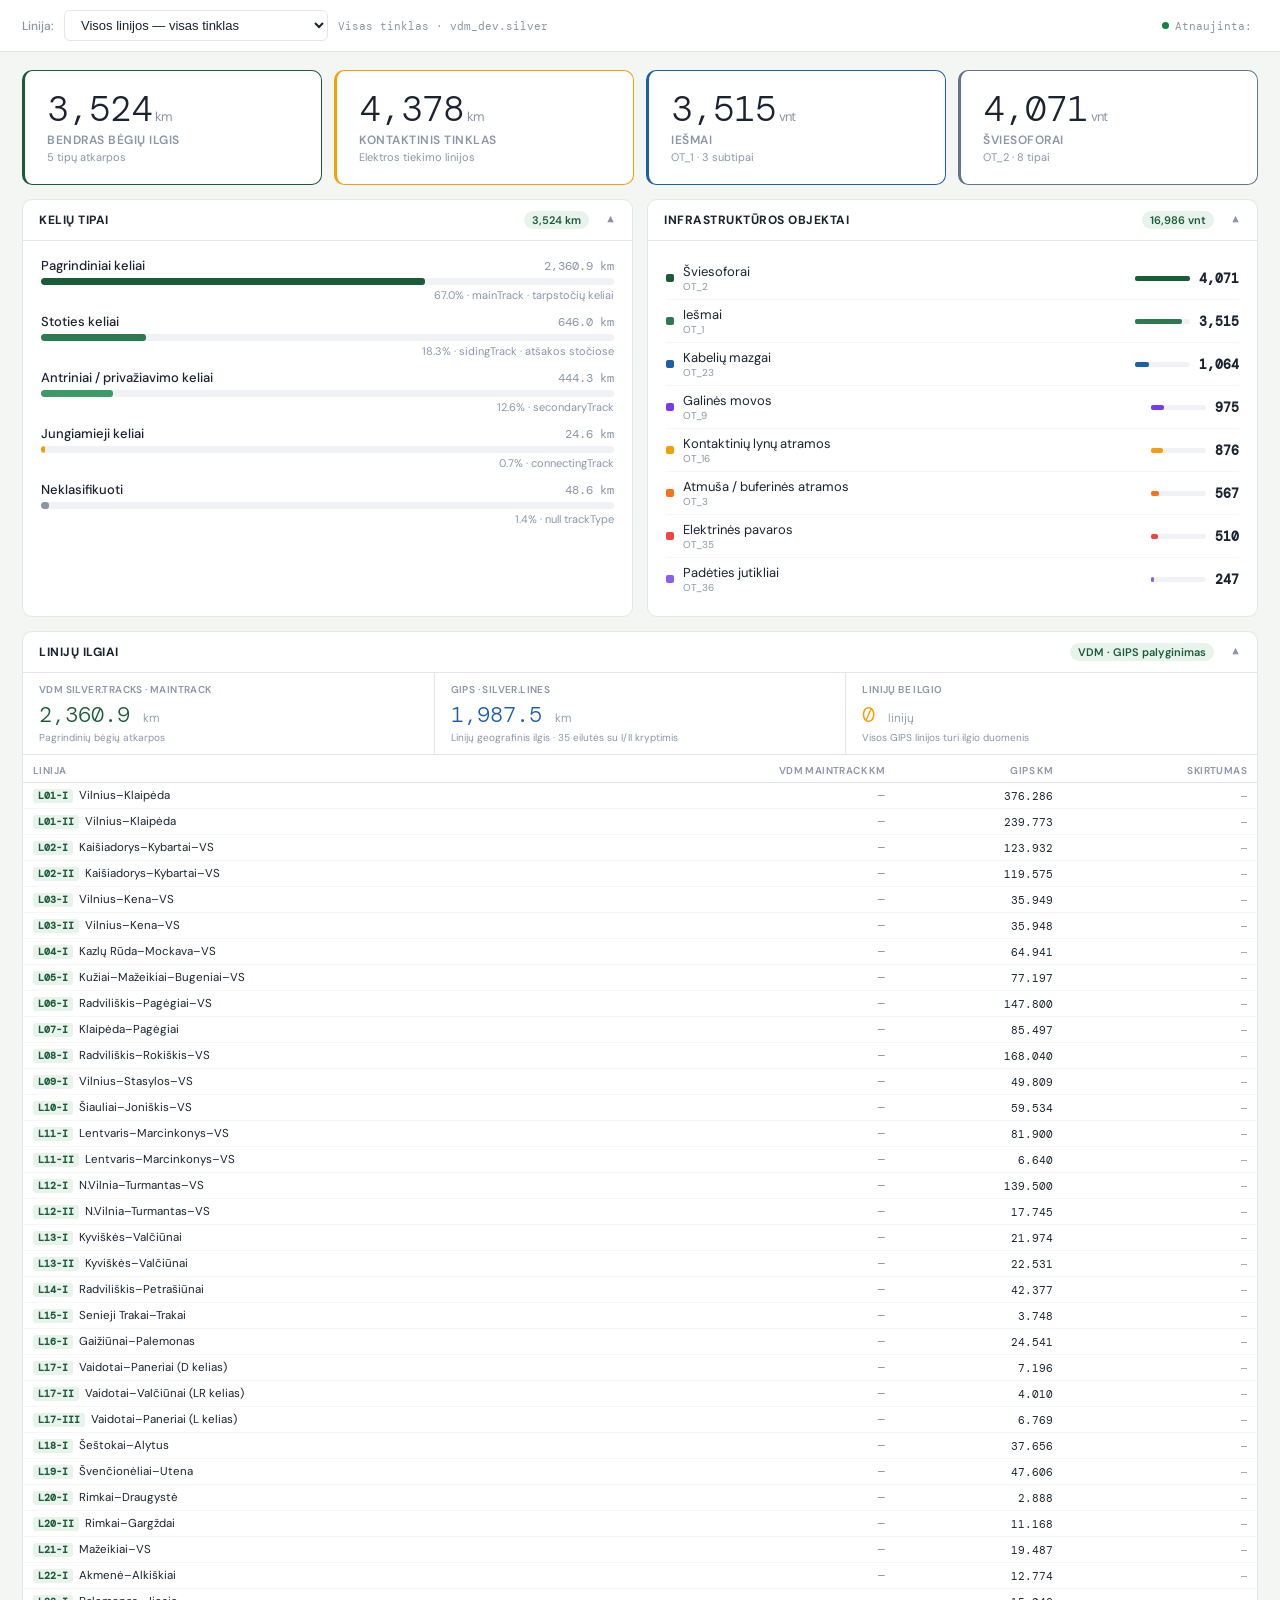
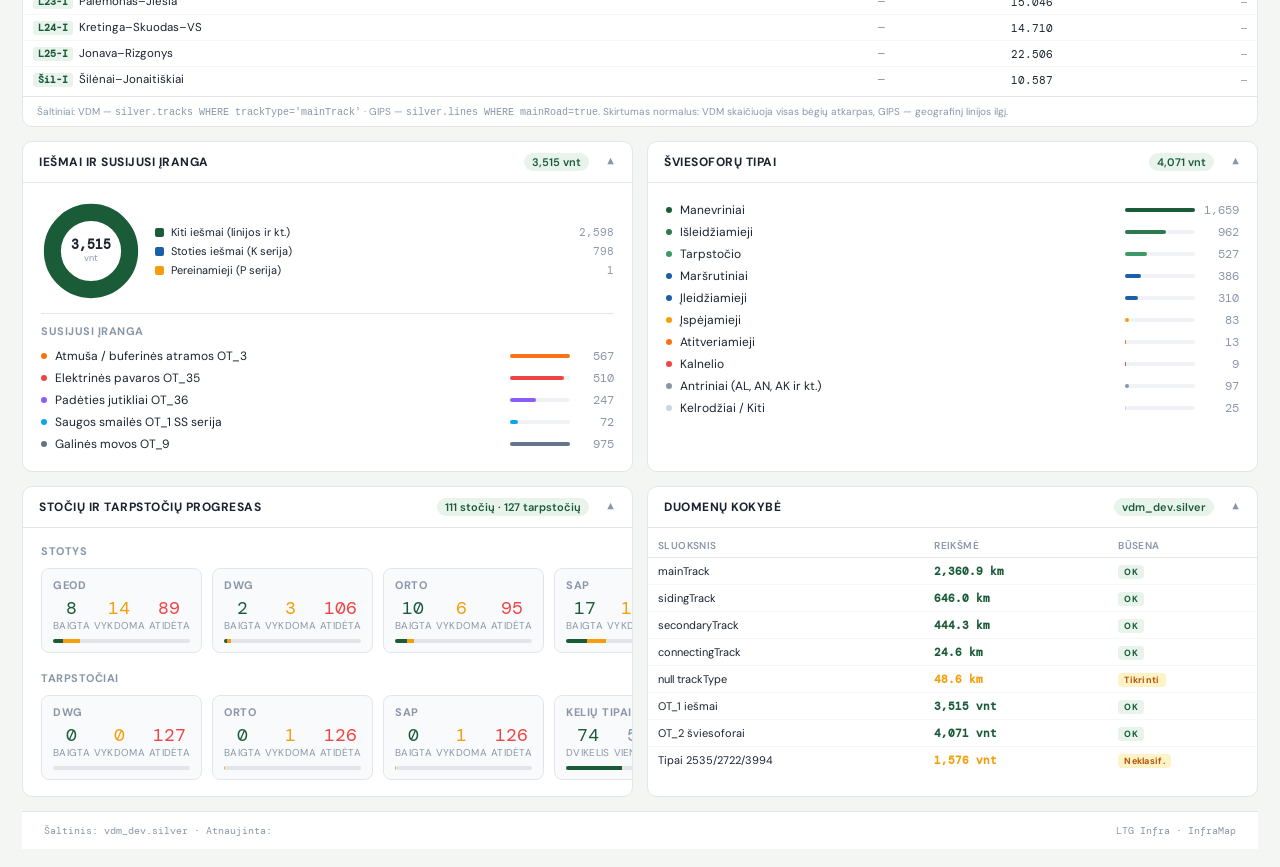
==== index.html @ 28be5524 "Add files via upload" ====
<!DOCTYPE html>
<html lang="lt">
<head>
<meta charset="UTF-8">
<meta name="viewport" content="width=device-width, initial-scale=1.0">
<title>VDM Statistika</title>
<link href="https://fonts.googleapis.com/css2?family=DM+Mono:wght@300;400;500&family=DM+Sans:wght@300;400;500;600&display=swap" rel="stylesheet">
<style>
:root{
  --green:#1a5c38;--green-light:#2d7a50;--green-pale:#e8f3ec;
  --amber:#f59e0b;--red:#ef4444;--blue:#1a5fa8;
  --bg:#f4f6f4;--surface:white;--border:#e2e6ea;
  --text:#1a2330;--muted:#8a96a8;--subtle:#f9fafb;
}
*{box-sizing:border-box;margin:0;padding:0}
body{font-family:'DM Sans',sans-serif;background:var(--bg);color:var(--text);min-height:100vh}

.page-hdr{background:var(--green);padding:16px 24px;display:flex;align-items:center;justify-content:space-between}
.page-hdr-left{display:flex;align-items:center;gap:12px}
.logo{font-family:'DM Mono',monospace;font-size:11px;font-weight:500;color:white;background:rgba(255,255,255,.15);border:1px solid rgba(255,255,255,.25);padding:3px 9px;border-radius:3px;letter-spacing:.5px}
.page-title{font-size:15px;font-weight:600;color:white}
.page-meta{font-size:10px;color:rgba(255,255,255,.55);font-family:'DM Mono',monospace;margin-top:2px}
.filter-wrap{display:flex;align-items:center;gap:8px}
.filter-label{font-size:11px;color:rgba(255,255,255,.6)}
.filter-select{font-size:12px;padding:5px 10px;border:1px solid rgba(255,255,255,.2);border-radius:6px;background:rgba(255,255,255,.1);color:white;outline:none;cursor:pointer}
.filter-select option{background:#1a5c38}

.main{padding:18px 22px;display:grid;gap:14px}

/* KPI */
.kpi-row{display:grid;grid-template-columns:repeat(4,1fr);gap:12px}
.kpi-card{background:var(--surface);border-radius:10px;border:0.5px solid var(--border);padding:20px 22px;border-left:3px solid;transition:transform .15s,box-shadow .15s}
.kpi-card:hover{transform:translateY(-2px);box-shadow:0 6px 20px rgba(0,0,0,.06)}
.kpi-val{font-family:'DM Mono',monospace;font-size:36px;font-weight:300;line-height:1;letter-spacing:-1px}
.kpi-val span{font-size:13px;font-weight:400;color:var(--muted);margin-left:3px;font-family:'DM Sans',sans-serif}
.kpi-lbl{font-size:12px;font-weight:600;color:var(--muted);text-transform:uppercase;letter-spacing:.5px;margin-top:5px}
.kpi-sub{font-size:11px;color:var(--muted);margin-top:2px}

.section-grid{display:grid;grid-template-columns:1fr 1fr;gap:14px}
.section-grid-3{display:grid;grid-template-columns:1fr 1fr 1fr;gap:14px}

/* CARD */
.card{background:var(--surface);border-radius:10px;border:0.5px solid var(--border);overflow:hidden}
.card-hdr{padding:11px 16px;border-bottom:0.5px solid var(--border);display:flex;align-items:center;justify-content:space-between;cursor:pointer;user-select:none}
.card-hdr:hover{background:var(--subtle)}
.card-title{font-size:12px;font-weight:700;color:var(--text);text-transform:uppercase;letter-spacing:.5px}
.card-badge{font-size:11px;font-weight:600;padding:2px 8px;border-radius:10px;background:var(--green-pale);color:var(--green)}
.card-toggle{font-size:11px;color:var(--muted);transition:transform .2s;margin-left:8px}
.card-toggle.open{transform:rotate(180deg)}
.card-body{padding:16px 18px}
.collapsible{overflow:hidden;transition:max-height .3s ease,opacity .3s ease;max-height:2000px;opacity:1}
.collapsible.collapsed{max-height:0;opacity:0}

/* TRACK BARS */
.track-item{margin-bottom:11px}
.track-item:last-child{margin-bottom:0}
.track-top{display:flex;justify-content:space-between;align-items:baseline;margin-bottom:4px}
.track-name{font-size:13px;font-weight:500}
.track-km{font-family:'DM Mono',monospace;font-size:12px;color:var(--muted)}
.track-bar-bg{height:7px;background:#f0f2f5;border-radius:3px;overflow:hidden}
.track-bar{height:100%;border-radius:3px;transition:width 1s cubic-bezier(.4,0,.2,1)}
.track-pct{font-size:11px;color:var(--muted);margin-top:3px;text-align:right}

/* OBJ ROWS */
.obj-row{display:flex;align-items:center;gap:9px;padding:6px 0;border-bottom:0.5px solid #f5f6f7}
.obj-row:last-child{border-bottom:none}
.obj-dot{width:8px;height:8px;border-radius:2px;flex-shrink:0}
.obj-name{flex:1;font-size:13px}
.obj-sub{font-size:10px;color:var(--muted)}
.obj-count{font-family:'DM Mono',monospace;font-size:13px;font-weight:600}
.obj-bar-wrap{width:55px}
.obj-bar-bg{height:5px;background:#f0f2f5;border-radius:2px}
.obj-bar{height:100%;border-radius:2px;transition:width 1s .2s cubic-bezier(.4,0,.2,1)}

/* SUB ROWS */
.sub-section{margin-top:10px;padding-top:10px;border-top:0.5px solid var(--border)}
.sub-section-title{font-size:11px;font-weight:700;color:var(--muted);text-transform:uppercase;letter-spacing:.5px;margin-bottom:7px}
.sub-row{display:flex;align-items:center;gap:8px;padding:3px 0}
.sub-dot{width:6px;height:6px;border-radius:50%;flex-shrink:0}
.sub-name{flex:1;font-size:12px}
.sub-count{font-family:'DM Mono',monospace;font-size:12px;color:var(--muted);min-width:36px;text-align:right}
.sub-bar-bg{width:60px;height:4px;background:#f0f2f5;border-radius:2px}
.sub-bar{height:100%;border-radius:2px;transition:width 1s .4s cubic-bezier(.4,0,.2,1)}

/* CAT GRID */
.cat-grid{display:grid;grid-template-columns:1fr 1fr;gap:8px}
.cat-item{background:var(--subtle);border-radius:8px;padding:9px 11px;border:0.5px solid var(--border)}
.cat-name{font-size:11px;font-weight:700;color:var(--muted);text-transform:uppercase;letter-spacing:.5px;margin-bottom:7px}
.cat-stats{display:flex;gap:4px;margin-bottom:7px}
.cat-stat{flex:1;text-align:center}
.cat-stat-val{font-family:'DM Mono',monospace;font-size:18px;font-weight:400;line-height:1}
.cat-stat-lbl{font-size:10px;color:var(--muted);text-transform:uppercase;letter-spacing:.3px;margin-top:2px}
.cat-bar-wrap{height:4px;background:#e2e6ea;border-radius:3px;overflow:hidden;display:flex}
.cat-bar-done{height:100%;background:var(--green);transition:width 1s .4s}
.cat-bar-wip{height:100%;background:var(--amber);transition:width 1s .5s}

/* PIE */
.pie-wrap{display:flex;align-items:center;gap:14px;padding:2px 0}
.pie-legend{display:flex;flex-direction:column;gap:5px;flex:1}
.pie-leg-row{display:flex;align-items:center;gap:7px;font-size:11px}
.pie-leg-dot{width:9px;height:9px;border-radius:2px;flex-shrink:0}
.pie-leg-name{flex:1}
.pie-leg-val{font-family:'DM Mono',monospace;font-size:11px;color:var(--muted)}

/* DQ */
.dq-table{width:100%;border-collapse:collapse}
.dq-table th{font-size:10px;font-weight:600;color:var(--muted);text-transform:uppercase;letter-spacing:.4px;padding:5px 10px;border-bottom:1px solid var(--border);text-align:left}
.dq-table td{padding:6px 10px;border-bottom:0.5px solid #f5f6f7;font-size:11px}
.dq-table tr:last-child td{border-bottom:none}
.dq-ok{color:var(--green);font-weight:600;font-family:'DM Mono',monospace}
.dq-warn{color:var(--amber);font-weight:600;font-family:'DM Mono',monospace}
.dq-label{font-size:9px;font-weight:700;padding:1px 6px;border-radius:4px;letter-spacing:.3px}
.dq-label.ok{background:var(--green-pale);color:var(--green)}
.dq-label.warn{background:#fef3c7;color:#b45309}

/* LINIJŲ PALYGINIMAS */
.lines-table{width:100%;border-collapse:collapse;font-size:11.5px}
.lines-table th{font-size:10px;font-weight:600;color:var(--muted);text-transform:uppercase;letter-spacing:.4px;padding:5px 10px;border-bottom:1px solid var(--border);text-align:left}
.lines-table th.r{text-align:right}
.lines-table td{padding:5px 10px;border-bottom:0.5px solid #f5f6f7;vertical-align:middle}
.lines-table tr:last-child td{border-bottom:none}
.lines-table tr:hover td{background:var(--subtle)}
.lines-table td.r{text-align:right;font-family:'DM Mono',monospace;font-size:11px}
.lines-table td.muted{color:var(--muted)}
.l-code{display:inline-block;background:var(--green-pale);color:var(--green);font-family:'DM Mono',monospace;font-size:9.5px;font-weight:600;padding:1px 5px;border-radius:3px;margin-right:6px;min-width:36px;text-align:center}
.diff-ok{color:var(--green);font-weight:600;font-family:'DM Mono',monospace;font-size:11px}
.diff-null{color:var(--muted);font-size:10px}
.diff-warn{color:var(--amber);font-weight:600;font-family:'DM Mono',monospace;font-size:11px}

.footer{padding:12px 22px;border-top:0.5px solid var(--border);display:flex;justify-content:space-between;align-items:center;background:var(--surface)}
.footer-txt{font-size:10px;color:var(--muted);font-family:'DM Mono',monospace}

@keyframes fadeUp{from{opacity:0;transform:translateY(10px)}to{opacity:1;transform:translateY(0)}}
.kpi-card{animation:fadeUp .35s ease both}
.kpi-card:nth-child(1){animation-delay:.04s}
.kpi-card:nth-child(2){animation-delay:.08s}
.kpi-card:nth-child(3){animation-delay:.12s}
.kpi-card:nth-child(4){animation-delay:.16s}
.card{animation:fadeUp .4s ease both;animation-delay:.2s}
</style>
</head>
<body>

<div style="background:white;border-bottom:1px solid #e2e6ea;padding:10px 22px;display:flex;align-items:center;gap:10px;flex-shrink:0">
  <span style="font-size:12px;color:#8a96a8;font-weight:500">Linija:</span>
  <select id="lineFilter" onchange="applyFilter()" style="font-size:13px;padding:6px 12px;border:1px solid #e2e6ea;border-radius:6px;background:white;color:#1a2330;outline:none;cursor:pointer">
    <option value="ALL">Visos linijos — visas tinklas</option>
    <option value="L01">L01 · Vilnius–Klaipėda</option>
    <option value="L02">L02 · Kaišiadorys–Kybartai–V.S.</option>
    <option value="L03">L03 · Vilnius–Kena–V.S.</option>
    <option value="L04">L04 · Kazlų Rūda–Mockava–V.S.</option>
    <option value="L05">L05 · Kužiai–Mažeikiai–Bugeniai–V.S.</option>
    <option value="L06">L06 · Radviliškis–Pagėgiai–V.S.</option>
    <option value="L07">L07 · Klaipėda–Pagėgiai</option>
    <option value="L08">L08 · Radviliškis–Rokiškis–V.S.</option>
    <option value="L09">L09 · Vilnius–Stasylos–V.S.</option>
    <option value="L10">L10 · Šiauliai–Joniškis–V.S.</option>
    <option value="L11">L11 · Lentvaris–Marcinkonys–V.S.</option>
    <option value="L12">L12 · Naujoji Vilnia–Turmantas–V.S.</option>
    <option value="L13">L13 · Kyviškės–Valčiūnai</option>
    <option value="L14">L14 · Radviliškis–Petrašiūnai</option>
    <option value="L15">L15 · Senieji Trakai–Trakai</option>
    <option value="L16">L16 · Gaižiūnai–Palemonas</option>
    <option value="L17">L17 · Paneriai–Valčiūnai</option>
    <option value="L18">L18 · Šeštokai–Alytus</option>
    <option value="L19">L19 · Švenčionėliai–Utena</option>
    <option value="L20">L20 · Rimkai–Draugystė</option>
    <option value="L21">L21 · Mažeikiai–V.S.</option>
    <option value="L22">L22 · Akmenė–Alkiškiai</option>
    <option value="L23">L23 · Palemonas–Rokai–Jiesia</option>
    <option value="L24">L24 · Kretinga–Skuodas–V.S.</option>
    <option value="L25">L25 · Jonava–Rizgonys</option>
  </select>
  <span style="font-size:11px;color:#8a96a8;font-family:'DM Mono',monospace" id="pagesub">Visas tinklas · vdm_dev.silver</span>
  <span style="margin-left:auto;display:flex;align-items:center;gap:6px;font-size:11px;color:#8a96a8;font-family:'DM Mono',monospace">
    <span style="width:7px;height:7px;border-radius:50%;background:#15803d;display:inline-block"></span>
    Atnaujinta: <span id="update-date"></span>
  </span>
</div>
<div class="main">

  <!-- KPI ROW -->
  <div class="kpi-row">
    <div class="kpi-card" style="border-color:var(--green)">
      <div class="kpi-val" id="kpi-km">3,524<span>km</span></div>
      <div class="kpi-lbl">Bendras bėgių ilgis</div>
      <div class="kpi-sub">5 tipų atkarpos</div>
    </div>
    <div class="kpi-card" style="border-color:var(--amber)">
      <div class="kpi-val" id="kpi-atk">4,378<span>km</span></div>
      <div class="kpi-lbl">Kontaktinis tinklas</div>
      <div class="kpi-sub">Elektros tiekimo linijos</div>
    </div>
    <div class="kpi-card" style="border-color:var(--blue)">
      <div class="kpi-val" id="kpi-sw">3,515<span>vnt</span></div>
      <div class="kpi-lbl">Iešmai</div>
      <div class="kpi-sub">OT_1 · 3 subtipai</div>
    </div>
    <div class="kpi-card" style="border-color:#64748b">
      <div class="kpi-val" id="kpi-sig">4,071<span>vnt</span></div>
      <div class="kpi-lbl">Šviesoforai</div>
      <div class="kpi-sub">OT_2 · 8 tipai</div>
    </div>
  </div>

  <!-- ROW 2 -->
  <div class="section-grid">

    <!-- KELIAI -->
    <div class="card">
      <div class="card-hdr" onclick="toggle('tracks')">
        <span class="card-title">Kelių tipai</span>
        <div style="display:flex;align-items:center;gap:8px">
          <span class="card-badge" id="card-badge-km">3,524 km</span>
          <span class="card-toggle open" id="toggle-tracks">▼</span>
        </div>
      </div>
      <div class="collapsible" id="tracks">
        <div class="card-body">
          <div class="track-item">
            <div class="track-top"><span class="track-name">Pagrindiniai keliai</span><span class="track-km">2,360.9 km</span></div>
            <div class="track-bar-bg"><div class="track-bar" style="width:67%;background:var(--green)"></div></div>
            <div class="track-pct">67.0% · mainTrack · tarpstočių keliai</div>
          </div>
          <div class="track-item">
            <div class="track-top"><span class="track-name">Stoties keliai</span><span class="track-km">646.0 km</span></div>
            <div class="track-bar-bg"><div class="track-bar" style="width:18.3%;background:#2d7a50"></div></div>
            <div class="track-pct">18.3% · sidingTrack · atšakos stočiose</div>
          </div>
          <div class="track-item">
            <div class="track-top"><span class="track-name">Antriniai / privažiavimo keliai</span><span class="track-km">444.3 km</span></div>
            <div class="track-bar-bg"><div class="track-bar" style="width:12.6%;background:#3d9966"></div></div>
            <div class="track-pct">12.6% · secondaryTrack</div>
          </div>
          <div class="track-item">
            <div class="track-top"><span class="track-name">Jungiamieji keliai</span><span class="track-km">24.6 km</span></div>
            <div class="track-bar-bg"><div class="track-bar" style="width:0.7%;background:var(--amber)"></div></div>
            <div class="track-pct">0.7% · connectingTrack</div>
          </div>
          <div class="track-item">
            <div class="track-top"><span class="track-name">Neklasifikuoti</span><span class="track-km">48.6 km</span></div>
            <div class="track-bar-bg"><div class="track-bar" style="width:1.4%;background:var(--muted)"></div></div>
            <div class="track-pct">1.4% · null trackType</div>
          </div>
        </div>
      </div>
    </div>

    <!-- OBJEKTAI -->
    <div class="card">
      <div class="card-hdr" onclick="toggle('objects')">
        <span class="card-title">Infrastruktūros objektai</span>
        <div style="display:flex;align-items:center;gap:8px">
          <span class="card-badge">16,986 vnt</span>
          <span class="card-toggle open" id="toggle-objects">▼</span>
        </div>
      </div>
      <div class="collapsible" id="objects">
        <div class="card-body">
          <div class="obj-row">
            <div class="obj-dot" style="background:var(--green)"></div>
            <div style="flex:1"><div class="obj-name">Šviesoforai</div><div class="obj-sub">OT_2</div></div>
            <div class="obj-bar-wrap"><div class="obj-bar-bg"><div class="obj-bar" style="width:100%;background:var(--green)"></div></div></div>
            <div class="obj-count">4,071</div>
          </div>
          <div class="obj-row">
            <div class="obj-dot" style="background:#2d7a50"></div>
            <div style="flex:1"><div class="obj-name">Iešmai</div><div class="obj-sub">OT_1</div></div>
            <div class="obj-bar-wrap"><div class="obj-bar-bg"><div class="obj-bar" style="width:86%;background:#2d7a50"></div></div></div>
            <div class="obj-count">3,515</div>
          </div>
          <div class="obj-row">
            <div class="obj-dot" style="background:var(--blue)"></div>
            <div style="flex:1"><div class="obj-name">Kabelių mazgai</div><div class="obj-sub">OT_23</div></div>
            <div class="obj-bar-wrap"><div class="obj-bar-bg"><div class="obj-bar" style="width:26%;background:var(--blue)"></div></div></div>
            <div class="obj-count">1,064</div>
          </div>
          <div class="obj-row">
            <div class="obj-dot" style="background:#7c3aed"></div>
            <div style="flex:1"><div class="obj-name">Galinės movos</div><div class="obj-sub">OT_9</div></div>
            <div class="obj-bar-wrap"><div class="obj-bar-bg"><div class="obj-bar" style="width:24%;background:#7c3aed"></div></div></div>
            <div class="obj-count">975</div>
          </div>
          <div class="obj-row">
            <div class="obj-dot" style="background:var(--amber)"></div>
            <div style="flex:1"><div class="obj-name">Kontaktinių lynų atramos</div><div class="obj-sub">OT_16</div></div>
            <div class="obj-bar-wrap"><div class="obj-bar-bg"><div class="obj-bar" style="width:22%;background:var(--amber)"></div></div></div>
            <div class="obj-count">876</div>
          </div>
          <div class="obj-row">
            <div class="obj-dot" style="background:#f97316"></div>
            <div style="flex:1"><div class="obj-name">Atmuša / buferinės atramos</div><div class="obj-sub">OT_3</div></div>
            <div class="obj-bar-wrap"><div class="obj-bar-bg"><div class="obj-bar" style="width:14%;background:#f97316"></div></div></div>
            <div class="obj-count">567</div>
          </div>
          <div class="obj-row">
            <div class="obj-dot" style="background:#ef4444"></div>
            <div style="flex:1"><div class="obj-name">Elektrinės pavaros</div><div class="obj-sub">OT_35</div></div>
            <div class="obj-bar-wrap"><div class="obj-bar-bg"><div class="obj-bar" style="width:13%;background:#ef4444"></div></div></div>
            <div class="obj-count">510</div>
          </div>
          <div class="obj-row">
            <div class="obj-dot" style="background:#8b5cf6"></div>
            <div style="flex:1"><div class="obj-name">Padėties jutikliai</div><div class="obj-sub">OT_36</div></div>
            <div class="obj-bar-wrap"><div class="obj-bar-bg"><div class="obj-bar" style="width:6%;background:#8b5cf6"></div></div></div>
            <div class="obj-count">247</div>
          </div>
        </div>
      </div>
    </div>
  </div>

  <!-- LINIJŲ ILGIAI -->
  <div class="card">
    <div class="card-hdr" onclick="toggle('lines-comp')">
      <span class="card-title">Linijų ilgiai</span>
      <div style="display:flex;align-items:center;gap:8px">
        <span class="card-badge">VDM · GIPS palyginimas</span>
        <span class="card-toggle open" id="toggle-lines-comp">▼</span>
      </div>
    </div>
    <div class="collapsible" id="lines-comp">
      <div class="card-body" style="padding:0">
        <div style="display:flex;gap:0;border-bottom:0.5px solid var(--border)">
          <div style="flex:1;padding:10px 16px;border-right:0.5px solid var(--border)">
            <div style="font-size:10px;font-weight:600;color:var(--muted);text-transform:uppercase;letter-spacing:.4px;margin-bottom:4px">VDM silver.tracks · mainTrack</div>
            <div style="font-family:'DM Mono',monospace;font-size:22px;font-weight:300;color:var(--green)">2,360.9 <span style="font-size:12px;color:var(--muted);font-family:'DM Sans',sans-serif">km</span></div>
            <div style="font-size:10px;color:var(--muted);margin-top:2px">Pagrindinių bėgių atkarpos</div>
          </div>
          <div style="flex:1;padding:10px 16px;border-right:0.5px solid var(--border)">
            <div style="font-size:10px;font-weight:600;color:var(--muted);text-transform:uppercase;letter-spacing:.4px;margin-bottom:4px">GIPS · silver.lines</div>
            <div style="font-family:'DM Mono',monospace;font-size:22px;font-weight:300;color:var(--blue)">1,987.5 <span style="font-size:12px;color:var(--muted);font-family:'DM Sans',sans-serif">km</span></div>
            <div style="font-size:10px;color:var(--muted);margin-top:2px">Linijų geografinis ilgis · 35 eilutės su I/II kryptimis</div>
          </div>
          <div style="flex:1;padding:10px 16px">
            <div style="font-size:10px;font-weight:600;color:var(--muted);text-transform:uppercase;letter-spacing:.4px;margin-bottom:4px">Linijų be ilgio</div>
            <div style="font-family:'DM Mono',monospace;font-size:22px;font-weight:300;color:var(--amber)">0 <span style="font-size:12px;color:var(--muted);font-family:'DM Sans',sans-serif">linijų</span></div>
            <div style="font-size:10px;color:var(--muted);margin-top:2px">Visos GIPS linijos turi ilgio duomenis</div>
          </div>
        </div>
        <div style="padding:4px 0;overflow-x:auto">
          <table class="lines-table">
            <thead>
              <tr>
                <th>Linija</th>
                <th class="r">VDM mainTrack km</th>
                <th class="r">GIPS km</th>
                <th class="r">Skirtumas</th>
              </tr>
            </thead>
            <tbody id="lines-tbody">
            </tbody>
          </table>
        </div>
        <div style="padding:8px 14px;font-size:10px;color:var(--muted);border-top:0.5px solid var(--border)">
          Šaltiniai: VDM — <code>silver.tracks WHERE trackType='mainTrack'</code> · GIPS — <code>silver.lines WHERE mainRoad=true</code>. Skirtumas normalus: VDM skaičiuoja visas bėgių atkarpas, GIPS — geografinį linijos ilgį.
        </div>
      </div>
    </div>
  </div>

  <!-- ROW 3 -->
  <div class="section-grid">

    <!-- IEŠMAI -->
    <div class="card">
      <div class="card-hdr" onclick="toggle('switches')">
        <span class="card-title">Iešmai ir susijusi įranga</span>
        <div style="display:flex;align-items:center;gap:8px">
          <span class="card-badge">3,515 vnt</span>
          <span class="card-toggle open" id="toggle-switches">▼</span>
        </div>
      </div>
      <div class="collapsible" id="switches">
        <div class="card-body">
          <div class="pie-wrap">
            <svg width="100" height="100" viewBox="0 0 88 88">
              <circle cx="44" cy="44" r="34" fill="none" stroke="#f0f2f5" stroke-width="14"/>
              <circle cx="44" cy="44" r="34" fill="none" stroke="var(--green)" stroke-width="15"
                stroke-dasharray="261 152" stroke-dashoffset="0" transform="rotate(-90 44 44)"/>
              <circle cx="44" cy="44" r="34" fill="none" stroke="var(--blue)" stroke-width="15"
                stroke-dasharray="80 333" stroke-dashoffset="-261" transform="rotate(-90 44 44)"/>
              <circle cx="44" cy="44" r="34" fill="none" stroke="var(--amber)" stroke-width="15"
                stroke-dasharray="1 412" stroke-dashoffset="-341" transform="rotate(-90 44 44)"/>
              <text x="44" y="42" text-anchor="middle" font-size="11" font-weight="600" fill="var(--text)" font-family="DM Mono">3,515</text>
              <text x="44" y="53" text-anchor="middle" font-size="8" fill="var(--muted)" font-family="DM Sans">vnt</text>
            </svg>
            <div class="pie-legend">
              <div class="pie-leg-row"><div class="pie-leg-dot" style="background:var(--green)"></div><span class="pie-leg-name">Kiti iešmai (linijos ir kt.)</span><span class="pie-leg-val">2,598</span></div>
              <div class="pie-leg-row"><div class="pie-leg-dot" style="background:var(--blue)"></div><span class="pie-leg-name">Stoties iešmai (K serija)</span><span class="pie-leg-val">798</span></div>
              <div class="pie-leg-row"><div class="pie-leg-dot" style="background:var(--amber)"></div><span class="pie-leg-name">Pereinamieji (P serija)</span><span class="pie-leg-val">1</span></div>
            </div>
          </div>
          <div class="sub-section">
            <div class="sub-section-title">Susijusi įranga</div>
            <div class="sub-row"><div class="sub-dot" style="background:#f97316"></div><span class="sub-name">Atmuša / buferinės atramos OT_3</span><div class="sub-bar-bg"><div class="sub-bar" style="width:100%;background:#f97316"></div></div><span class="sub-count">567</span></div>
            <div class="sub-row"><div class="sub-dot" style="background:#ef4444"></div><span class="sub-name">Elektrinės pavaros OT_35</span><div class="sub-bar-bg"><div class="sub-bar" style="width:90%;background:#ef4444"></div></div><span class="sub-count">510</span></div>
            <div class="sub-row"><div class="sub-dot" style="background:#8b5cf6"></div><span class="sub-name">Padėties jutikliai OT_36</span><div class="sub-bar-bg"><div class="sub-bar" style="width:44%;background:#8b5cf6"></div></div><span class="sub-count">247</span></div>
            <div class="sub-row"><div class="sub-dot" style="background:#0ea5e9"></div><span class="sub-name">Saugos smailės OT_1 SS serija</span><div class="sub-bar-bg"><div class="sub-bar" style="width:13%;background:#0ea5e9"></div></div><span class="sub-count">72</span></div>
            <div class="sub-row"><div class="sub-dot" style="background:#64748b"></div><span class="sub-name">Galinės movos OT_9</span><div class="sub-bar-bg"><div class="sub-bar" style="width:100%;background:#64748b"></div></div><span class="sub-count">975</span></div>
          </div>
        </div>
      </div>
    </div>

    <!-- ŠVIESOFORAI -->
    <div class="card">
      <div class="card-hdr" onclick="toggle('signals')">
        <span class="card-title">Šviesoforų tipai</span>
        <div style="display:flex;align-items:center;gap:8px">
          <span class="card-badge">4,071 vnt</span>
          <span class="card-toggle open" id="toggle-signals">▼</span>
        </div>
      </div>
      <div class="collapsible" id="signals">
        <div class="card-body">
          <div class="sub-row"><div class="sub-dot" style="background:var(--green)"></div><span class="sub-name">Manevriniai</span><div class="sub-bar-bg" style="width:70px"><div class="sub-bar" style="width:100%;background:var(--green)"></div></div><span class="sub-count">1,659</span></div>
          <div class="sub-row"><div class="sub-dot" style="background:#2d7a50"></div><span class="sub-name">Išleidžiamieji</span><div class="sub-bar-bg" style="width:70px"><div class="sub-bar" style="width:58%;background:#2d7a50"></div></div><span class="sub-count">962</span></div>
          <div class="sub-row"><div class="sub-dot" style="background:#3d9966"></div><span class="sub-name">Tarpstočio</span><div class="sub-bar-bg" style="width:70px"><div class="sub-bar" style="width:32%;background:#3d9966"></div></div><span class="sub-count">527</span></div>
          <div class="sub-row"><div class="sub-dot" style="background:var(--blue)"></div><span class="sub-name">Maršrutiniai</span><div class="sub-bar-bg" style="width:70px"><div class="sub-bar" style="width:23%;background:var(--blue)"></div></div><span class="sub-count">386</span></div>
          <div class="sub-row"><div class="sub-dot" style="background:#1a5fa8"></div><span class="sub-name">Įleidžiamieji</span><div class="sub-bar-bg" style="width:70px"><div class="sub-bar" style="width:19%;background:#1a5fa8"></div></div><span class="sub-count">310</span></div>
          <div class="sub-row"><div class="sub-dot" style="background:var(--amber)"></div><span class="sub-name">Įspėjamieji</span><div class="sub-bar-bg" style="width:70px"><div class="sub-bar" style="width:5%;background:var(--amber)"></div></div><span class="sub-count">83</span></div>
          <div class="sub-row"><div class="sub-dot" style="background:#f97316"></div><span class="sub-name">Atitveriamieji</span><div class="sub-bar-bg" style="width:70px"><div class="sub-bar" style="width:1%;background:#f97316"></div></div><span class="sub-count">13</span></div>
          <div class="sub-row"><div class="sub-dot" style="background:#ef4444"></div><span class="sub-name">Kalnelio</span><div class="sub-bar-bg" style="width:70px"><div class="sub-bar" style="width:1%;background:#ef4444"></div></div><span class="sub-count">9</span></div>
          <div class="sub-row"><div class="sub-dot" style="background:var(--muted)"></div><span class="sub-name">Antriniai (AL, AN, AK ir kt.)</span><div class="sub-bar-bg" style="width:70px"><div class="sub-bar" style="width:6%;background:var(--muted)"></div></div><span class="sub-count">97</span></div>
          <div class="sub-row"><div class="sub-dot" style="background:#cbd5e1"></div><span class="sub-name">Kelrodžiai / Kiti</span><div class="sub-bar-bg" style="width:70px"><div class="sub-bar" style="width:2%;background:#cbd5e1"></div></div><span class="sub-count">25</span></div>
        </div>
      </div>
    </div>
  </div>

  <!-- ROW 4: SKAITMENIZACIJA + DQ -->
  <div class="section-grid">

    <!-- SKAITMENIZACIJA -->
    <div class="card">
      <div class="card-hdr" onclick="toggle('digitization')">
        <span class="card-title">Stočių ir tarpstočių progresas</span>
        <div style="display:flex;align-items:center;gap:8px">
          <span class="card-badge">111 stočių · 127 tarpstočių</span>
          <span class="card-toggle open" id="toggle-digitization">▼</span>
        </div>
      </div>
      <div class="collapsible" id="digitization">
        <div class="card-body">

          <div class="sub-section-title" style="margin-bottom:10px">Stotys</div>
          <div style="display:grid;grid-template-columns:repeat(4,1fr);gap:10px;margin-bottom:18px">

            <div class="cat-item">
              <div class="cat-name">GEOD</div>
              <div class="cat-stats">
                <div class="cat-stat"><div class="cat-stat-val" style="color:var(--green)">8</div><div class="cat-stat-lbl">Baigta</div></div>
                <div class="cat-stat"><div class="cat-stat-val" style="color:var(--amber)">14</div><div class="cat-stat-lbl">Vykdoma</div></div>
                <div class="cat-stat"><div class="cat-stat-val" style="color:var(--red)">89</div><div class="cat-stat-lbl">Atidėta</div></div>
              </div>
              <div class="cat-bar-wrap"><div class="cat-bar-done" style="width:7%"></div><div class="cat-bar-wip" style="width:13%"></div></div>
            </div>

            <div class="cat-item">
              <div class="cat-name">DWG</div>
              <div class="cat-stats">
                <div class="cat-stat"><div class="cat-stat-val" style="color:var(--green)">2</div><div class="cat-stat-lbl">Baigta</div></div>
                <div class="cat-stat"><div class="cat-stat-val" style="color:var(--amber)">3</div><div class="cat-stat-lbl">Vykdoma</div></div>
                <div class="cat-stat"><div class="cat-stat-val" style="color:var(--red)">106</div><div class="cat-stat-lbl">Atidėta</div></div>
              </div>
              <div class="cat-bar-wrap"><div class="cat-bar-done" style="width:2%"></div><div class="cat-bar-wip" style="width:3%"></div></div>
            </div>

            <div class="cat-item">
              <div class="cat-name">ORTO</div>
              <div class="cat-stats">
                <div class="cat-stat"><div class="cat-stat-val" style="color:var(--green)">10</div><div class="cat-stat-lbl">Baigta</div></div>
                <div class="cat-stat"><div class="cat-stat-val" style="color:var(--amber)">6</div><div class="cat-stat-lbl">Vykdoma</div></div>
                <div class="cat-stat"><div class="cat-stat-val" style="color:var(--red)">95</div><div class="cat-stat-lbl">Atidėta</div></div>
              </div>
              <div class="cat-bar-wrap"><div class="cat-bar-done" style="width:9%"></div><div class="cat-bar-wip" style="width:5%"></div></div>
            </div>

            <div class="cat-item">
              <div class="cat-name">SAP</div>
              <div class="cat-stats">
                <div class="cat-stat"><div class="cat-stat-val" style="color:var(--green)">17</div><div class="cat-stat-lbl">Baigta</div></div>
                <div class="cat-stat"><div class="cat-stat-val" style="color:var(--amber)">16</div><div class="cat-stat-lbl">Vykdoma</div></div>
                <div class="cat-stat"><div class="cat-stat-val" style="color:var(--red)">78</div><div class="cat-stat-lbl">Atidėta</div></div>
              </div>
              <div class="cat-bar-wrap"><div class="cat-bar-done" style="width:15%"></div><div class="cat-bar-wip" style="width:14%"></div></div>
            </div>

          </div>

          <div class="sub-section-title" style="margin-bottom:10px">Tarpstočiai</div>
          <div style="display:grid;grid-template-columns:repeat(4,1fr);gap:10px">

            <div class="cat-item">
              <div class="cat-name">DWG</div>
              <div class="cat-stats">
                <div class="cat-stat"><div class="cat-stat-val" style="color:var(--green)">0</div><div class="cat-stat-lbl">Baigta</div></div>
                <div class="cat-stat"><div class="cat-stat-val" style="color:var(--amber)">0</div><div class="cat-stat-lbl">Vykdoma</div></div>
                <div class="cat-stat"><div class="cat-stat-val" style="color:var(--red)">127</div><div class="cat-stat-lbl">Atidėta</div></div>
              </div>
              <div class="cat-bar-wrap"><div class="cat-bar-done" style="width:0%"></div><div class="cat-bar-wip" style="width:0%"></div></div>
            </div>

            <div class="cat-item">
              <div class="cat-name">ORTO</div>
              <div class="cat-stats">
                <div class="cat-stat"><div class="cat-stat-val" style="color:var(--green)">0</div><div class="cat-stat-lbl">Baigta</div></div>
                <div class="cat-stat"><div class="cat-stat-val" style="color:var(--amber)">1</div><div class="cat-stat-lbl">Vykdoma</div></div>
                <div class="cat-stat"><div class="cat-stat-val" style="color:var(--red)">126</div><div class="cat-stat-lbl">Atidėta</div></div>
              </div>
              <div class="cat-bar-wrap"><div class="cat-bar-done" style="width:0%"></div><div class="cat-bar-wip" style="width:1%"></div></div>
            </div>

            <div class="cat-item">
              <div class="cat-name">SAP</div>
              <div class="cat-stats">
                <div class="cat-stat"><div class="cat-stat-val" style="color:var(--green)">0</div><div class="cat-stat-lbl">Baigta</div></div>
                <div class="cat-stat"><div class="cat-stat-val" style="color:var(--amber)">1</div><div class="cat-stat-lbl">Vykdoma</div></div>
                <div class="cat-stat"><div class="cat-stat-val" style="color:var(--red)">126</div><div class="cat-stat-lbl">Atidėta</div></div>
              </div>
              <div class="cat-bar-wrap"><div class="cat-bar-done" style="width:0%"></div><div class="cat-bar-wip" style="width:1%"></div></div>
            </div>

            <div class="cat-item">
              <div class="cat-name">Kelių tipai</div>
              <div class="cat-stats">
                <div class="cat-stat"><div class="cat-stat-val" style="color:var(--green)">74</div><div class="cat-stat-lbl">Dvikelis</div></div>
                <div class="cat-stat"><div class="cat-stat-val" style="color:var(--muted)">53</div><div class="cat-stat-lbl">Vienkelis</div></div>
              </div>
              <div class="cat-bar-wrap"><div class="cat-bar-done" style="width:58%"></div><div class="cat-bar-wip" style="width:42%;background:#e2e6ea"></div></div>
            </div>

          </div>
        </div>
      </div>
    </div>

    <!-- DQ -->
    <div class="card">
      <div class="card-hdr" onclick="toggle('dq')">
        <span class="card-title">Duomenų kokybė</span>
        <div style="display:flex;align-items:center;gap:8px">
          <span class="card-badge">vdm_dev.silver</span>
          <span class="card-toggle open" id="toggle-dq">▼</span>
        </div>
      </div>
      <div class="collapsible" id="dq">
        <div class="card-body" style="padding:6px 0">
          <table class="dq-table">
            <thead><tr><th>Sluoksnis</th><th>Reikšmė</th><th>Būsena</th></tr></thead>
            <tbody>
              <tr><td>mainTrack</td><td class="dq-ok">2,360.9 km</td><td><span class="dq-label ok">OK</span></td></tr>
              <tr><td>sidingTrack</td><td class="dq-ok">646.0 km</td><td><span class="dq-label ok">OK</span></td></tr>
              <tr><td>secondaryTrack</td><td class="dq-ok">444.3 km</td><td><span class="dq-label ok">OK</span></td></tr>
              <tr><td>connectingTrack</td><td class="dq-ok">24.6 km</td><td><span class="dq-label ok">OK</span></td></tr>
              <tr><td>null trackType</td><td class="dq-warn">48.6 km</td><td><span class="dq-label warn">Tikrinti</span></td></tr>
              <tr><td>OT_1 iešmai</td><td class="dq-ok">3,515 vnt</td><td><span class="dq-label ok">OK</span></td></tr>
              <tr><td>OT_2 šviesoforai</td><td class="dq-ok">4,071 vnt</td><td><span class="dq-label ok">OK</span></td></tr>
              <tr><td>Tipai 2535/2722/3994</td><td class="dq-warn">1,576 vnt</td><td><span class="dq-label warn">Neklasif.</span></td></tr>
            </tbody>
          </table>
        </div>
      </div>
    </div>

  </div>

<div class="footer">
  <div class="footer-txt">Šaltinis: vdm_dev.silver · Atnaujinta: <span id="footer-date"></span></div>
  <div class="footer-txt">LTG Infra · InfraMap</div>
</div>

<script>
const LINE_DATA = {
  ALL:{main:2360.9,siding:646.0,secondary:444.3,connecting:24.6,unknown:48.6,total:3524.4},
  L01:{main:646.5,siding:260.0,secondary:166.7,connecting:11.5,unknown:28.9,total:1113.6},
  L02:{main:300.2,siding:85.0,secondary:38.6,connecting:2.0,unknown:8.4,total:434.2},
  L03:{main:79.5,siding:18.1,secondary:27.1,connecting:1.1,unknown:0,total:125.8},
  L04:{main:140.5,siding:15.9,secondary:14.6,connecting:0.3,unknown:1.3,total:172.6},
  L05:{main:91.9,siding:25.2,secondary:29.1,connecting:1.5,unknown:6.2,total:153.9},
  L06:{main:152.7,siding:11.5,secondary:18.2,connecting:0.3,unknown:0,total:182.7},
  L07:{main:83.4,siding:19.0,secondary:11.9,connecting:0.7,unknown:0,total:115.0},
  L08:{main:161.5,siding:39.0,secondary:17.4,connecting:0.6,unknown:0,total:218.5},
  L09:{main:53.7,siding:10.8,secondary:10.1,connecting:0.2,unknown:0,total:74.8},
  L10:{main:55.6,siding:10.4,secondary:9.8,connecting:0.1,unknown:0,total:75.9},
  L11:{main:101.0,siding:13.7,secondary:15.8,connecting:0.3,unknown:0.2,total:131.0},
  L12:{main:153.4,siding:29.8,secondary:16.9,connecting:1.0,unknown:0,total:201.1},
  L13:{main:39.3,siding:0,secondary:0,connecting:0,unknown:0,total:39.3},
  L14:{main:39.9,siding:3.0,secondary:8.4,connecting:0.4,unknown:0,total:51.7},
  L15:{main:3.2,siding:0,secondary:0,connecting:0,unknown:0,total:3.2},
  L16:{main:23.5,siding:0.9,secondary:2.0,connecting:0.2,unknown:0,total:26.6},
  L17:{main:24.8,siding:35.9,secondary:20.2,connecting:2.8,unknown:3.5,total:87.2},
  L18:{main:38.0,siding:9.3,secondary:0,connecting:0.1,unknown:0,total:47.4},
  L19:{main:46.8,siding:17.7,secondary:0,connecting:0.1,unknown:0,total:64.6},
  L20:{main:5.6,siding:28.0,secondary:33.7,connecting:1.2,unknown:0,total:68.5},
  L21:{main:18.9,siding:0,secondary:0,connecting:0,unknown:0,total:18.9},
  L22:{main:11.8,siding:6.7,secondary:0,connecting:0,unknown:0,total:18.5},
  L23:{main:15.7,siding:0,secondary:1.2,connecting:0,unknown:0,total:16.9},
  L24:{main:51.3,siding:3.2,secondary:1.8,connecting:0,unknown:0,total:56.3},
  L25:{main:22.3,siding:2.8,secondary:0.9,connecting:0,unknown:0,total:26.0}
};

const LINE_NAMES = {ALL:'Visos linijos',L01:'Vilnius–Klaipėda',L02:'Kaišiadorys–Kybartai–V.S.',L03:'Vilnius–Kena–V.S.',L04:'Kazlų Rūda–Mockava–V.S.',L05:'Kužiai–Mažeikiai–Bugeniai–V.S.',L06:'Radviliškis–Pagėgiai–V.S.',L07:'Klaipėda–Pagėgiai',L08:'Radviliškis–Rokiškis–V.S.',L09:'Vilnius–Stasylos–V.S.',L10:'Šiauliai–Joniškis–V.S.',L11:'Lentvaris–Marcinkonys–V.S.',L12:'Naujoji Vilnia–Turmantas–V.S.',L13:'Kyviškės–Valčiūnai',L14:'Radviliškis–Petrašiūnai',L15:'Senieji Trakai–Trakai',L16:'Gaižiūnai–Palemonas',L17:'Paneriai–Valčiūnai',L18:'Šeštokai–Alytus',L19:'Švenčionėliai–Utena',L20:'Rimkai–Draugystė',L21:'Mažeikiai–V.S.',L22:'Akmenė–Alkiškiai',L23:'Palemonas–Rokai–Jiesia',L24:'Kretinga–Skuodas–V.S.',L25:'Jonava–Rizgonys'};

// Objektai pagal linija is Databricks: silver.relations JOIN silver.tracks JOIN silver.objects
const OBJ_BY_LINE = {
  ALL:{Switch:3515,Signal:415},
  L01:{Switch:1436,Signal:135},
  L02:{Switch:404,Signal:43},
  L03:{Switch:171,Signal:18},
  L04:{Switch:88,Signal:11},
  L05:{Switch:158,Signal:17},
  L06:{Switch:76,Signal:14},
  L07:{Switch:79,Signal:12},
  L08:{Switch:144,Signal:15},
  L09:{Switch:77,Signal:14},
  L10:{Switch:61,Signal:7},
  L11:{Switch:71,Signal:14},
  L12:{Switch:110,Signal:15},
  L13:{Switch:0,Signal:4},
  L14:{Switch:26,Signal:1},
  L15:{Switch:0,Signal:2},
  L16:{Switch:8,Signal:4},
  L17:{Switch:156,Signal:15},
  L18:{Switch:22,Signal:0},
  L19:{Switch:25,Signal:0},
  L20:{Switch:141,Signal:4},
  L21:{Switch:0,Signal:1},
  L22:{Switch:13,Signal:2},
  L23:{Switch:2,Signal:4},
  L24:{Switch:15,Signal:0},
  L25:{Switch:10,Signal:0}
};

function applyFilter(){
  const v=document.getElementById('lineFilter').value;
  const d=LINE_DATA[v]||LINE_DATA.ALL;
  const obj=OBJ_BY_LINE[v]||OBJ_BY_LINE.ALL;
  const total=d.total;
  document.getElementById('pagesub').textContent=
    v==='ALL'?'Visas tinklas · vdm_dev.silver':`Linija ${v} · ${LINE_NAMES[v]||v} · vdm_dev.silver`;
  document.getElementById('kpi-km').innerHTML=fmt(total)+'<span>km</span>';

  // Keliu tipai
  const tracks=[
    {km:d.main,color:'var(--green)',label:'Pagrindiniai keliai',code:'mainTrack · tarpstočių keliai'},
    {km:d.siding,color:'#2d7a50',label:'Stoties keliai',code:'sidingTrack · atšakos stočiose'},
    {km:d.secondary,color:'#3d9966',label:'Antriniai / privažiavimo keliai',code:'secondaryTrack'},
    {km:d.connecting,color:'var(--amber)',label:'Jungiamieji keliai',code:'connectingTrack'},
    {km:d.unknown,color:'var(--muted)',label:'Neklasifikuoti',code:'null trackType'},
  ];
  const html=tracks.map(t=>{
    const pct=total>0?Math.round(t.km/total*1000)/10:0;
    return `<div class="track-item">
      <div class="track-top"><span class="track-name">${t.label}</span><span class="track-km">${t.km.toFixed(1)} km</span></div>
      <div class="track-bar-bg"><div class="track-bar" style="width:${pct}%;background:${t.color}"></div></div>
      <div class="track-pct">${pct}% · ${t.code}</div></div>`;
  }).join('');
  document.getElementById('tracks').querySelector('.card-body').innerHTML=html;
  document.getElementById('card-badge-km').textContent=fmt(total)+' km';

  // Iesmai (Switch)
  const switchEl=document.getElementById('kpi-sw');
  if(switchEl) switchEl.innerHTML=obj.Switch.toLocaleString('lt-LT')+'<span>vnt</span>';

  // Sviesoforai (Signal)
  const signalEl=document.getElementById('kpi-sig');
  if(signalEl) signalEl.innerHTML=obj.Signal.toLocaleString('lt-LT')+'<span>vnt</span>';
}

function fmt(n){return n.toLocaleString('lt-LT',{minimumFractionDigits:0,maximumFractionDigits:1});}

function toggle(id){
  const el=document.getElementById(id);
  const btn=document.getElementById('toggle-'+id);
  if(!el||!btn) return;
  const collapsed=el.classList.toggle('collapsed');
  btn.classList.toggle('open',!collapsed);
}

// GIPS duomenys su I/II kryptimis iš screenshot
// null = duomenų nėra, undefined = negalėjome perskaityti iš screenshot
const LINES_GIPS_DETAIL = [
  {code:'L01-I',  name:'Vilnius–Klaipėda',              gips:376.286},
  {code:'L01-II', name:'Vilnius–Klaipėda',              gips:239.773},
  {code:'L02-I',  name:'Kaišiadorys–Kybartai–VS',       gips:123.932},
  {code:'L02-II', name:'Kaišiadorys–Kybartai–VS',       gips:119.575},
  {code:'L03-I',  name:'Vilnius–Kena–VS',               gips:35.949},
  {code:'L03-II', name:'Vilnius–Kena–VS',               gips:35.948},
  {code:'L04-I',  name:'Kazlų Rūda–Mockava–VS',         gips:64.941},
  {code:'L05-I',  name:'Kužiai–Mažeikiai–Bugeniai–VS',  gips:77.197},
  {code:'L06-I',  name:'Radviliškis–Pagėgiai–VS',       gips:147.800},
  {code:'L07-I',  name:'Klaipėda–Pagėgiai',             gips:85.497},
  {code:'L08-I',  name:'Radviliškis–Rokiškis–VS',       gips:168.040},
  {code:'L09-I',  name:'Vilnius–Stasylos–VS',           gips:49.809},
  {code:'L10-I',  name:'Šiauliai–Joniškis–VS',          gips:59.534},
  {code:'L11-I',  name:'Lentvaris–Marcinkonys–VS',      gips:81.900},
  {code:'L11-II', name:'Lentvaris–Marcinkonys–VS',      gips:6.640},
  {code:'L12-I',  name:'N.Vilnia–Turmantas–VS',         gips:139.500},
  {code:'L12-II', name:'N.Vilnia–Turmantas–VS',         gips:17.745},
  {code:'L13-I',  name:'Kyviškės–Valčiūnai',            gips:21.974},
  {code:'L13-II', name:'Kyviškės–Valčiūnai',            gips:22.531},
  {code:'L14-I',  name:'Radviliškis–Petrašiūnai',       gips:42.377},
  {code:'L15-I',  name:'Senieji Trakai–Trakai',         gips:3.748},
  {code:'L16-I',  name:'Gaižiūnai–Palemonas',           gips:24.541},
  {code:'L17-I',  name:'Vaidotai–Paneriai (D kelias)',  gips:7.196},
  {code:'L17-II', name:'Vaidotai–Valčiūnai (LR kelias)',gips:4.010},
  {code:'L17-III',name:'Vaidotai–Paneriai (L kelias)',  gips:6.769},
  {code:'L18-I',  name:'Šeštokai–Alytus',               gips:37.656},
  {code:'L19-I',  name:'Švenčionėliai–Utena',           gips:47.606},
  {code:'L20-I',  name:'Rimkai–Draugystė',              gips:2.888},
  {code:'L20-II', name:'Rimkai–Gargždai',               gips:11.168},
  {code:'L21-I',  name:'Mažeikiai–VS',                  gips:19.487},
  {code:'L22-I',  name:'Akmenė–Alkiškiai',              gips:12.774},
  {code:'L23-I',  name:'Palemonas–Jiesia',              gips:15.046},
  {code:'L24-I',  name:'Kretinga–Skuodas–VS',           gips:14.710},
  {code:'L25-I',  name:'Jonava–Rizgonys',               gips:22.506},
  {code:'Šil-I',  name:'Šilėnai–Jonaitiškiai',          gips:10.587},
];

function buildLinesTable(){
  const tbody = document.getElementById('lines-tbody');
  if(!tbody) return;
  let html = '';
  LINES_GIPS_DETAIL.forEach(l => {
    const gips = l.gips;
    const gipsStr = gips != null ? gips.toFixed(3) : '—';
    const unknownMark = gips == null ? ' class="muted"' : '';
    html += `<tr>
      <td><span class="l-code">${l.code}</span>${l.name}</td>
      <td class="r muted">—</td>
      <td class="r"${unknownMark}>${gipsStr}</td>
      <td class="r"><span class="diff-null">—</span></td>
    </tr>`;
  });
  tbody.innerHTML = html;
}

buildLinesTable();


document.getElementById('footer-date').textContent=_d;
document.getElementById('update-date').textContent=_d;
</script>
</body>
</html>
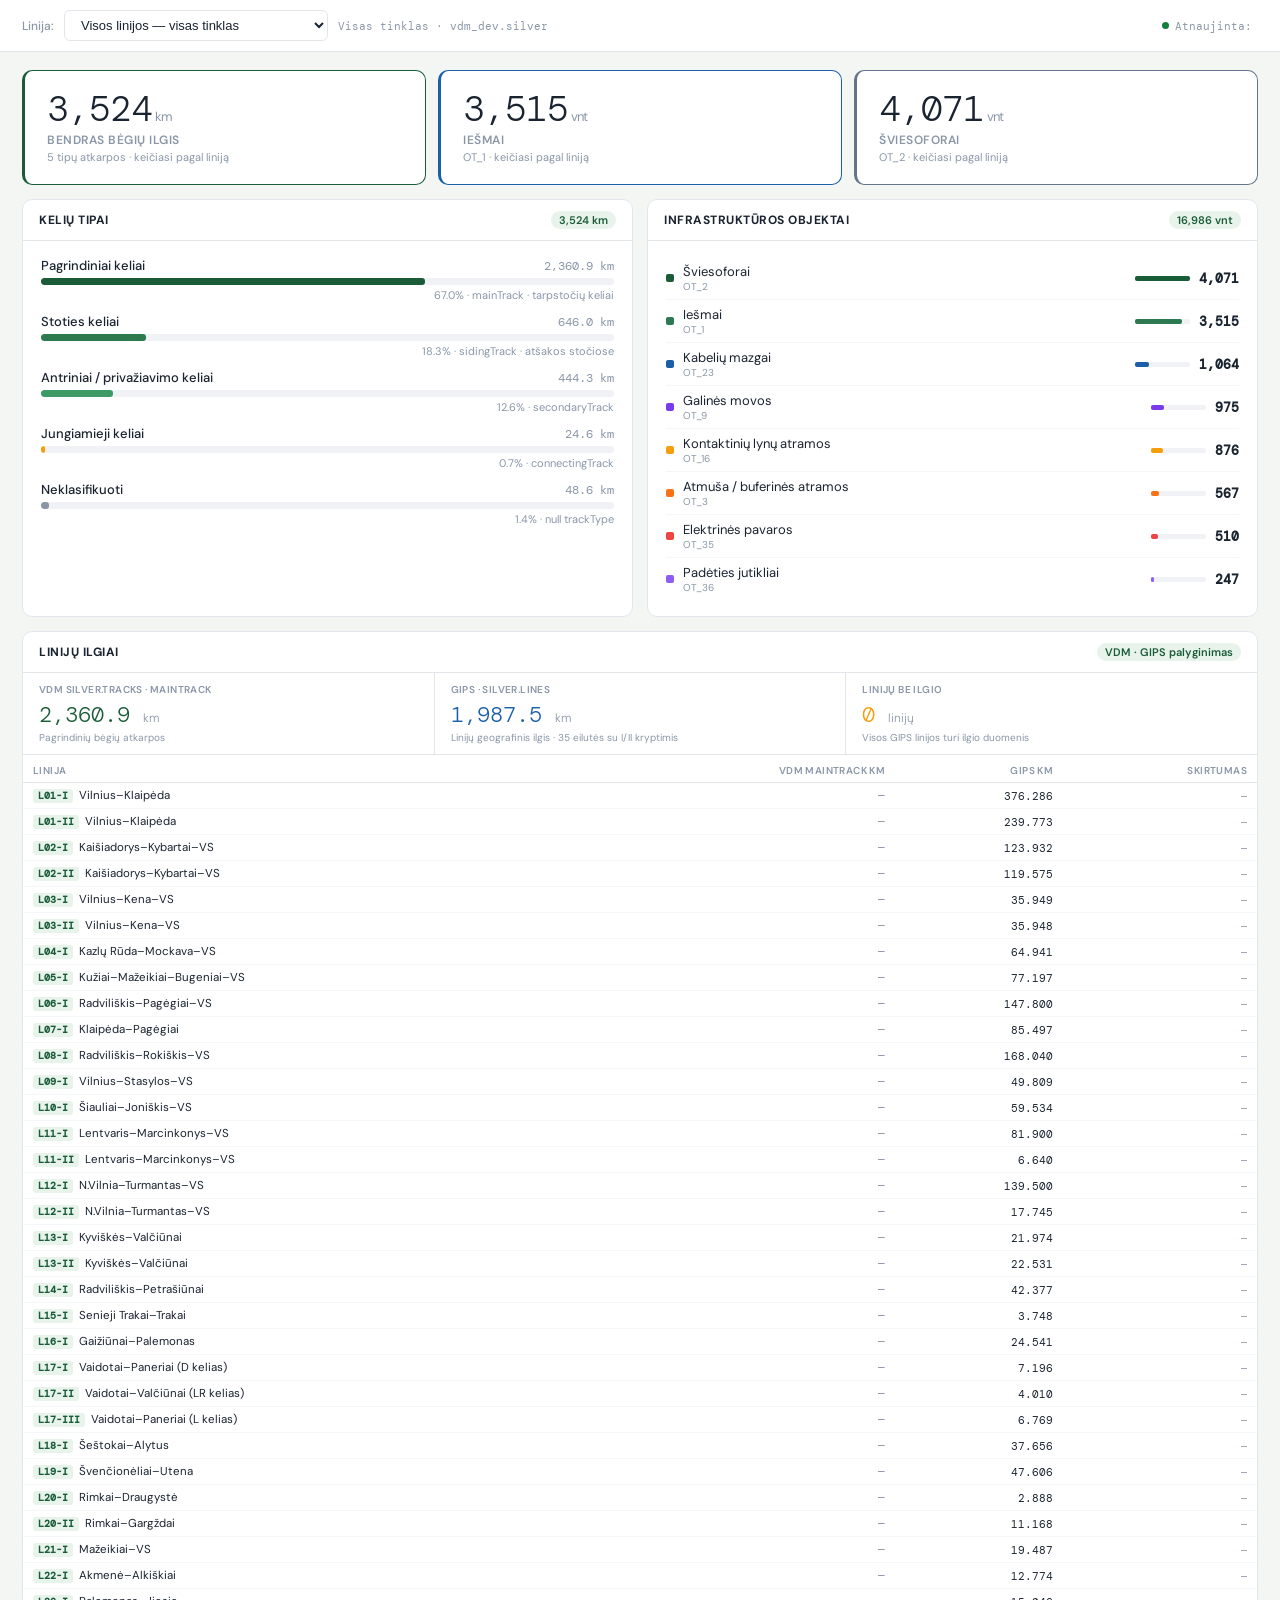
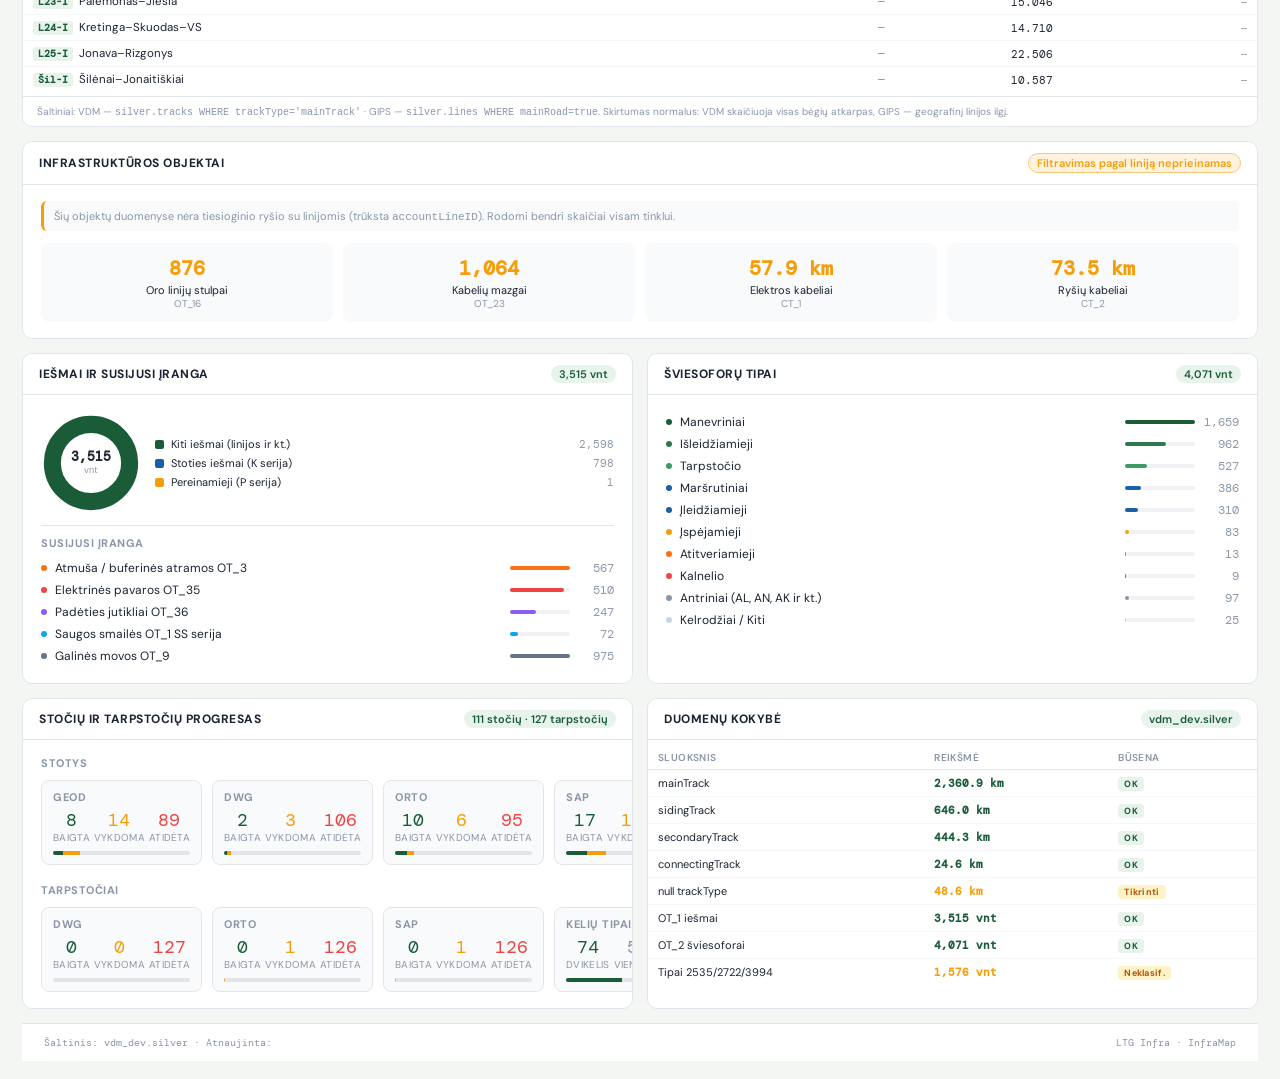
==== commit ecea1af0: "Add files via upload" ====
--- a/index.html
+++ b/index.html
@@ -180,26 +180,21 @@
 <div class="main">
 
   <!-- KPI ROW -->
-  <div class="kpi-row">
+  <div class="kpi-row" style="grid-template-columns:repeat(3,1fr)">
     <div class="kpi-card" style="border-color:var(--green)">
       <div class="kpi-val" id="kpi-km">3,524<span>km</span></div>
       <div class="kpi-lbl">Bendras bėgių ilgis</div>
-      <div class="kpi-sub">5 tipų atkarpos</div>
-    </div>
-    <div class="kpi-card" style="border-color:var(--amber)">
-      <div class="kpi-val" id="kpi-atk">4,378<span>km</span></div>
-      <div class="kpi-lbl">Kontaktinis tinklas</div>
-      <div class="kpi-sub">Elektros tiekimo linijos</div>
+      <div class="kpi-sub">5 tipų atkarpos · keičiasi pagal liniją</div>
     </div>
     <div class="kpi-card" style="border-color:var(--blue)">
       <div class="kpi-val" id="kpi-sw">3,515<span>vnt</span></div>
       <div class="kpi-lbl">Iešmai</div>
-      <div class="kpi-sub">OT_1 · 3 subtipai</div>
+      <div class="kpi-sub">OT_1 · keičiasi pagal liniją</div>
     </div>
     <div class="kpi-card" style="border-color:#64748b">
       <div class="kpi-val" id="kpi-sig">4,071<span>vnt</span></div>
       <div class="kpi-lbl">Šviesoforai</div>
-      <div class="kpi-sub">OT_2 · 8 tipai</div>
+      <div class="kpi-sub">OT_2 · keičiasi pagal liniją</div>
     </div>
   </div>
 
@@ -208,11 +203,11 @@
 
     <!-- KELIAI -->
     <div class="card">
-      <div class="card-hdr" onclick="toggle('tracks')">
+      <div class="card-hdr" >
         <span class="card-title">Kelių tipai</span>
         <div style="display:flex;align-items:center;gap:8px">
           <span class="card-badge" id="card-badge-km">3,524 km</span>
-          <span class="card-toggle open" id="toggle-tracks">▼</span>
+          
         </div>
       </div>
       <div class="collapsible" id="tracks">
@@ -248,11 +243,11 @@
 
     <!-- OBJEKTAI -->
     <div class="card">
-      <div class="card-hdr" onclick="toggle('objects')">
+      <div class="card-hdr" >
         <span class="card-title">Infrastruktūros objektai</span>
         <div style="display:flex;align-items:center;gap:8px">
           <span class="card-badge">16,986 vnt</span>
-          <span class="card-toggle open" id="toggle-objects">▼</span>
+          
         </div>
       </div>
       <div class="collapsible" id="objects">
@@ -312,11 +307,11 @@
 
   <!-- LINIJŲ ILGIAI -->
   <div class="card">
-    <div class="card-hdr" onclick="toggle('lines-comp')">
+    <div class="card-hdr" >
       <span class="card-title">Linijų ilgiai</span>
       <div style="display:flex;align-items:center;gap:8px">
         <span class="card-badge">VDM · GIPS palyginimas</span>
-        <span class="card-toggle open" id="toggle-lines-comp">▼</span>
+        
       </div>
     </div>
     <div class="collapsible" id="lines-comp">
@@ -359,16 +354,51 @@
     </div>
   </div>
 
+  <!-- INFRASTRUKTŪROS OBJEKTAI -->
+  <div class="card">
+    <div class="card-hdr">
+      <span class="card-title">Infrastruktūros objektai</span>
+      <span class="card-badge" style="background:#fff3e0;color:var(--amber);border:0.5px solid #f6c87a">Filtravimas pagal liniją neprieinamas</span>
+    </div>
+    <div class="card-body">
+      <div style="font-size:11px;color:var(--muted);margin-bottom:12px;padding:8px 10px;background:#f9fafb;border-radius:6px;border-left:3px solid var(--amber)">
+        Šių objektų duomenyse nėra tiesioginio ryšio su linijomis (trūksta <code>accountLineID</code>). Rodomi bendri skaičiai visam tinklui.
+      </div>
+      <div style="display:grid;grid-template-columns:repeat(4,1fr);gap:10px">
+        <div style="padding:12px;background:var(--subtle);border-radius:8px;text-align:center">
+          <div style="font-family:'DM Mono',monospace;font-size:20px;font-weight:600;color:var(--amber)">876</div>
+          <div style="font-size:11px;color:var(--text);margin-top:2px">Oro linijų stulpai</div>
+          <div style="font-size:10px;color:var(--muted)">OT_16</div>
+        </div>
+        <div style="padding:12px;background:var(--subtle);border-radius:8px;text-align:center">
+          <div style="font-family:'DM Mono',monospace;font-size:20px;font-weight:600;color:var(--amber)">1,064</div>
+          <div style="font-size:11px;color:var(--text);margin-top:2px">Kabelių mazgai</div>
+          <div style="font-size:10px;color:var(--muted)">OT_23</div>
+        </div>
+        <div style="padding:12px;background:var(--subtle);border-radius:8px;text-align:center">
+          <div style="font-family:'DM Mono',monospace;font-size:20px;font-weight:600;color:var(--amber)">57.9 km</div>
+          <div style="font-size:11px;color:var(--text);margin-top:2px">Elektros kabeliai</div>
+          <div style="font-size:10px;color:var(--muted)">CT_1</div>
+        </div>
+        <div style="padding:12px;background:var(--subtle);border-radius:8px;text-align:center">
+          <div style="font-family:'DM Mono',monospace;font-size:20px;font-weight:600;color:var(--amber)">73.5 km</div>
+          <div style="font-size:11px;color:var(--text);margin-top:2px">Ryšių kabeliai</div>
+          <div style="font-size:10px;color:var(--muted)">CT_2</div>
+        </div>
+      </div>
+    </div>
+  </div>
+
   <!-- ROW 3 -->
   <div class="section-grid">
 
     <!-- IEŠMAI -->
     <div class="card">
-      <div class="card-hdr" onclick="toggle('switches')">
+      <div class="card-hdr" >
         <span class="card-title">Iešmai ir susijusi įranga</span>
         <div style="display:flex;align-items:center;gap:8px">
           <span class="card-badge">3,515 vnt</span>
-          <span class="card-toggle open" id="toggle-switches">▼</span>
+          
         </div>
       </div>
       <div class="collapsible" id="switches">
@@ -405,11 +435,11 @@
 
     <!-- ŠVIESOFORAI -->
     <div class="card">
-      <div class="card-hdr" onclick="toggle('signals')">
+      <div class="card-hdr" >
         <span class="card-title">Šviesoforų tipai</span>
         <div style="display:flex;align-items:center;gap:8px">
           <span class="card-badge">4,071 vnt</span>
-          <span class="card-toggle open" id="toggle-signals">▼</span>
+          
         </div>
       </div>
       <div class="collapsible" id="signals">
@@ -434,11 +464,11 @@
 
     <!-- SKAITMENIZACIJA -->
     <div class="card">
-      <div class="card-hdr" onclick="toggle('digitization')">
+      <div class="card-hdr" >
         <span class="card-title">Stočių ir tarpstočių progresas</span>
         <div style="display:flex;align-items:center;gap:8px">
           <span class="card-badge">111 stočių · 127 tarpstočių</span>
-          <span class="card-toggle open" id="toggle-digitization">▼</span>
+          
         </div>
       </div>
       <div class="collapsible" id="digitization">
@@ -538,11 +568,11 @@
 
     <!-- DQ -->
     <div class="card">
-      <div class="card-hdr" onclick="toggle('dq')">
+      <div class="card-hdr" >
         <span class="card-title">Duomenų kokybė</span>
         <div style="display:flex;align-items:center;gap:8px">
           <span class="card-badge">vdm_dev.silver</span>
-          <span class="card-toggle open" id="toggle-dq">▼</span>
+          
         </div>
       </div>
       <div class="collapsible" id="dq">
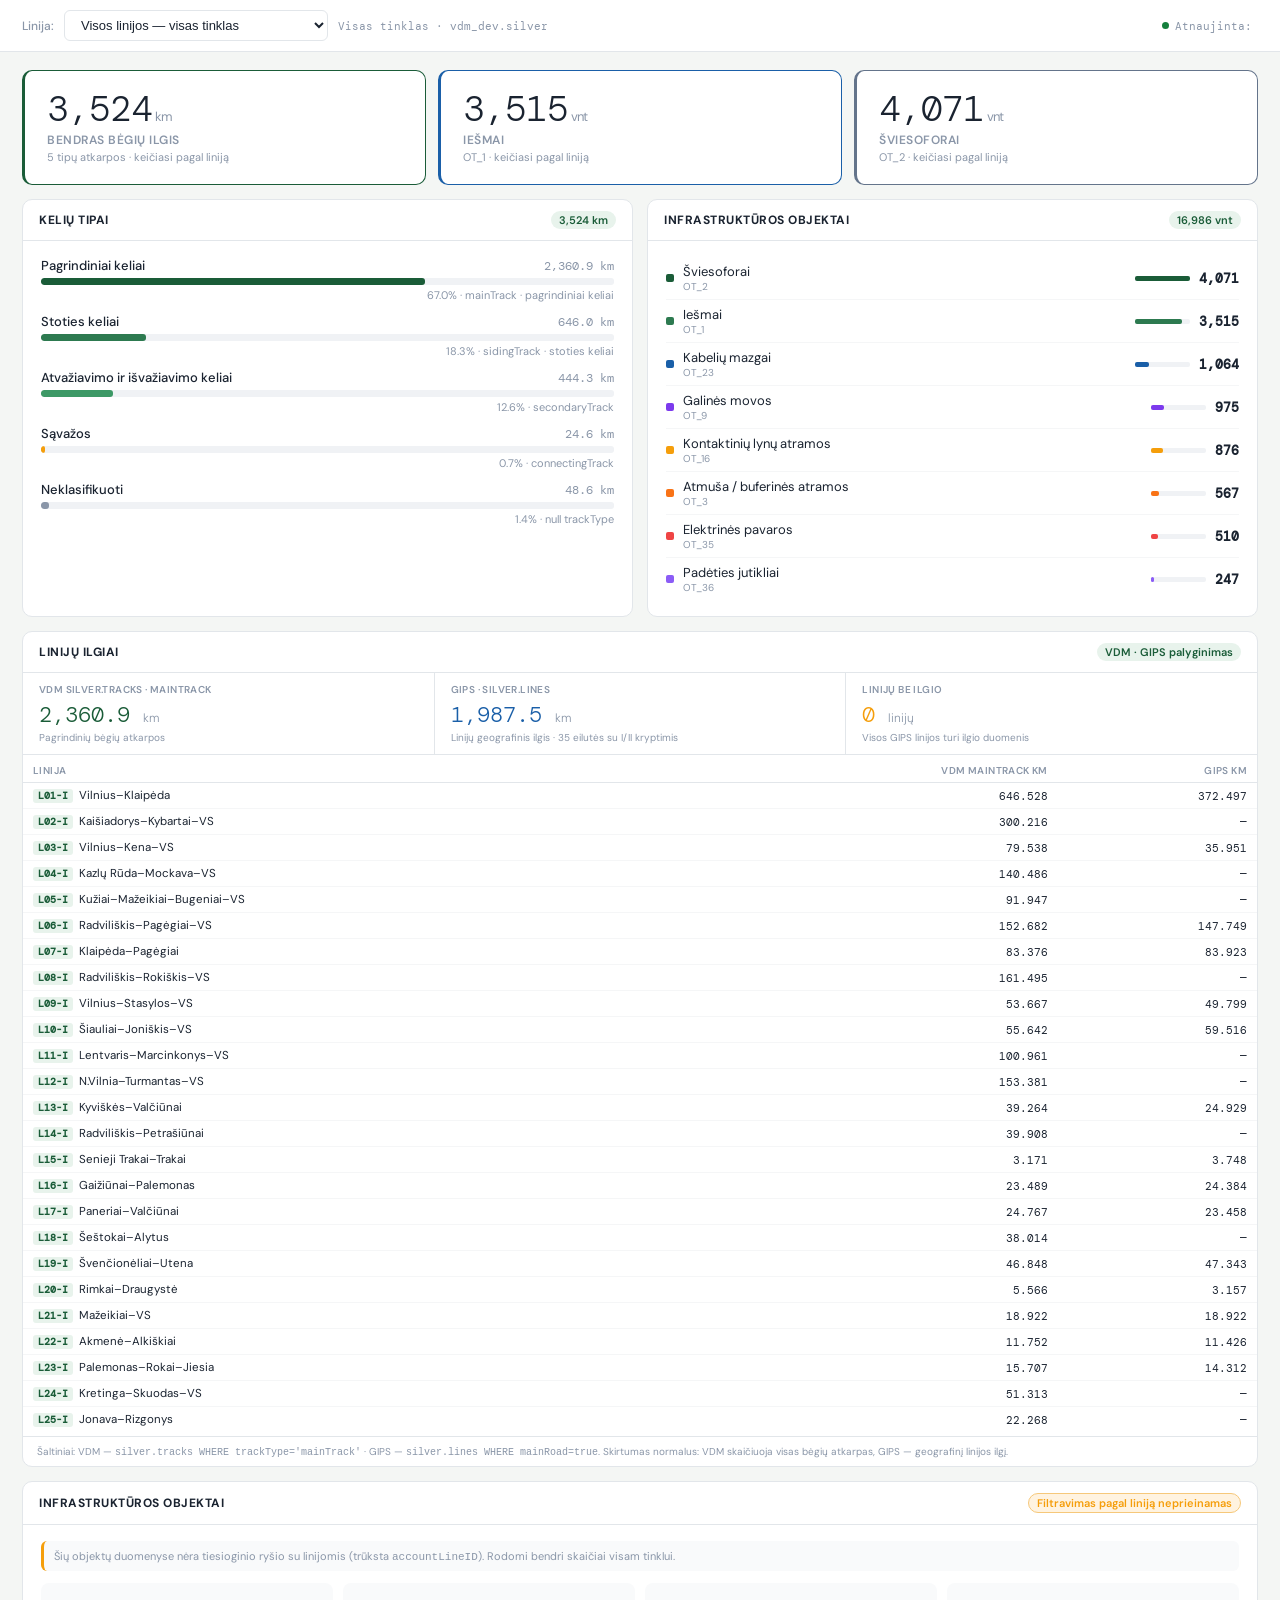
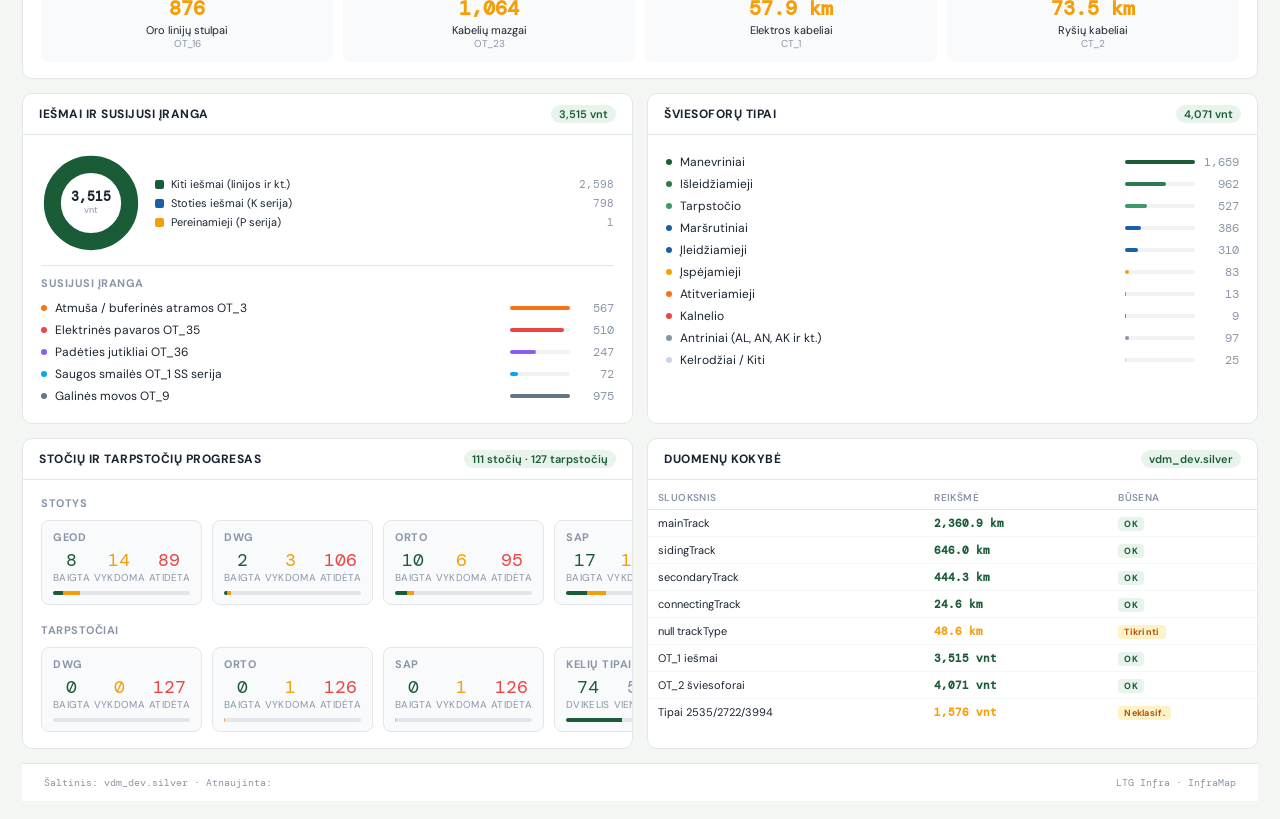
==== commit 4677481c: "Add files via upload" ====
--- a/index.html
+++ b/index.html
@@ -124,6 +124,8 @@
 .lines-table td.muted{color:var(--muted)}
 .l-code{display:inline-block;background:var(--green-pale);color:var(--green);font-family:'DM Mono',monospace;font-size:9.5px;font-weight:600;padding:1px 5px;border-radius:3px;margin-right:6px;min-width:36px;text-align:center}
 .diff-ok{color:var(--green);font-weight:600;font-family:'DM Mono',monospace;font-size:11px}
+.diff-pos{color:var(--amber);font-weight:600;font-family:'DM Mono',monospace;font-size:11px}
+.diff-neg{color:#e05c5c;font-weight:600;font-family:'DM Mono',monospace;font-size:11px}
 .diff-null{color:var(--muted);font-size:10px}
 .diff-warn{color:var(--amber);font-weight:600;font-family:'DM Mono',monospace;font-size:11px}
 
@@ -215,20 +217,20 @@
           <div class="track-item">
             <div class="track-top"><span class="track-name">Pagrindiniai keliai</span><span class="track-km">2,360.9 km</span></div>
             <div class="track-bar-bg"><div class="track-bar" style="width:67%;background:var(--green)"></div></div>
-            <div class="track-pct">67.0% · mainTrack · tarpstočių keliai</div>
+            <div class="track-pct">67.0% · mainTrack · pagrindiniai keliai</div>
           </div>
           <div class="track-item">
             <div class="track-top"><span class="track-name">Stoties keliai</span><span class="track-km">646.0 km</span></div>
             <div class="track-bar-bg"><div class="track-bar" style="width:18.3%;background:#2d7a50"></div></div>
-            <div class="track-pct">18.3% · sidingTrack · atšakos stočiose</div>
+            <div class="track-pct">18.3% · sidingTrack · stoties keliai</div>
           </div>
           <div class="track-item">
-            <div class="track-top"><span class="track-name">Antriniai / privažiavimo keliai</span><span class="track-km">444.3 km</span></div>
+            <div class="track-top"><span class="track-name">Atvažiavimo ir išvažiavimo keliai</span><span class="track-km">444.3 km</span></div>
             <div class="track-bar-bg"><div class="track-bar" style="width:12.6%;background:#3d9966"></div></div>
             <div class="track-pct">12.6% · secondaryTrack</div>
           </div>
           <div class="track-item">
-            <div class="track-top"><span class="track-name">Jungiamieji keliai</span><span class="track-km">24.6 km</span></div>
+            <div class="track-top"><span class="track-name">Sąvažos</span><span class="track-km">24.6 km</span></div>
             <div class="track-bar-bg"><div class="track-bar" style="width:0.7%;background:var(--amber)"></div></div>
             <div class="track-pct">0.7% · connectingTrack</div>
           </div>
@@ -340,7 +342,6 @@
                 <th>Linija</th>
                 <th class="r">VDM mainTrack km</th>
                 <th class="r">GIPS km</th>
-                <th class="r">Skirtumas</th>
               </tr>
             </thead>
             <tbody id="lines-tbody">
@@ -674,10 +675,10 @@
 
   // Keliu tipai
   const tracks=[
-    {km:d.main,color:'var(--green)',label:'Pagrindiniai keliai',code:'mainTrack · tarpstočių keliai'},
-    {km:d.siding,color:'#2d7a50',label:'Stoties keliai',code:'sidingTrack · atšakos stočiose'},
-    {km:d.secondary,color:'#3d9966',label:'Antriniai / privažiavimo keliai',code:'secondaryTrack'},
-    {km:d.connecting,color:'var(--amber)',label:'Jungiamieji keliai',code:'connectingTrack'},
+    {km:d.main,color:'var(--green)',label:'Pagrindiniai keliai',code:'mainTrack · pagrindiniai keliai'},
+    {km:d.siding,color:'#2d7a50',label:'Stoties keliai',code:'sidingTrack · stoties keliai'},
+    {km:d.secondary,color:'#3d9966',label:'Atvažiavimo ir išvažiavimo keliai',code:'secondaryTrack'},
+    {km:d.connecting,color:'var(--amber)',label:'Sąvažos',code:'connectingTrack'},
     {km:d.unknown,color:'var(--muted)',label:'Neklasifikuoti',code:'null trackType'},
   ];
   const html=tracks.map(t=>{
@@ -712,41 +713,31 @@
 // GIPS duomenys su I/II kryptimis iš screenshot
 // null = duomenų nėra, undefined = negalėjome perskaityti iš screenshot
 const LINES_GIPS_DETAIL = [
-  {code:'L01-I',  name:'Vilnius–Klaipėda',              gips:376.286},
-  {code:'L01-II', name:'Vilnius–Klaipėda',              gips:239.773},
-  {code:'L02-I',  name:'Kaišiadorys–Kybartai–VS',       gips:123.932},
-  {code:'L02-II', name:'Kaišiadorys–Kybartai–VS',       gips:119.575},
-  {code:'L03-I',  name:'Vilnius–Kena–VS',               gips:35.949},
-  {code:'L03-II', name:'Vilnius–Kena–VS',               gips:35.948},
-  {code:'L04-I',  name:'Kazlų Rūda–Mockava–VS',         gips:64.941},
-  {code:'L05-I',  name:'Kužiai–Mažeikiai–Bugeniai–VS',  gips:77.197},
-  {code:'L06-I',  name:'Radviliškis–Pagėgiai–VS',       gips:147.800},
-  {code:'L07-I',  name:'Klaipėda–Pagėgiai',             gips:85.497},
-  {code:'L08-I',  name:'Radviliškis–Rokiškis–VS',       gips:168.040},
-  {code:'L09-I',  name:'Vilnius–Stasylos–VS',           gips:49.809},
-  {code:'L10-I',  name:'Šiauliai–Joniškis–VS',          gips:59.534},
-  {code:'L11-I',  name:'Lentvaris–Marcinkonys–VS',      gips:81.900},
-  {code:'L11-II', name:'Lentvaris–Marcinkonys–VS',      gips:6.640},
-  {code:'L12-I',  name:'N.Vilnia–Turmantas–VS',         gips:139.500},
-  {code:'L12-II', name:'N.Vilnia–Turmantas–VS',         gips:17.745},
-  {code:'L13-I',  name:'Kyviškės–Valčiūnai',            gips:21.974},
-  {code:'L13-II', name:'Kyviškės–Valčiūnai',            gips:22.531},
-  {code:'L14-I',  name:'Radviliškis–Petrašiūnai',       gips:42.377},
-  {code:'L15-I',  name:'Senieji Trakai–Trakai',         gips:3.748},
-  {code:'L16-I',  name:'Gaižiūnai–Palemonas',           gips:24.541},
-  {code:'L17-I',  name:'Vaidotai–Paneriai (D kelias)',  gips:7.196},
-  {code:'L17-II', name:'Vaidotai–Valčiūnai (LR kelias)',gips:4.010},
-  {code:'L17-III',name:'Vaidotai–Paneriai (L kelias)',  gips:6.769},
-  {code:'L18-I',  name:'Šeštokai–Alytus',               gips:37.656},
-  {code:'L19-I',  name:'Švenčionėliai–Utena',           gips:47.606},
-  {code:'L20-I',  name:'Rimkai–Draugystė',              gips:2.888},
-  {code:'L20-II', name:'Rimkai–Gargždai',               gips:11.168},
-  {code:'L21-I',  name:'Mažeikiai–VS',                  gips:19.487},
-  {code:'L22-I',  name:'Akmenė–Alkiškiai',              gips:12.774},
-  {code:'L23-I',  name:'Palemonas–Jiesia',              gips:15.046},
-  {code:'L24-I',  name:'Kretinga–Skuodas–VS',           gips:14.710},
-  {code:'L25-I',  name:'Jonava–Rizgonys',               gips:22.506},
-  {code:'Šil-I',  name:'Šilėnai–Jonaitiškiai',          gips:10.587},
+  {code:'L01-I',  name:'Vilnius–Klaipėda',               vdm:646.528, gips:372.497},
+  {code:'L02-I',  name:'Kaišiadorys–Kybartai–VS',        vdm:300.216, gips:null},
+  {code:'L03-I',  name:'Vilnius–Kena–VS',                vdm:79.538,  gips:35.951},
+  {code:'L04-I',  name:'Kazlų Rūda–Mockava–VS',          vdm:140.486, gips:null},
+  {code:'L05-I',  name:'Kužiai–Mažeikiai–Bugeniai–VS',   vdm:91.947,  gips:null},
+  {code:'L06-I',  name:'Radviliškis–Pagėgiai–VS',        vdm:152.682, gips:147.749},
+  {code:'L07-I',  name:'Klaipėda–Pagėgiai',              vdm:83.376,  gips:83.923},
+  {code:'L08-I',  name:'Radviliškis–Rokiškis–VS',        vdm:161.495, gips:null},
+  {code:'L09-I',  name:'Vilnius–Stasylos–VS',            vdm:53.667,  gips:49.799},
+  {code:'L10-I',  name:'Šiauliai–Joniškis–VS',           vdm:55.642,  gips:59.516},
+  {code:'L11-I',  name:'Lentvaris–Marcinkonys–VS',       vdm:100.961, gips:null},
+  {code:'L12-I',  name:'N.Vilnia–Turmantas–VS',          vdm:153.381, gips:null},
+  {code:'L13-I',  name:'Kyviškės–Valčiūnai',             vdm:39.264,  gips:24.929},
+  {code:'L14-I',  name:'Radviliškis–Petrašiūnai',        vdm:39.908,  gips:null},
+  {code:'L15-I',  name:'Senieji Trakai–Trakai',          vdm:3.171,   gips:3.748},
+  {code:'L16-I',  name:'Gaižiūnai–Palemonas',            vdm:23.489,  gips:24.384},
+  {code:'L17-I',  name:'Paneriai–Valčiūnai',             vdm:24.767,  gips:23.458},
+  {code:'L18-I',  name:'Šeštokai–Alytus',                vdm:38.014,  gips:null},
+  {code:'L19-I',  name:'Švenčionėliai–Utena',            vdm:46.848,  gips:47.343},
+  {code:'L20-I',  name:'Rimkai–Draugystė',               vdm:5.566,   gips:3.157},
+  {code:'L21-I',  name:'Mažeikiai–VS',                   vdm:18.922,  gips:18.922},
+  {code:'L22-I',  name:'Akmenė–Alkiškiai',               vdm:11.752,  gips:11.426},
+  {code:'L23-I',  name:'Palemonas–Rokai–Jiesia',         vdm:15.707,  gips:14.312},
+  {code:'L24-I',  name:'Kretinga–Skuodas–VS',            vdm:51.313,  gips:null},
+  {code:'L25-I',  name:'Jonava–Rizgonys',                vdm:22.268,  gips:null},
 ];
 
 function buildLinesTable(){
@@ -754,14 +745,20 @@
   if(!tbody) return;
   let html = '';
   LINES_GIPS_DETAIL.forEach(l => {
+    const vdm  = l.vdm;
     const gips = l.gips;
+    const vdmStr  = vdm  != null ? vdm.toFixed(3)  : '—';
     const gipsStr = gips != null ? gips.toFixed(3) : '—';
-    const unknownMark = gips == null ? ' class="muted"' : '';
+    let diffStr = '<span class="diff-null">—</span>';
+    if(vdm != null && gips != null){
+      const diff = vdm - gips;
+      const cls  = Math.abs(diff) < 1 ? 'diff-ok' : (diff > 0 ? 'diff-pos' : 'diff-neg');
+      diffStr = `<span class="${cls}">${diff > 0 ? '+' : ''}${diff.toFixed(3)}</span>`;
+    }
     html += `<tr>
       <td><span class="l-code">${l.code}</span>${l.name}</td>
-      <td class="r muted">—</td>
-      <td class="r"${unknownMark}>${gipsStr}</td>
-      <td class="r"><span class="diff-null">—</span></td>
+      <td class="r">${vdmStr}</td>
+      <td class="r">${gipsStr}</td>
     </tr>`;
   });
   tbody.innerHTML = html;
@@ -769,9 +766,63 @@
 
 buildLinesTable();
 
-
-document.getElementById('footer-date').textContent=_d;
-document.getElementById('update-date').textContent=_d;
+// ── LIVE DATA IŠ ARCGIS FEATURE LAYERS ──
+const BASE = 'https://arcgis.litrail.lt/server/rest/services/VDM';
+const IESMAI_URL   = `${BASE}/2_Iesmai_ir_sankirtos/FeatureServer/0/query?where=1%3D1&returnCountOnly=true&f=json`;
+const SVIESOF_URL  = `${BASE}/5_Signalizacija_ir_eismo_valdymas/FeatureServer/0/query?where=1%3D1&returnCountOnly=true&f=json`;
+const KELIAI_URL   = `${BASE}/1_1_Keliai/FeatureServer/2/query?where=1%3D1&outStatistics=%5B%7B%22statisticType%22%3A%22sum%22%2C%22onStatisticField%22%3A%22Shape.STLength()%22%2C%22outStatisticFieldName%22%3A%22total_length%22%7D%5D&f=json`;
+
+function fmt2(n){return n.toLocaleString('lt-LT',{maximumFractionDigits:0});}
+
+async function fetchLiveData(){
+  try {
+    const [iesmai, sviesof, keliai] = await Promise.all([
+      fetch(IESMAI_URL).then(r=>r.json()),
+      fetch(SVIESOF_URL).then(r=>r.json()),
+      fetch(KELIAI_URL).then(r=>r.json())
+    ]);
+
+    // Iešmai
+    if(iesmai.count !== undefined){
+      const swEl = document.getElementById('kpi-sw');
+      if(swEl) swEl.innerHTML = fmt2(iesmai.count) + '<span>vnt</span>';
+      document.querySelectorAll('.obj-count').forEach(el => {
+        if(el.closest('.obj-row') && el.closest('.obj-row').querySelector('.obj-name')?.textContent?.includes('Iešm'))
+          el.textContent = fmt2(iesmai.count);
+      });
+    }
+
+    // Šviesoforai
+    if(sviesof.count !== undefined){
+      const sigEl = document.getElementById('kpi-sig');
+      if(sigEl) sigEl.innerHTML = fmt2(sviesof.count) + '<span>vnt</span>';
+    }
+
+    // Keliai km
+    if(keliai.features?.[0]?.attributes?.total_length){
+      const kmVal = Math.round(keliai.features[0].attributes.total_length / 1000);
+      const kmEl = document.getElementById('kpi-km');
+      if(kmEl) kmEl.innerHTML = fmt2(kmVal) + '<span>km</span>';
+      const badge = document.getElementById('card-badge-km');
+      if(badge) badge.textContent = fmt2(kmVal) + ' km';
+    }
+
+    // Atnaujinimo data
+    const now = new Date().toISOString().split('T')[0];
+    const footerDate = document.getElementById('footer-date');
+    const updateDate = document.getElementById('update-date');
+    if(footerDate) footerDate.textContent = now + ' (live)';
+    if(updateDate) updateDate.textContent = now + ' (live)';
+
+    console.log('✓ Live duomenys užkrauti iš ArcGIS');
+  } catch(e) {
+    console.warn('ArcGIS fetch nepavyko, rodomi statiniai duomenys:', e);
+    document.getElementById('footer-date').textContent = _d + ' (statinis)';
+    document.getElementById('update-date').textContent = _d + ' (statinis)';
+  }
+}
+
+fetchLiveData();
 </script>
 </body>
 </html>
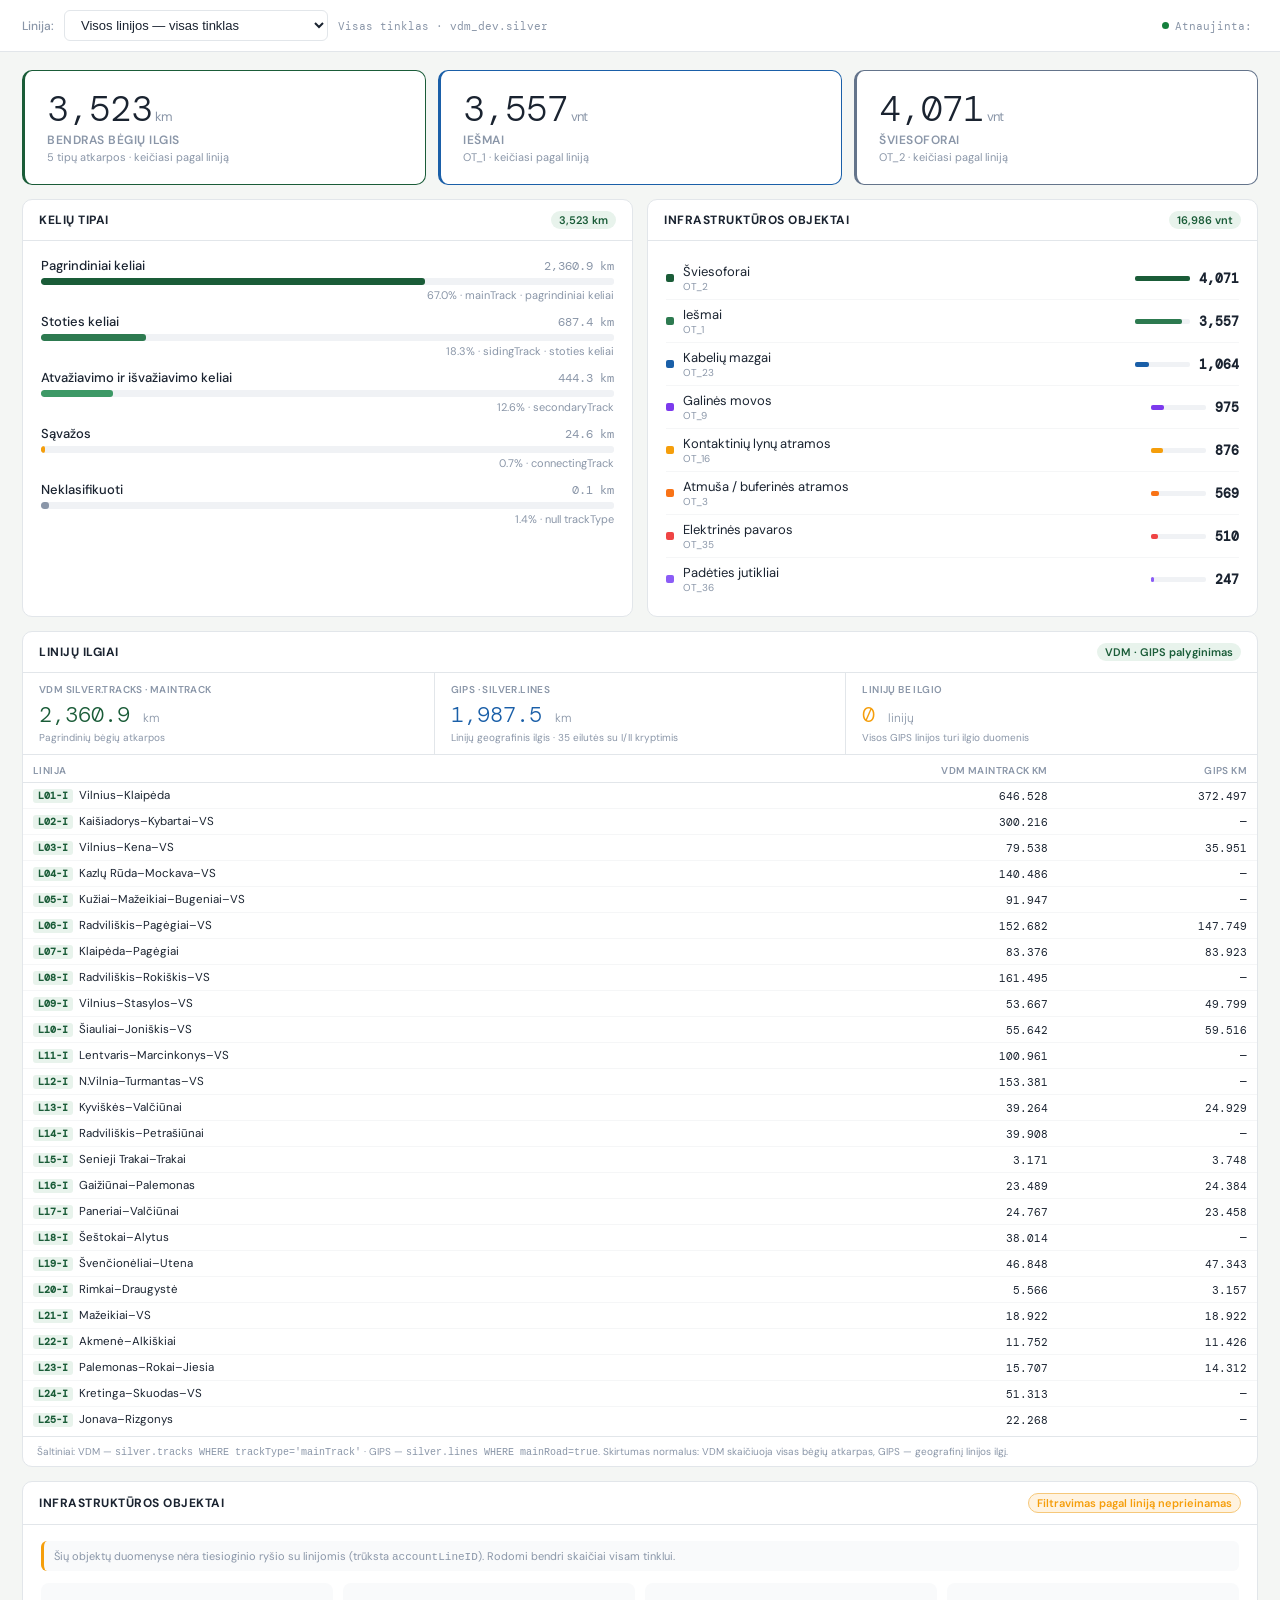
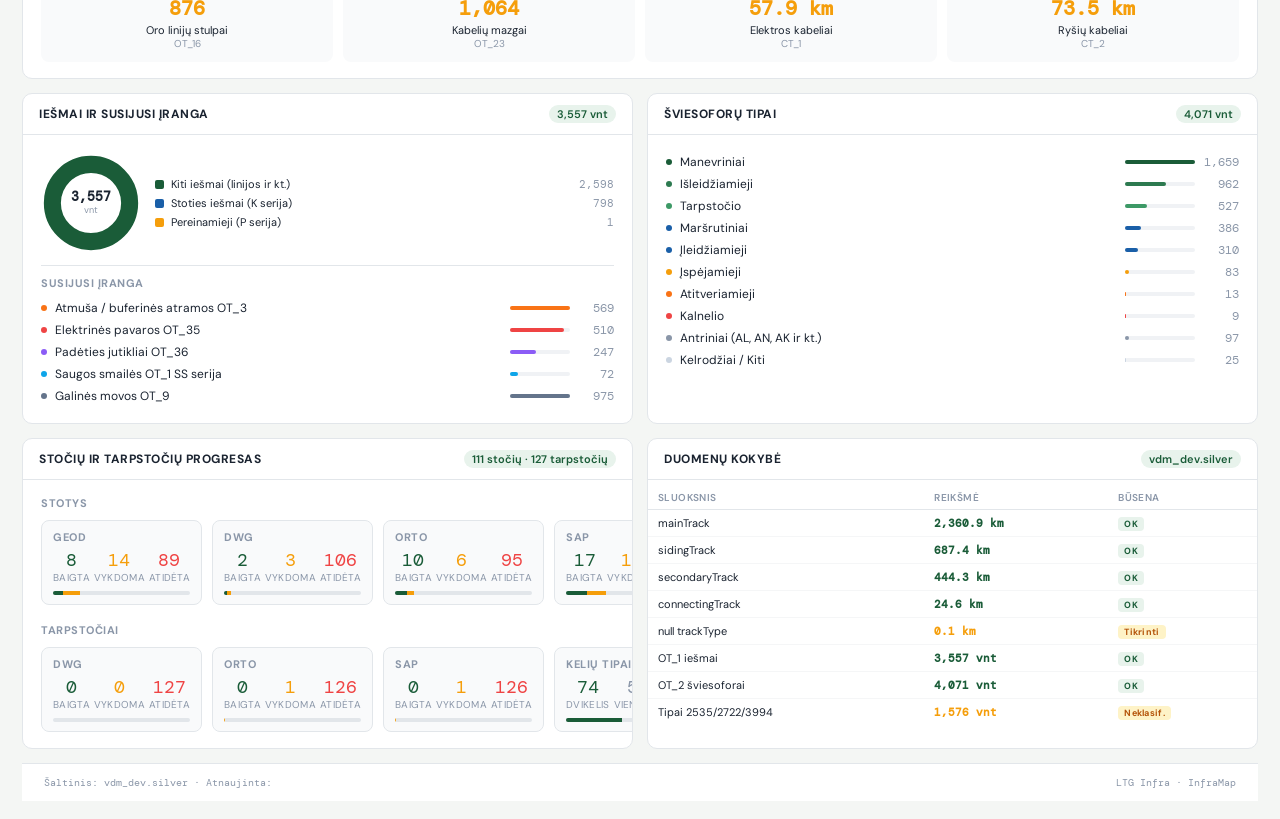
==== commit 126275a5: "Add files via upload" ====
--- a/index.html
+++ b/index.html
@@ -184,12 +184,12 @@
   <!-- KPI ROW -->
   <div class="kpi-row" style="grid-template-columns:repeat(3,1fr)">
     <div class="kpi-card" style="border-color:var(--green)">
-      <div class="kpi-val" id="kpi-km">3,524<span>km</span></div>
+      <div class="kpi-val" id="kpi-km">3,523<span>km</span></div>
       <div class="kpi-lbl">Bendras bėgių ilgis</div>
       <div class="kpi-sub">5 tipų atkarpos · keičiasi pagal liniją</div>
     </div>
     <div class="kpi-card" style="border-color:var(--blue)">
-      <div class="kpi-val" id="kpi-sw">3,515<span>vnt</span></div>
+      <div class="kpi-val" id="kpi-sw">3,557<span>vnt</span></div>
       <div class="kpi-lbl">Iešmai</div>
       <div class="kpi-sub">OT_1 · keičiasi pagal liniją</div>
     </div>
@@ -208,7 +208,7 @@
       <div class="card-hdr" >
         <span class="card-title">Kelių tipai</span>
         <div style="display:flex;align-items:center;gap:8px">
-          <span class="card-badge" id="card-badge-km">3,524 km</span>
+          <span class="card-badge" id="card-badge-km">3,523 km</span>
           
         </div>
       </div>
@@ -220,7 +220,7 @@
             <div class="track-pct">67.0% · mainTrack · pagrindiniai keliai</div>
           </div>
           <div class="track-item">
-            <div class="track-top"><span class="track-name">Stoties keliai</span><span class="track-km">646.0 km</span></div>
+            <div class="track-top"><span class="track-name">Stoties keliai</span><span class="track-km">687.4 km</span></div>
             <div class="track-bar-bg"><div class="track-bar" style="width:18.3%;background:#2d7a50"></div></div>
             <div class="track-pct">18.3% · sidingTrack · stoties keliai</div>
           </div>
@@ -235,7 +235,7 @@
             <div class="track-pct">0.7% · connectingTrack</div>
           </div>
           <div class="track-item">
-            <div class="track-top"><span class="track-name">Neklasifikuoti</span><span class="track-km">48.6 km</span></div>
+            <div class="track-top"><span class="track-name">Neklasifikuoti</span><span class="track-km">0.1 km</span></div>
             <div class="track-bar-bg"><div class="track-bar" style="width:1.4%;background:var(--muted)"></div></div>
             <div class="track-pct">1.4% · null trackType</div>
           </div>
@@ -264,7 +264,7 @@
             <div class="obj-dot" style="background:#2d7a50"></div>
             <div style="flex:1"><div class="obj-name">Iešmai</div><div class="obj-sub">OT_1</div></div>
             <div class="obj-bar-wrap"><div class="obj-bar-bg"><div class="obj-bar" style="width:86%;background:#2d7a50"></div></div></div>
-            <div class="obj-count">3,515</div>
+            <div class="obj-count">3,557</div>
           </div>
           <div class="obj-row">
             <div class="obj-dot" style="background:var(--blue)"></div>
@@ -288,7 +288,7 @@
             <div class="obj-dot" style="background:#f97316"></div>
             <div style="flex:1"><div class="obj-name">Atmuša / buferinės atramos</div><div class="obj-sub">OT_3</div></div>
             <div class="obj-bar-wrap"><div class="obj-bar-bg"><div class="obj-bar" style="width:14%;background:#f97316"></div></div></div>
-            <div class="obj-count">567</div>
+            <div class="obj-count">569</div>
           </div>
           <div class="obj-row">
             <div class="obj-dot" style="background:#ef4444"></div>
@@ -398,7 +398,7 @@
       <div class="card-hdr" >
         <span class="card-title">Iešmai ir susijusi įranga</span>
         <div style="display:flex;align-items:center;gap:8px">
-          <span class="card-badge">3,515 vnt</span>
+          <span class="card-badge">3,557 vnt</span>
           
         </div>
       </div>
@@ -413,7 +413,7 @@
                 stroke-dasharray="80 333" stroke-dashoffset="-261" transform="rotate(-90 44 44)"/>
               <circle cx="44" cy="44" r="34" fill="none" stroke="var(--amber)" stroke-width="15"
                 stroke-dasharray="1 412" stroke-dashoffset="-341" transform="rotate(-90 44 44)"/>
-              <text x="44" y="42" text-anchor="middle" font-size="11" font-weight="600" fill="var(--text)" font-family="DM Mono">3,515</text>
+              <text x="44" y="42" text-anchor="middle" font-size="11" font-weight="600" fill="var(--text)" font-family="DM Mono">3,557</text>
               <text x="44" y="53" text-anchor="middle" font-size="8" fill="var(--muted)" font-family="DM Sans">vnt</text>
             </svg>
             <div class="pie-legend">
@@ -424,7 +424,7 @@
           </div>
           <div class="sub-section">
             <div class="sub-section-title">Susijusi įranga</div>
-            <div class="sub-row"><div class="sub-dot" style="background:#f97316"></div><span class="sub-name">Atmuša / buferinės atramos OT_3</span><div class="sub-bar-bg"><div class="sub-bar" style="width:100%;background:#f97316"></div></div><span class="sub-count">567</span></div>
+            <div class="sub-row"><div class="sub-dot" style="background:#f97316"></div><span class="sub-name">Atmuša / buferinės atramos OT_3</span><div class="sub-bar-bg"><div class="sub-bar" style="width:100%;background:#f97316"></div></div><span class="sub-count">569</span></div>
             <div class="sub-row"><div class="sub-dot" style="background:#ef4444"></div><span class="sub-name">Elektrinės pavaros OT_35</span><div class="sub-bar-bg"><div class="sub-bar" style="width:90%;background:#ef4444"></div></div><span class="sub-count">510</span></div>
             <div class="sub-row"><div class="sub-dot" style="background:#8b5cf6"></div><span class="sub-name">Padėties jutikliai OT_36</span><div class="sub-bar-bg"><div class="sub-bar" style="width:44%;background:#8b5cf6"></div></div><span class="sub-count">247</span></div>
             <div class="sub-row"><div class="sub-dot" style="background:#0ea5e9"></div><span class="sub-name">Saugos smailės OT_1 SS serija</span><div class="sub-bar-bg"><div class="sub-bar" style="width:13%;background:#0ea5e9"></div></div><span class="sub-count">72</span></div>
@@ -582,11 +582,11 @@
             <thead><tr><th>Sluoksnis</th><th>Reikšmė</th><th>Būsena</th></tr></thead>
             <tbody>
               <tr><td>mainTrack</td><td class="dq-ok">2,360.9 km</td><td><span class="dq-label ok">OK</span></td></tr>
-              <tr><td>sidingTrack</td><td class="dq-ok">646.0 km</td><td><span class="dq-label ok">OK</span></td></tr>
+              <tr><td>sidingTrack</td><td class="dq-ok">687.4 km</td><td><span class="dq-label ok">OK</span></td></tr>
               <tr><td>secondaryTrack</td><td class="dq-ok">444.3 km</td><td><span class="dq-label ok">OK</span></td></tr>
               <tr><td>connectingTrack</td><td class="dq-ok">24.6 km</td><td><span class="dq-label ok">OK</span></td></tr>
-              <tr><td>null trackType</td><td class="dq-warn">48.6 km</td><td><span class="dq-label warn">Tikrinti</span></td></tr>
-              <tr><td>OT_1 iešmai</td><td class="dq-ok">3,515 vnt</td><td><span class="dq-label ok">OK</span></td></tr>
+              <tr><td>null trackType</td><td class="dq-warn">0.1 km</td><td><span class="dq-label warn">Tikrinti</span></td></tr>
+              <tr><td>OT_1 iešmai</td><td class="dq-ok">3,557 vnt</td><td><span class="dq-label ok">OK</span></td></tr>
               <tr><td>OT_2 šviesoforai</td><td class="dq-ok">4,071 vnt</td><td><span class="dq-label ok">OK</span></td></tr>
               <tr><td>Tipai 2535/2722/3994</td><td class="dq-warn">1,576 vnt</td><td><span class="dq-label warn">Neklasif.</span></td></tr>
             </tbody>
@@ -604,7 +604,7 @@
 
 <script>
 const LINE_DATA = {
-  ALL:{main:2360.9,siding:646.0,secondary:444.3,connecting:24.6,unknown:48.6,total:3524.4},
+  ALL:{main:2366.0,siding:687.4,secondary:444.3,connecting:24.6,unknown:0.1,total:3522.8},
   L01:{main:646.5,siding:260.0,secondary:166.7,connecting:11.5,unknown:28.9,total:1113.6},
   L02:{main:300.2,siding:85.0,secondary:38.6,connecting:2.0,unknown:8.4,total:434.2},
   L03:{main:79.5,siding:18.1,secondary:27.1,connecting:1.1,unknown:0,total:125.8},
@@ -636,7 +636,7 @@
 
 // Objektai pagal linija is Databricks: silver.relations JOIN silver.tracks JOIN silver.objects
 const OBJ_BY_LINE = {
-  ALL:{Switch:3515,Signal:415},
+  ALL:{Switch:3557,Signal:415},
   L01:{Switch:1436,Signal:135},
   L02:{Switch:404,Signal:43},
   L03:{Switch:171,Signal:18},
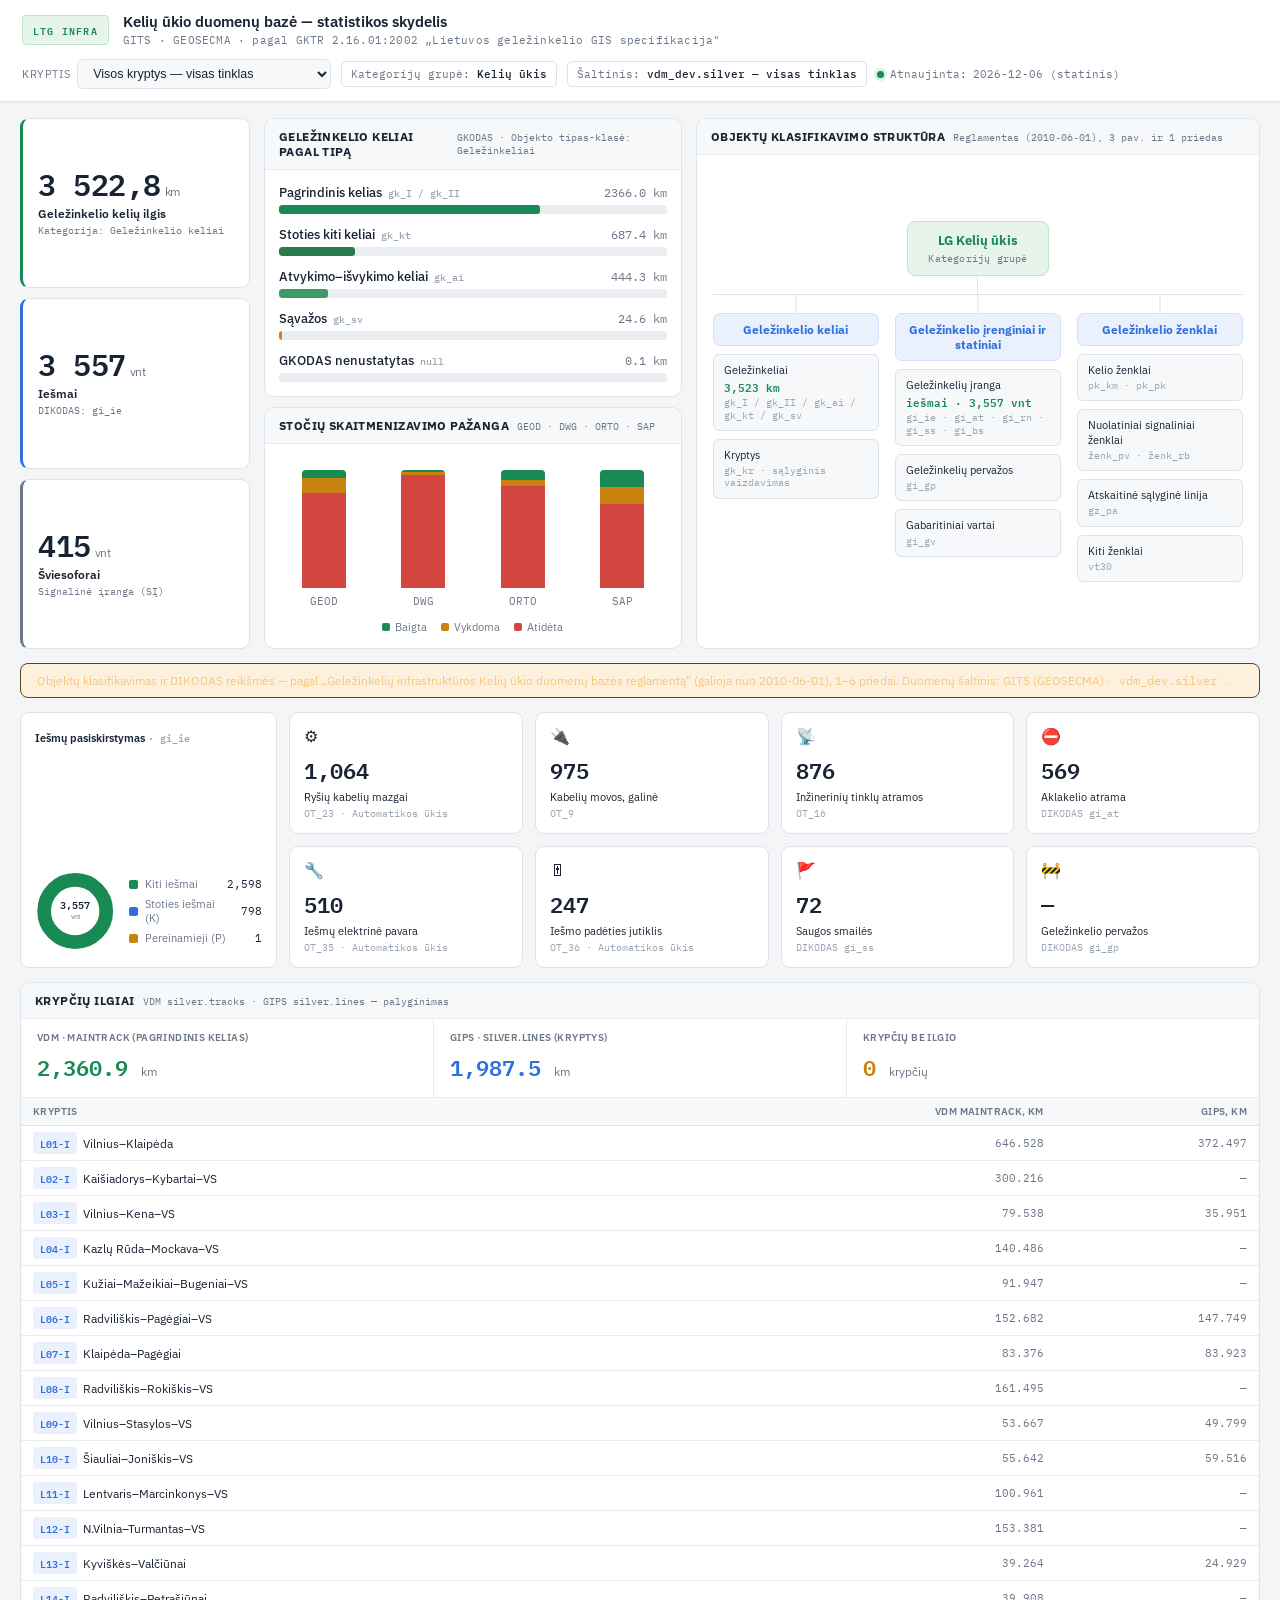
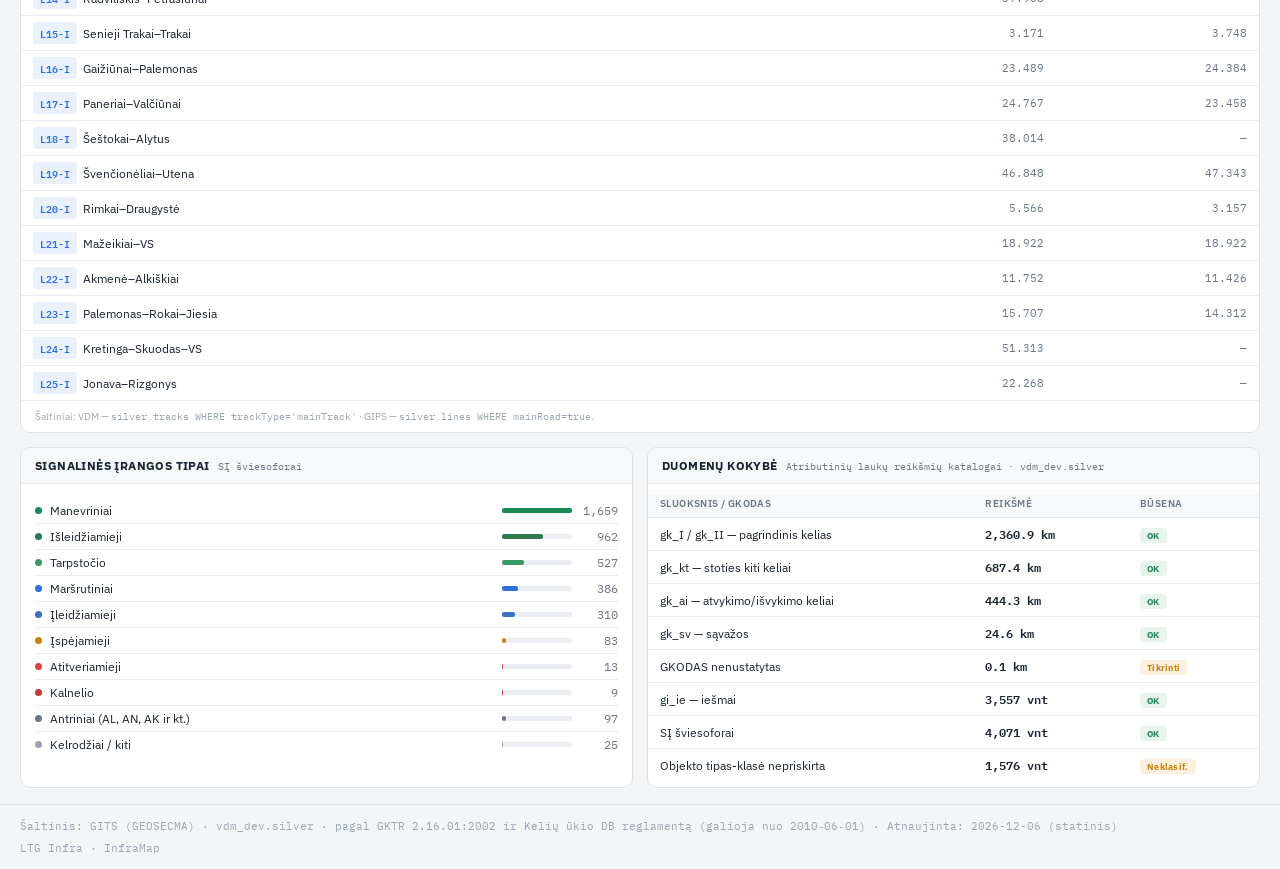
==== commit 97b04238: "Add files via upload" ====
--- a/index.html
+++ b/index.html
@@ -3,602 +3,477 @@
 <head>
 <meta charset="UTF-8">
 <meta name="viewport" content="width=device-width, initial-scale=1.0">
-<title>VDM Statistika</title>
-<link href="https://fonts.googleapis.com/css2?family=DM+Mono:wght@300;400;500&family=DM+Sans:wght@300;400;500;600&display=swap" rel="stylesheet">
+<title>GITS · Kelių ūkio duomenų bazė — statistika</title>
+<link href="https://fonts.googleapis.com/css2?family=IBM+Plex+Mono:wght@400;500;600&family=IBM+Plex+Sans:wght@400;500;600;700&display=swap" rel="stylesheet">
 <style>
 :root{
-  --green:#1a5c38;--green-light:#2d7a50;--green-pale:#e8f3ec;
-  --amber:#f59e0b;--red:#ef4444;--blue:#1a5fa8;
-  --bg:#f4f6f4;--surface:white;--border:#e2e6ea;
-  --text:#1a2330;--muted:#8a96a8;--subtle:#f9fafb;
+  --bg:#f3f5f7; --panel:#ffffff; --panel-2:#f6f8fa; --panel-3:#eaeef2;
+  --border:#dde3ea; --border-soft:#e8ecf1;
+  --text:#182333; --muted:#6b7789; --dim:#9aa5b3;
+  --green:#1a8a54; --green-soft:#e6f4ec;
+  --amber:#c9820f; --amber-soft:#fdf1dd;
+  --red:#d3453f; --red-soft:#fbe9e8;
+  --blue:#2f6fe0; --blue-soft:#eaf1fd;
+  --teal:#0d9d95; --purple:#7c5cd8; --grey:#6b7789;
 }
 *{box-sizing:border-box;margin:0;padding:0}
-body{font-family:'DM Sans',sans-serif;background:var(--bg);color:var(--text);min-height:100vh}
-
-.page-hdr{background:var(--green);padding:16px 24px;display:flex;align-items:center;justify-content:space-between}
-.page-hdr-left{display:flex;align-items:center;gap:12px}
-.logo{font-family:'DM Mono',monospace;font-size:11px;font-weight:500;color:white;background:rgba(255,255,255,.15);border:1px solid rgba(255,255,255,.25);padding:3px 9px;border-radius:3px;letter-spacing:.5px}
-.page-title{font-size:15px;font-weight:600;color:white}
-.page-meta{font-size:10px;color:rgba(255,255,255,.55);font-family:'DM Mono',monospace;margin-top:2px}
-.filter-wrap{display:flex;align-items:center;gap:8px}
-.filter-label{font-size:11px;color:rgba(255,255,255,.6)}
-.filter-select{font-size:12px;padding:5px 10px;border:1px solid rgba(255,255,255,.2);border-radius:6px;background:rgba(255,255,255,.1);color:white;outline:none;cursor:pointer}
-.filter-select option{background:#1a5c38}
-
-.main{padding:18px 22px;display:grid;gap:14px}
-
-/* KPI */
-.kpi-row{display:grid;grid-template-columns:repeat(4,1fr);gap:12px}
-.kpi-card{background:var(--surface);border-radius:10px;border:0.5px solid var(--border);padding:20px 22px;border-left:3px solid;transition:transform .15s,box-shadow .15s}
-.kpi-card:hover{transform:translateY(-2px);box-shadow:0 6px 20px rgba(0,0,0,.06)}
-.kpi-val{font-family:'DM Mono',monospace;font-size:36px;font-weight:300;line-height:1;letter-spacing:-1px}
-.kpi-val span{font-size:13px;font-weight:400;color:var(--muted);margin-left:3px;font-family:'DM Sans',sans-serif}
-.kpi-lbl{font-size:12px;font-weight:600;color:var(--muted);text-transform:uppercase;letter-spacing:.5px;margin-top:5px}
-.kpi-sub{font-size:11px;color:var(--muted);margin-top:2px}
-
-.section-grid{display:grid;grid-template-columns:1fr 1fr;gap:14px}
-.section-grid-3{display:grid;grid-template-columns:1fr 1fr 1fr;gap:14px}
-
-/* CARD */
-.card{background:var(--surface);border-radius:10px;border:0.5px solid var(--border);overflow:hidden}
-.card-hdr{padding:11px 16px;border-bottom:0.5px solid var(--border);display:flex;align-items:center;justify-content:space-between;cursor:pointer;user-select:none}
-.card-hdr:hover{background:var(--subtle)}
-.card-title{font-size:12px;font-weight:700;color:var(--text);text-transform:uppercase;letter-spacing:.5px}
-.card-badge{font-size:11px;font-weight:600;padding:2px 8px;border-radius:10px;background:var(--green-pale);color:var(--green)}
-.card-toggle{font-size:11px;color:var(--muted);transition:transform .2s;margin-left:8px}
-.card-toggle.open{transform:rotate(180deg)}
-.card-body{padding:16px 18px}
-.collapsible{overflow:hidden;transition:max-height .3s ease,opacity .3s ease;max-height:2000px;opacity:1}
-.collapsible.collapsed{max-height:0;opacity:0}
-
-/* TRACK BARS */
-.track-item{margin-bottom:11px}
-.track-item:last-child{margin-bottom:0}
-.track-top{display:flex;justify-content:space-between;align-items:baseline;margin-bottom:4px}
-.track-name{font-size:13px;font-weight:500}
-.track-km{font-family:'DM Mono',monospace;font-size:12px;color:var(--muted)}
-.track-bar-bg{height:7px;background:#f0f2f5;border-radius:3px;overflow:hidden}
-.track-bar{height:100%;border-radius:3px;transition:width 1s cubic-bezier(.4,0,.2,1)}
-.track-pct{font-size:11px;color:var(--muted);margin-top:3px;text-align:right}
-
-/* OBJ ROWS */
-.obj-row{display:flex;align-items:center;gap:9px;padding:6px 0;border-bottom:0.5px solid #f5f6f7}
-.obj-row:last-child{border-bottom:none}
-.obj-dot{width:8px;height:8px;border-radius:2px;flex-shrink:0}
-.obj-name{flex:1;font-size:13px}
-.obj-sub{font-size:10px;color:var(--muted)}
-.obj-count{font-family:'DM Mono',monospace;font-size:13px;font-weight:600}
-.obj-bar-wrap{width:55px}
-.obj-bar-bg{height:5px;background:#f0f2f5;border-radius:2px}
-.obj-bar{height:100%;border-radius:2px;transition:width 1s .2s cubic-bezier(.4,0,.2,1)}
-
-/* SUB ROWS */
-.sub-section{margin-top:10px;padding-top:10px;border-top:0.5px solid var(--border)}
-.sub-section-title{font-size:11px;font-weight:700;color:var(--muted);text-transform:uppercase;letter-spacing:.5px;margin-bottom:7px}
-.sub-row{display:flex;align-items:center;gap:8px;padding:3px 0}
-.sub-dot{width:6px;height:6px;border-radius:50%;flex-shrink:0}
-.sub-name{flex:1;font-size:12px}
-.sub-count{font-family:'DM Mono',monospace;font-size:12px;color:var(--muted);min-width:36px;text-align:right}
-.sub-bar-bg{width:60px;height:4px;background:#f0f2f5;border-radius:2px}
-.sub-bar{height:100%;border-radius:2px;transition:width 1s .4s cubic-bezier(.4,0,.2,1)}
-
-/* CAT GRID */
-.cat-grid{display:grid;grid-template-columns:1fr 1fr;gap:8px}
-.cat-item{background:var(--subtle);border-radius:8px;padding:9px 11px;border:0.5px solid var(--border)}
-.cat-name{font-size:11px;font-weight:700;color:var(--muted);text-transform:uppercase;letter-spacing:.5px;margin-bottom:7px}
-.cat-stats{display:flex;gap:4px;margin-bottom:7px}
-.cat-stat{flex:1;text-align:center}
-.cat-stat-val{font-family:'DM Mono',monospace;font-size:18px;font-weight:400;line-height:1}
-.cat-stat-lbl{font-size:10px;color:var(--muted);text-transform:uppercase;letter-spacing:.3px;margin-top:2px}
-.cat-bar-wrap{height:4px;background:#e2e6ea;border-radius:3px;overflow:hidden;display:flex}
-.cat-bar-done{height:100%;background:var(--green);transition:width 1s .4s}
-.cat-bar-wip{height:100%;background:var(--amber);transition:width 1s .5s}
-
-/* PIE */
-.pie-wrap{display:flex;align-items:center;gap:14px;padding:2px 0}
-.pie-legend{display:flex;flex-direction:column;gap:5px;flex:1}
-.pie-leg-row{display:flex;align-items:center;gap:7px;font-size:11px}
-.pie-leg-dot{width:9px;height:9px;border-radius:2px;flex-shrink:0}
-.pie-leg-name{flex:1}
-.pie-leg-val{font-family:'DM Mono',monospace;font-size:11px;color:var(--muted)}
-
-/* DQ */
-.dq-table{width:100%;border-collapse:collapse}
-.dq-table th{font-size:10px;font-weight:600;color:var(--muted);text-transform:uppercase;letter-spacing:.4px;padding:5px 10px;border-bottom:1px solid var(--border);text-align:left}
-.dq-table td{padding:6px 10px;border-bottom:0.5px solid #f5f6f7;font-size:11px}
-.dq-table tr:last-child td{border-bottom:none}
-.dq-ok{color:var(--green);font-weight:600;font-family:'DM Mono',monospace}
-.dq-warn{color:var(--amber);font-weight:600;font-family:'DM Mono',monospace}
-.dq-label{font-size:9px;font-weight:700;padding:1px 6px;border-radius:4px;letter-spacing:.3px}
-.dq-label.ok{background:var(--green-pale);color:var(--green)}
-.dq-label.warn{background:#fef3c7;color:#b45309}
-
-/* LINIJŲ PALYGINIMAS */
-.lines-table{width:100%;border-collapse:collapse;font-size:11.5px}
-.lines-table th{font-size:10px;font-weight:600;color:var(--muted);text-transform:uppercase;letter-spacing:.4px;padding:5px 10px;border-bottom:1px solid var(--border);text-align:left}
+body{font-family:'IBM Plex Sans',sans-serif;background:var(--bg);color:var(--text);min-height:100vh;font-size:14px}
+.mono{font-family:'IBM Plex Mono',monospace}
+
+/* ===== TOPBAR ===== */
+.topbar{background:#ffffff;border-bottom:1px solid var(--border);box-shadow:0 1px 3px rgba(20,30,50,.04);
+  padding:12px 22px;display:flex;align-items:center;justify-content:space-between;flex-wrap:wrap;gap:12px}
+.topbar-left{display:flex;align-items:center;gap:14px}
+.brand-tag{font-family:'IBM Plex Mono',monospace;font-size:10px;font-weight:600;letter-spacing:1.2px;
+  color:var(--green);background:var(--green-soft);border:1px solid #bfe4cd;padding:5px 10px;border-radius:4px}
+.topbar-title{font-size:15px;font-weight:600;color:var(--text)}
+.topbar-sub{font-size:10.5px;color:var(--muted);font-family:'IBM Plex Mono',monospace;margin-top:2px;letter-spacing:.2px}
+.topbar-right{display:flex;align-items:center;gap:10px;flex-wrap:wrap}
+.filter-group{display:flex;align-items:center;gap:7px}
+.filter-group label{font-size:10.5px;color:var(--muted);text-transform:uppercase;letter-spacing:.6px}
+.filter-select{font-size:12.5px;padding:6px 11px;border:1px solid var(--border);border-radius:6px;
+  background:var(--panel-2);color:var(--text);outline:none;cursor:pointer}
+.filter-select option{background:#ffffff}
+.topbar-badge{font-size:10.5px;color:var(--muted);border:1px solid var(--border);border-radius:5px;
+  padding:5px 9px;font-family:'IBM Plex Mono',monospace}
+.topbar-badge b{color:var(--text);font-weight:500}
+.live-wrap{display:flex;align-items:center;gap:6px;font-size:10.5px;color:var(--muted);font-family:'IBM Plex Mono',monospace}
+.live-dot{width:7px;height:7px;border-radius:50%;background:var(--green);box-shadow:0 0 0 3px rgba(47,174,106,.18)}
+
+/* ===== LAYOUT ===== */
+.main{padding:16px 20px;display:flex;flex-direction:column;gap:14px}
+.hero-grid{display:grid;grid-template-columns:230px 1fr 1.35fr;gap:14px;align-items:stretch}
+@media(max-width:1100px){.hero-grid{grid-template-columns:1fr}}
+
+.panel{background:var(--panel);border:1px solid var(--border);border-radius:10px;overflow:hidden;display:flex;flex-direction:column}
+.panel-hdr{padding:10px 14px;border-bottom:1px solid var(--border-soft);display:flex;align-items:baseline;gap:8px;background:var(--panel-2)}
+.panel-hdr-title{font-size:11.5px;font-weight:700;letter-spacing:.4px;color:var(--text)}
+.panel-hdr-note{font-size:10px;color:var(--muted);font-family:'IBM Plex Mono',monospace}
+.panel-body{padding:14px}
+
+/* ===== KPI COLUMN ===== */
+.col-kpi{display:flex;flex-direction:column;gap:10px}
+.kpi-card{background:var(--panel);border:1px solid var(--border);border-left:3px solid var(--green);
+  border-radius:9px;padding:14px 15px;flex:1;display:flex;flex-direction:column;justify-content:center}
+.kpi-card.blue{border-left-color:var(--blue)}
+.kpi-card.grey{border-left-color:var(--grey)}
+.kpi-val{font-family:'IBM Plex Mono',monospace;font-size:30px;font-weight:600;line-height:1;letter-spacing:-.5px;color:var(--text)}
+.kpi-val .unit{font-size:12px;font-weight:400;color:var(--muted);margin-left:4px;font-family:'IBM Plex Sans',sans-serif}
+.kpi-lbl{font-size:12px;font-weight:600;color:var(--text);margin-top:7px}
+.kpi-code{font-size:10px;color:var(--muted);font-family:'IBM Plex Mono',monospace;margin-top:3px}
+.kpi-dual{display:flex;gap:14px}
+.kpi-dual > div{flex:1}
+.kpi-dual .kpi-val{font-size:24px}
+
+/* ===== HORIZONTAL BAR (tracks) ===== */
+.hbar-item{margin-bottom:12px}
+.hbar-item:last-child{margin-bottom:0}
+.hbar-top{display:flex;justify-content:space-between;align-items:baseline;margin-bottom:5px}
+.hbar-name{font-size:12.5px;font-weight:500;color:var(--text)}
+.hbar-code{font-size:9.5px;color:var(--dim);font-family:'IBM Plex Mono',monospace;margin-left:6px}
+.hbar-km{font-family:'IBM Plex Mono',monospace;font-size:12px;color:var(--muted)}
+.hbar-track{height:9px;background:var(--panel-3);border-radius:3px;overflow:hidden}
+.hbar-fill{height:100%;border-radius:3px;transition:width .8s cubic-bezier(.4,0,.2,1)}
+
+/* ===== GROUPED BAR CHART (digitizavimas) ===== */
+.gbar-wrap{display:flex;align-items:flex-end;gap:18px;height:150px;padding:4px 4px 0}
+.gbar-col{display:flex;flex-direction:column;align-items:center;gap:6px;flex:1}
+.gbar-stack{width:100%;max-width:44px;display:flex;flex-direction:column-reverse;height:118px;
+  background:var(--panel-3);border-radius:4px 4px 0 0;overflow:hidden}
+.gbar-seg{width:100%}
+.gbar-label{font-size:10.5px;color:var(--muted);font-family:'IBM Plex Mono',monospace}
+.gbar-legend{display:flex;gap:14px;justify-content:center;margin-top:12px;flex-wrap:wrap}
+.gbar-leg-item{display:flex;align-items:center;gap:5px;font-size:10.5px;color:var(--muted)}
+.gbar-leg-dot{width:8px;height:8px;border-radius:2px}
+
+/* ===== MAP PANEL ===== */
+.col-map{position:relative}
+
+/* ===== TAXONOMY (klasifikavimo schema) ===== */
+.taxonomy{padding:18px 16px;text-align:center;flex:1;display:flex;flex-direction:column;justify-content:center}
+.tax-root{display:inline-block;background:var(--green-soft);color:var(--green);border:1px solid #bfe4cd;
+  border-radius:8px;padding:10px 20px;font-weight:700;font-size:13px;margin:0 auto}
+.tax-root .tax-code{display:block;font-weight:400;font-size:10px;color:var(--muted);margin-top:3px;
+  font-family:'IBM Plex Mono',monospace;letter-spacing:.2px}
+.tax-vline{width:1px;height:18px;background:var(--border);margin:0 auto}
+.tax-cols{display:flex;gap:16px;position:relative;border-top:1px solid var(--border);padding-top:18px;text-align:left}
+.tax-col{flex:1;position:relative;display:flex;flex-direction:column;gap:8px;min-width:0}
+.tax-col::before{content:'';position:absolute;top:-18px;left:50%;width:1px;height:18px;background:var(--border);transform:translateX(-50%)}
+.tax-node.cat{background:var(--blue-soft);color:var(--blue);border:1px solid #cfe0fb;border-radius:7px;
+  padding:8px 10px;font-size:11.5px;font-weight:700;text-align:center}
+.tax-leaf{background:var(--panel-2);border:1px solid var(--border);border-radius:6px;padding:8px 10px;
+  font-size:11px;color:var(--text);line-height:1.3}
+.tax-leaf b{display:block;font-family:'IBM Plex Mono',monospace;font-size:11px;color:var(--green);
+  margin-top:3px;font-weight:600}
+.tax-leaf span{display:block;font-family:'IBM Plex Mono',monospace;font-size:9.5px;color:var(--dim);margin-top:3px}
+
+/* ===== INFO BANNER ===== */
+.info-banner{background:var(--amber-soft);border:1px solid #5a4520;border-radius:8px;padding:9px 16px;
+  font-size:11.5px;color:#f2c880;display:flex;align-items:center;gap:8px}
+
+/* ===== BOTTOM GRID (tiles) ===== */
+.bottom-grid{display:grid;grid-template-columns:1.1fr repeat(4,1fr);gap:12px}
+@media(max-width:1100px){.bottom-grid{grid-template-columns:repeat(2,1fr)}}
+.tile{background:var(--panel);border:1px solid var(--border);border-radius:9px;padding:13px 14px;
+  display:flex;flex-direction:column;justify-content:space-between;min-height:96px}
+.tile-icon{font-size:16px;margin-bottom:6px}
+.tile-val{font-family:'IBM Plex Mono',monospace;font-size:22px;font-weight:600;color:var(--text)}
+.tile-lbl{font-size:11px;color:var(--text);margin-top:2px}
+.tile-code{font-size:9.5px;color:var(--dim);font-family:'IBM Plex Mono',monospace;margin-top:3px}
+.tile.donut{grid-row:span 2}
+
+/* donut */
+.donut-wrap{display:flex;align-items:center;gap:14px}
+.donut-legend{display:flex;flex-direction:column;gap:6px}
+.donut-leg-row{display:flex;align-items:center;gap:7px;font-size:11px;color:var(--muted)}
+.donut-leg-dot{width:9px;height:9px;border-radius:2px;flex-shrink:0}
+.donut-leg-val{font-family:'IBM Plex Mono',monospace;color:var(--text);margin-left:auto;padding-left:10px}
+
+/* ===== DETAIL SECTIONS ===== */
+.section-grid-2{display:grid;grid-template-columns:1fr 1fr;gap:14px}
+@media(max-width:1000px){.section-grid-2{grid-template-columns:1fr}}
+
+.sub-row{display:flex;align-items:center;gap:8px;padding:5px 0;border-bottom:1px solid var(--border-soft)}
+.sub-row:last-child{border-bottom:none}
+.sub-dot{width:7px;height:7px;border-radius:50%;flex-shrink:0}
+.sub-name{flex:1;font-size:12px;color:var(--text)}
+.sub-count{font-family:'IBM Plex Mono',monospace;font-size:12px;color:var(--muted);min-width:38px;text-align:right}
+.sub-bar-bg{width:70px;height:5px;background:var(--panel-3);border-radius:2px}
+.sub-bar{height:100%;border-radius:2px}
+
+.dq-table,.lines-table{width:100%;border-collapse:collapse;font-size:11.5px}
+.dq-table th,.lines-table th{font-size:10px;font-weight:600;color:var(--muted);text-transform:uppercase;
+  letter-spacing:.4px;padding:7px 12px;border-bottom:1px solid var(--border);text-align:left;background:var(--panel-2)}
 .lines-table th.r{text-align:right}
-.lines-table td{padding:5px 10px;border-bottom:0.5px solid #f5f6f7;vertical-align:middle}
-.lines-table tr:last-child td{border-bottom:none}
-.lines-table tr:hover td{background:var(--subtle)}
-.lines-table td.r{text-align:right;font-family:'DM Mono',monospace;font-size:11px}
-.lines-table td.muted{color:var(--muted)}
-.l-code{display:inline-block;background:var(--green-pale);color:var(--green);font-family:'DM Mono',monospace;font-size:9.5px;font-weight:600;padding:1px 5px;border-radius:3px;margin-right:6px;min-width:36px;text-align:center}
-.diff-ok{color:var(--green);font-weight:600;font-family:'DM Mono',monospace;font-size:11px}
-.diff-pos{color:var(--amber);font-weight:600;font-family:'DM Mono',monospace;font-size:11px}
-.diff-neg{color:#e05c5c;font-weight:600;font-family:'DM Mono',monospace;font-size:11px}
-.diff-null{color:var(--muted);font-size:10px}
-.diff-warn{color:var(--amber);font-weight:600;font-family:'DM Mono',monospace;font-size:11px}
-
-.footer{padding:12px 22px;border-top:0.5px solid var(--border);display:flex;justify-content:space-between;align-items:center;background:var(--surface)}
-.footer-txt{font-size:10px;color:var(--muted);font-family:'DM Mono',monospace}
-
-@keyframes fadeUp{from{opacity:0;transform:translateY(10px)}to{opacity:1;transform:translateY(0)}}
-.kpi-card{animation:fadeUp .35s ease both}
-.kpi-card:nth-child(1){animation-delay:.04s}
-.kpi-card:nth-child(2){animation-delay:.08s}
-.kpi-card:nth-child(3){animation-delay:.12s}
-.kpi-card:nth-child(4){animation-delay:.16s}
-.card{animation:fadeUp .4s ease both;animation-delay:.2s}
+.dq-table td,.lines-table td{padding:6px 12px;border-bottom:1px solid var(--border-soft);color:var(--text)}
+.lines-table td.r{text-align:right;font-family:'IBM Plex Mono',monospace;font-size:11px;color:var(--muted)}
+.dq-table tr:last-child td,.lines-table tr:last-child td{border-bottom:none}
+.dq-ok{color:var(--green);font-weight:600;font-family:'IBM Plex Mono',monospace}
+.dq-warn{color:var(--amber);font-weight:600;font-family:'IBM Plex Mono',monospace}
+.dq-label{font-size:9px;font-weight:700;padding:2px 7px;border-radius:4px;letter-spacing:.3px}
+.dq-label.ok{background:var(--green-soft);color:var(--green)}
+.dq-label.warn{background:var(--amber-soft);color:var(--amber)}
+.l-code{display:inline-block;background:var(--blue-soft);color:var(--blue);font-family:'IBM Plex Mono',monospace;
+  font-size:9.5px;font-weight:600;padding:2px 6px;border-radius:3px;margin-right:6px;min-width:44px;text-align:center}
+.diff-ok{color:var(--green);font-family:'IBM Plex Mono',monospace;font-size:11px}
+.diff-pos{color:var(--amber);font-family:'IBM Plex Mono',monospace;font-size:11px}
+.diff-neg{color:var(--red);font-family:'IBM Plex Mono',monospace;font-size:11px}
+.diff-null{color:var(--dim);font-size:10px}
+
+.footer{padding:14px 20px;border-top:1px solid var(--border);display:flex;justify-content:space-between;
+  align-items:center;flex-wrap:wrap;gap:8px}
+.footer-txt{font-size:10.5px;color:var(--dim);font-family:'IBM Plex Mono',monospace}
 </style>
 </head>
 <body>
 
-<div style="background:white;border-bottom:1px solid #e2e6ea;padding:10px 22px;display:flex;align-items:center;gap:10px;flex-shrink:0">
-  <span style="font-size:12px;color:#8a96a8;font-weight:500">Linija:</span>
-  <select id="lineFilter" onchange="applyFilter()" style="font-size:13px;padding:6px 12px;border:1px solid #e2e6ea;border-radius:6px;background:white;color:#1a2330;outline:none;cursor:pointer">
-    <option value="ALL">Visos linijos — visas tinklas</option>
-    <option value="L01">L01 · Vilnius–Klaipėda</option>
-    <option value="L02">L02 · Kaišiadorys–Kybartai–V.S.</option>
-    <option value="L03">L03 · Vilnius–Kena–V.S.</option>
-    <option value="L04">L04 · Kazlų Rūda–Mockava–V.S.</option>
-    <option value="L05">L05 · Kužiai–Mažeikiai–Bugeniai–V.S.</option>
-    <option value="L06">L06 · Radviliškis–Pagėgiai–V.S.</option>
-    <option value="L07">L07 · Klaipėda–Pagėgiai</option>
-    <option value="L08">L08 · Radviliškis–Rokiškis–V.S.</option>
-    <option value="L09">L09 · Vilnius–Stasylos–V.S.</option>
-    <option value="L10">L10 · Šiauliai–Joniškis–V.S.</option>
-    <option value="L11">L11 · Lentvaris–Marcinkonys–V.S.</option>
-    <option value="L12">L12 · Naujoji Vilnia–Turmantas–V.S.</option>
-    <option value="L13">L13 · Kyviškės–Valčiūnai</option>
-    <option value="L14">L14 · Radviliškis–Petrašiūnai</option>
-    <option value="L15">L15 · Senieji Trakai–Trakai</option>
-    <option value="L16">L16 · Gaižiūnai–Palemonas</option>
-    <option value="L17">L17 · Paneriai–Valčiūnai</option>
-    <option value="L18">L18 · Šeštokai–Alytus</option>
-    <option value="L19">L19 · Švenčionėliai–Utena</option>
-    <option value="L20">L20 · Rimkai–Draugystė</option>
-    <option value="L21">L21 · Mažeikiai–V.S.</option>
-    <option value="L22">L22 · Akmenė–Alkiškiai</option>
-    <option value="L23">L23 · Palemonas–Rokai–Jiesia</option>
-    <option value="L24">L24 · Kretinga–Skuodas–V.S.</option>
-    <option value="L25">L25 · Jonava–Rizgonys</option>
-  </select>
-  <span style="font-size:11px;color:#8a96a8;font-family:'DM Mono',monospace" id="pagesub">Visas tinklas · vdm_dev.silver</span>
-  <span style="margin-left:auto;display:flex;align-items:center;gap:6px;font-size:11px;color:#8a96a8;font-family:'DM Mono',monospace">
-    <span style="width:7px;height:7px;border-radius:50%;background:#15803d;display:inline-block"></span>
-    Atnaujinta: <span id="update-date"></span>
-  </span>
+<!-- ===== TOPBAR ===== -->
+<div class="topbar">
+  <div class="topbar-left">
+    <span class="brand-tag">LTG INFRA</span>
+    <div>
+      <div class="topbar-title">Kelių ūkio duomenų bazė — statistikos skydelis</div>
+      <div class="topbar-sub">GITS · GEOSECMA · pagal GKTR 2.16.01:2002 „Lietuvos geležinkelio GIS specifikacija"</div>
+    </div>
+  </div>
+  <div class="topbar-right">
+    <div class="filter-group">
+      <label>Kryptis</label>
+      <select id="lineFilter" onchange="applyFilter()" class="filter-select">
+        <option value="ALL">Visos kryptys — visas tinklas</option>
+        <option value="L01">L01 · Vilnius–Klaipėda</option>
+        <option value="L02">L02 · Kaišiadorys–Kybartai–V.S.</option>
+        <option value="L03">L03 · Vilnius–Kena–V.S.</option>
+        <option value="L04">L04 · Kazlų Rūda–Mockava–V.S.</option>
+        <option value="L05">L05 · Kužiai–Mažeikiai–Bugeniai–V.S.</option>
+        <option value="L06">L06 · Radviliškis–Pagėgiai–V.S.</option>
+        <option value="L07">L07 · Klaipėda–Pagėgiai</option>
+        <option value="L08">L08 · Radviliškis–Rokiškis–V.S.</option>
+        <option value="L09">L09 · Vilnius–Stasylos–V.S.</option>
+        <option value="L10">L10 · Šiauliai–Joniškis–V.S.</option>
+        <option value="L11">L11 · Lentvaris–Marcinkonys–V.S.</option>
+        <option value="L12">L12 · Naujoji Vilnia–Turmantas–V.S.</option>
+        <option value="L13">L13 · Kyviškės–Valčiūnai</option>
+        <option value="L14">L14 · Radviliškis–Petrašiūnai</option>
+        <option value="L15">L15 · Senieji Trakai–Trakai</option>
+        <option value="L16">L16 · Gaižiūnai–Palemonas</option>
+        <option value="L17">L17 · Paneriai–Valčiūnai</option>
+        <option value="L18">L18 · Šeštokai–Alytus</option>
+        <option value="L19">L19 · Švenčionėliai–Utena</option>
+        <option value="L20">L20 · Rimkai–Draugystė</option>
+        <option value="L21">L21 · Mažeikiai–V.S.</option>
+        <option value="L22">L22 · Akmenė–Alkiškiai</option>
+        <option value="L23">L23 · Palemonas–Rokai–Jiesia</option>
+        <option value="L24">L24 · Kretinga–Skuodas–V.S.</option>
+        <option value="L25">L25 · Jonava–Rizgonys</option>
+      </select>
+    </div>
+    <div class="topbar-badge">Kategorijų grupė: <b>Kelių ūkis</b></div>
+    <div class="topbar-badge">Šaltinis: <b id="pagesub">vdm_dev.silver</b></div>
+    <div class="live-wrap"><span class="live-dot"></span>Atnaujinta: <span id="update-date"></span></div>
+  </div>
 </div>
+
 <div class="main">
 
-  <!-- KPI ROW -->
-  <div class="kpi-row" style="grid-template-columns:repeat(3,1fr)">
-    <div class="kpi-card" style="border-color:var(--green)">
-      <div class="kpi-val" id="kpi-km">3,523<span>km</span></div>
-      <div class="kpi-lbl">Bendras bėgių ilgis</div>
-      <div class="kpi-sub">5 tipų atkarpos · keičiasi pagal liniją</div>
-    </div>
-    <div class="kpi-card" style="border-color:var(--blue)">
-      <div class="kpi-val" id="kpi-sw">3,557<span>vnt</span></div>
-      <div class="kpi-lbl">Iešmai</div>
-      <div class="kpi-sub">OT_1 · keičiasi pagal liniją</div>
-    </div>
-    <div class="kpi-card" style="border-color:#64748b">
-      <div class="kpi-val" id="kpi-sig">4,071<span>vnt</span></div>
-      <div class="kpi-lbl">Šviesoforai</div>
-      <div class="kpi-sub">OT_2 · keičiasi pagal liniją</div>
-    </div>
-  </div>
-
-  <!-- ROW 2 -->
-  <div class="section-grid">
-
-    <!-- KELIAI -->
-    <div class="card">
-      <div class="card-hdr" >
-        <span class="card-title">Kelių tipai</span>
-        <div style="display:flex;align-items:center;gap:8px">
-          <span class="card-badge" id="card-badge-km">3,523 km</span>
-          
-        </div>
-      </div>
-      <div class="collapsible" id="tracks">
-        <div class="card-body">
-          <div class="track-item">
-            <div class="track-top"><span class="track-name">Pagrindiniai keliai</span><span class="track-km">2,360.9 km</span></div>
-            <div class="track-bar-bg"><div class="track-bar" style="width:67%;background:var(--green)"></div></div>
-            <div class="track-pct">67.0% · mainTrack · pagrindiniai keliai</div>
-          </div>
-          <div class="track-item">
-            <div class="track-top"><span class="track-name">Stoties keliai</span><span class="track-km">687.4 km</span></div>
-            <div class="track-bar-bg"><div class="track-bar" style="width:18.3%;background:#2d7a50"></div></div>
-            <div class="track-pct">18.3% · sidingTrack · stoties keliai</div>
-          </div>
-          <div class="track-item">
-            <div class="track-top"><span class="track-name">Atvažiavimo ir išvažiavimo keliai</span><span class="track-km">444.3 km</span></div>
-            <div class="track-bar-bg"><div class="track-bar" style="width:12.6%;background:#3d9966"></div></div>
-            <div class="track-pct">12.6% · secondaryTrack</div>
-          </div>
-          <div class="track-item">
-            <div class="track-top"><span class="track-name">Sąvažos</span><span class="track-km">24.6 km</span></div>
-            <div class="track-bar-bg"><div class="track-bar" style="width:0.7%;background:var(--amber)"></div></div>
-            <div class="track-pct">0.7% · connectingTrack</div>
-          </div>
-          <div class="track-item">
-            <div class="track-top"><span class="track-name">Neklasifikuoti</span><span class="track-km">0.1 km</span></div>
-            <div class="track-bar-bg"><div class="track-bar" style="width:1.4%;background:var(--muted)"></div></div>
-            <div class="track-pct">1.4% · null trackType</div>
-          </div>
-        </div>
-      </div>
-    </div>
-
-    <!-- OBJEKTAI -->
-    <div class="card">
-      <div class="card-hdr" >
-        <span class="card-title">Infrastruktūros objektai</span>
-        <div style="display:flex;align-items:center;gap:8px">
-          <span class="card-badge">16,986 vnt</span>
-          
-        </div>
-      </div>
-      <div class="collapsible" id="objects">
-        <div class="card-body">
-          <div class="obj-row">
-            <div class="obj-dot" style="background:var(--green)"></div>
-            <div style="flex:1"><div class="obj-name">Šviesoforai</div><div class="obj-sub">OT_2</div></div>
-            <div class="obj-bar-wrap"><div class="obj-bar-bg"><div class="obj-bar" style="width:100%;background:var(--green)"></div></div></div>
-            <div class="obj-count">4,071</div>
-          </div>
-          <div class="obj-row">
-            <div class="obj-dot" style="background:#2d7a50"></div>
-            <div style="flex:1"><div class="obj-name">Iešmai</div><div class="obj-sub">OT_1</div></div>
-            <div class="obj-bar-wrap"><div class="obj-bar-bg"><div class="obj-bar" style="width:86%;background:#2d7a50"></div></div></div>
-            <div class="obj-count">3,557</div>
-          </div>
-          <div class="obj-row">
-            <div class="obj-dot" style="background:var(--blue)"></div>
-            <div style="flex:1"><div class="obj-name">Kabelių mazgai</div><div class="obj-sub">OT_23</div></div>
-            <div class="obj-bar-wrap"><div class="obj-bar-bg"><div class="obj-bar" style="width:26%;background:var(--blue)"></div></div></div>
-            <div class="obj-count">1,064</div>
-          </div>
-          <div class="obj-row">
-            <div class="obj-dot" style="background:#7c3aed"></div>
-            <div style="flex:1"><div class="obj-name">Galinės movos</div><div class="obj-sub">OT_9</div></div>
-            <div class="obj-bar-wrap"><div class="obj-bar-bg"><div class="obj-bar" style="width:24%;background:#7c3aed"></div></div></div>
-            <div class="obj-count">975</div>
-          </div>
-          <div class="obj-row">
-            <div class="obj-dot" style="background:var(--amber)"></div>
-            <div style="flex:1"><div class="obj-name">Kontaktinių lynų atramos</div><div class="obj-sub">OT_16</div></div>
-            <div class="obj-bar-wrap"><div class="obj-bar-bg"><div class="obj-bar" style="width:22%;background:var(--amber)"></div></div></div>
-            <div class="obj-count">876</div>
-          </div>
-          <div class="obj-row">
-            <div class="obj-dot" style="background:#f97316"></div>
-            <div style="flex:1"><div class="obj-name">Atmuša / buferinės atramos</div><div class="obj-sub">OT_3</div></div>
-            <div class="obj-bar-wrap"><div class="obj-bar-bg"><div class="obj-bar" style="width:14%;background:#f97316"></div></div></div>
-            <div class="obj-count">569</div>
-          </div>
-          <div class="obj-row">
-            <div class="obj-dot" style="background:#ef4444"></div>
-            <div style="flex:1"><div class="obj-name">Elektrinės pavaros</div><div class="obj-sub">OT_35</div></div>
-            <div class="obj-bar-wrap"><div class="obj-bar-bg"><div class="obj-bar" style="width:13%;background:#ef4444"></div></div></div>
-            <div class="obj-count">510</div>
-          </div>
-          <div class="obj-row">
-            <div class="obj-dot" style="background:#8b5cf6"></div>
-            <div style="flex:1"><div class="obj-name">Padėties jutikliai</div><div class="obj-sub">OT_36</div></div>
-            <div class="obj-bar-wrap"><div class="obj-bar-bg"><div class="obj-bar" style="width:6%;background:#8b5cf6"></div></div></div>
-            <div class="obj-count">247</div>
-          </div>
-        </div>
-      </div>
-    </div>
-  </div>
-
-  <!-- LINIJŲ ILGIAI -->
-  <div class="card">
-    <div class="card-hdr" >
-      <span class="card-title">Linijų ilgiai</span>
-      <div style="display:flex;align-items:center;gap:8px">
-        <span class="card-badge">VDM · GIPS palyginimas</span>
-        
-      </div>
-    </div>
-    <div class="collapsible" id="lines-comp">
-      <div class="card-body" style="padding:0">
-        <div style="display:flex;gap:0;border-bottom:0.5px solid var(--border)">
-          <div style="flex:1;padding:10px 16px;border-right:0.5px solid var(--border)">
-            <div style="font-size:10px;font-weight:600;color:var(--muted);text-transform:uppercase;letter-spacing:.4px;margin-bottom:4px">VDM silver.tracks · mainTrack</div>
-            <div style="font-family:'DM Mono',monospace;font-size:22px;font-weight:300;color:var(--green)">2,360.9 <span style="font-size:12px;color:var(--muted);font-family:'DM Sans',sans-serif">km</span></div>
-            <div style="font-size:10px;color:var(--muted);margin-top:2px">Pagrindinių bėgių atkarpos</div>
-          </div>
-          <div style="flex:1;padding:10px 16px;border-right:0.5px solid var(--border)">
-            <div style="font-size:10px;font-weight:600;color:var(--muted);text-transform:uppercase;letter-spacing:.4px;margin-bottom:4px">GIPS · silver.lines</div>
-            <div style="font-family:'DM Mono',monospace;font-size:22px;font-weight:300;color:var(--blue)">1,987.5 <span style="font-size:12px;color:var(--muted);font-family:'DM Sans',sans-serif">km</span></div>
-            <div style="font-size:10px;color:var(--muted);margin-top:2px">Linijų geografinis ilgis · 35 eilutės su I/II kryptimis</div>
-          </div>
-          <div style="flex:1;padding:10px 16px">
-            <div style="font-size:10px;font-weight:600;color:var(--muted);text-transform:uppercase;letter-spacing:.4px;margin-bottom:4px">Linijų be ilgio</div>
-            <div style="font-family:'DM Mono',monospace;font-size:22px;font-weight:300;color:var(--amber)">0 <span style="font-size:12px;color:var(--muted);font-family:'DM Sans',sans-serif">linijų</span></div>
-            <div style="font-size:10px;color:var(--muted);margin-top:2px">Visos GIPS linijos turi ilgio duomenis</div>
-          </div>
-        </div>
-        <div style="padding:4px 0;overflow-x:auto">
-          <table class="lines-table">
-            <thead>
-              <tr>
-                <th>Linija</th>
-                <th class="r">VDM mainTrack km</th>
-                <th class="r">GIPS km</th>
-              </tr>
-            </thead>
-            <tbody id="lines-tbody">
-            </tbody>
-          </table>
-        </div>
-        <div style="padding:8px 14px;font-size:10px;color:var(--muted);border-top:0.5px solid var(--border)">
-          Šaltiniai: VDM — <code>silver.tracks WHERE trackType='mainTrack'</code> · GIPS — <code>silver.lines WHERE mainRoad=true</code>. Skirtumas normalus: VDM skaičiuoja visas bėgių atkarpas, GIPS — geografinį linijos ilgį.
-        </div>
-      </div>
-    </div>
-  </div>
-
-  <!-- INFRASTRUKTŪROS OBJEKTAI -->
-  <div class="card">
-    <div class="card-hdr">
-      <span class="card-title">Infrastruktūros objektai</span>
-      <span class="card-badge" style="background:#fff3e0;color:var(--amber);border:0.5px solid #f6c87a">Filtravimas pagal liniją neprieinamas</span>
-    </div>
-    <div class="card-body">
-      <div style="font-size:11px;color:var(--muted);margin-bottom:12px;padding:8px 10px;background:#f9fafb;border-radius:6px;border-left:3px solid var(--amber)">
-        Šių objektų duomenyse nėra tiesioginio ryšio su linijomis (trūksta <code>accountLineID</code>). Rodomi bendri skaičiai visam tinklui.
-      </div>
-      <div style="display:grid;grid-template-columns:repeat(4,1fr);gap:10px">
-        <div style="padding:12px;background:var(--subtle);border-radius:8px;text-align:center">
-          <div style="font-family:'DM Mono',monospace;font-size:20px;font-weight:600;color:var(--amber)">876</div>
-          <div style="font-size:11px;color:var(--text);margin-top:2px">Oro linijų stulpai</div>
-          <div style="font-size:10px;color:var(--muted)">OT_16</div>
-        </div>
-        <div style="padding:12px;background:var(--subtle);border-radius:8px;text-align:center">
-          <div style="font-family:'DM Mono',monospace;font-size:20px;font-weight:600;color:var(--amber)">1,064</div>
-          <div style="font-size:11px;color:var(--text);margin-top:2px">Kabelių mazgai</div>
-          <div style="font-size:10px;color:var(--muted)">OT_23</div>
-        </div>
-        <div style="padding:12px;background:var(--subtle);border-radius:8px;text-align:center">
-          <div style="font-family:'DM Mono',monospace;font-size:20px;font-weight:600;color:var(--amber)">57.9 km</div>
-          <div style="font-size:11px;color:var(--text);margin-top:2px">Elektros kabeliai</div>
-          <div style="font-size:10px;color:var(--muted)">CT_1</div>
-        </div>
-        <div style="padding:12px;background:var(--subtle);border-radius:8px;text-align:center">
-          <div style="font-family:'DM Mono',monospace;font-size:20px;font-weight:600;color:var(--amber)">73.5 km</div>
-          <div style="font-size:11px;color:var(--text);margin-top:2px">Ryšių kabeliai</div>
-          <div style="font-size:10px;color:var(--muted)">CT_2</div>
-        </div>
-      </div>
-    </div>
-  </div>
-
-  <!-- ROW 3 -->
-  <div class="section-grid">
-
-    <!-- IEŠMAI -->
-    <div class="card">
-      <div class="card-hdr" >
-        <span class="card-title">Iešmai ir susijusi įranga</span>
-        <div style="display:flex;align-items:center;gap:8px">
-          <span class="card-badge">3,557 vnt</span>
-          
-        </div>
-      </div>
-      <div class="collapsible" id="switches">
-        <div class="card-body">
-          <div class="pie-wrap">
-            <svg width="100" height="100" viewBox="0 0 88 88">
-              <circle cx="44" cy="44" r="34" fill="none" stroke="#f0f2f5" stroke-width="14"/>
-              <circle cx="44" cy="44" r="34" fill="none" stroke="var(--green)" stroke-width="15"
-                stroke-dasharray="261 152" stroke-dashoffset="0" transform="rotate(-90 44 44)"/>
-              <circle cx="44" cy="44" r="34" fill="none" stroke="var(--blue)" stroke-width="15"
-                stroke-dasharray="80 333" stroke-dashoffset="-261" transform="rotate(-90 44 44)"/>
-              <circle cx="44" cy="44" r="34" fill="none" stroke="var(--amber)" stroke-width="15"
-                stroke-dasharray="1 412" stroke-dashoffset="-341" transform="rotate(-90 44 44)"/>
-              <text x="44" y="42" text-anchor="middle" font-size="11" font-weight="600" fill="var(--text)" font-family="DM Mono">3,557</text>
-              <text x="44" y="53" text-anchor="middle" font-size="8" fill="var(--muted)" font-family="DM Sans">vnt</text>
-            </svg>
-            <div class="pie-legend">
-              <div class="pie-leg-row"><div class="pie-leg-dot" style="background:var(--green)"></div><span class="pie-leg-name">Kiti iešmai (linijos ir kt.)</span><span class="pie-leg-val">2,598</span></div>
-              <div class="pie-leg-row"><div class="pie-leg-dot" style="background:var(--blue)"></div><span class="pie-leg-name">Stoties iešmai (K serija)</span><span class="pie-leg-val">798</span></div>
-              <div class="pie-leg-row"><div class="pie-leg-dot" style="background:var(--amber)"></div><span class="pie-leg-name">Pereinamieji (P serija)</span><span class="pie-leg-val">1</span></div>
+  <!-- ===== HERO ROW: KPI | CHARTS | MAP ===== -->
+  <div class="hero-grid">
+
+    <!-- KPI COLUMN -->
+    <div class="col-kpi">
+      <div class="kpi-card">
+        <div class="kpi-val" id="kpi-km">3,523<span class="unit">km</span></div>
+        <div class="kpi-lbl">Geležinkelio kelių ilgis</div>
+        <div class="kpi-code">Kategorija: Geležinkelio keliai</div>
+      </div>
+      <div class="kpi-card blue">
+        <div class="kpi-val" id="kpi-sw">3,557<span class="unit">vnt</span></div>
+        <div class="kpi-lbl">Iešmai</div>
+        <div class="kpi-code">DIKODAS: gi_ie</div>
+      </div>
+      <div class="kpi-card grey">
+        <div class="kpi-val" id="kpi-sig">4,071<span class="unit">vnt</span></div>
+        <div class="kpi-lbl">Šviesoforai</div>
+        <div class="kpi-code">Signalinė įranga (SĮ)</div>
+      </div>
+    </div>
+
+    <!-- CHARTS COLUMN -->
+    <div class="col-kpi">
+      <div class="panel" style="flex:1.15">
+        <div class="panel-hdr">
+          <span class="panel-hdr-title">GELEŽINKELIO KELIAI PAGAL TIPĄ</span>
+          <span class="panel-hdr-note">GKODAS · Objekto tipas-klasė: Geležinkeliai</span>
+        </div>
+        <div class="panel-body" id="tracks"><!-- JS --></div>
+      </div>
+      <div class="panel" style="flex:1">
+        <div class="panel-hdr">
+          <span class="panel-hdr-title">STOČIŲ SKAITMENIZAVIMO PAŽANGA</span>
+          <span class="panel-hdr-note">GEOD · DWG · ORTO · SAP</span>
+        </div>
+        <div class="panel-body">
+          <div class="gbar-wrap">
+            <div class="gbar-col">
+              <div class="gbar-stack">
+                <div class="gbar-seg" style="height:80%;background:var(--red)"></div>
+                <div class="gbar-seg" style="height:13%;background:var(--amber)"></div>
+                <div class="gbar-seg" style="height:7%;background:var(--green)"></div>
+              </div>
+              <div class="gbar-label">GEOD</div>
+            </div>
+            <div class="gbar-col">
+              <div class="gbar-stack">
+                <div class="gbar-seg" style="height:95%;background:var(--red)"></div>
+                <div class="gbar-seg" style="height:3%;background:var(--amber)"></div>
+                <div class="gbar-seg" style="height:2%;background:var(--green)"></div>
+              </div>
+              <div class="gbar-label">DWG</div>
+            </div>
+            <div class="gbar-col">
+              <div class="gbar-stack">
+                <div class="gbar-seg" style="height:86%;background:var(--red)"></div>
+                <div class="gbar-seg" style="height:5%;background:var(--amber)"></div>
+                <div class="gbar-seg" style="height:9%;background:var(--green)"></div>
+              </div>
+              <div class="gbar-label">ORTO</div>
+            </div>
+            <div class="gbar-col">
+              <div class="gbar-stack">
+                <div class="gbar-seg" style="height:71%;background:var(--red)"></div>
+                <div class="gbar-seg" style="height:14%;background:var(--amber)"></div>
+                <div class="gbar-seg" style="height:15%;background:var(--green)"></div>
+              </div>
+              <div class="gbar-label">SAP</div>
             </div>
           </div>
-          <div class="sub-section">
-            <div class="sub-section-title">Susijusi įranga</div>
-            <div class="sub-row"><div class="sub-dot" style="background:#f97316"></div><span class="sub-name">Atmuša / buferinės atramos OT_3</span><div class="sub-bar-bg"><div class="sub-bar" style="width:100%;background:#f97316"></div></div><span class="sub-count">569</span></div>
-            <div class="sub-row"><div class="sub-dot" style="background:#ef4444"></div><span class="sub-name">Elektrinės pavaros OT_35</span><div class="sub-bar-bg"><div class="sub-bar" style="width:90%;background:#ef4444"></div></div><span class="sub-count">510</span></div>
-            <div class="sub-row"><div class="sub-dot" style="background:#8b5cf6"></div><span class="sub-name">Padėties jutikliai OT_36</span><div class="sub-bar-bg"><div class="sub-bar" style="width:44%;background:#8b5cf6"></div></div><span class="sub-count">247</span></div>
-            <div class="sub-row"><div class="sub-dot" style="background:#0ea5e9"></div><span class="sub-name">Saugos smailės OT_1 SS serija</span><div class="sub-bar-bg"><div class="sub-bar" style="width:13%;background:#0ea5e9"></div></div><span class="sub-count">72</span></div>
-            <div class="sub-row"><div class="sub-dot" style="background:#64748b"></div><span class="sub-name">Galinės movos OT_9</span><div class="sub-bar-bg"><div class="sub-bar" style="width:100%;background:#64748b"></div></div><span class="sub-count">975</span></div>
+          <div class="gbar-legend">
+            <div class="gbar-leg-item"><span class="gbar-leg-dot" style="background:var(--green)"></span>Baigta</div>
+            <div class="gbar-leg-item"><span class="gbar-leg-dot" style="background:var(--amber)"></span>Vykdoma</div>
+            <div class="gbar-leg-item"><span class="gbar-leg-dot" style="background:var(--red)"></span>Atidėta</div>
           </div>
         </div>
       </div>
     </div>
 
-    <!-- ŠVIESOFORAI -->
-    <div class="card">
-      <div class="card-hdr" >
-        <span class="card-title">Šviesoforų tipai</span>
-        <div style="display:flex;align-items:center;gap:8px">
-          <span class="card-badge">4,071 vnt</span>
-          
-        </div>
-      </div>
-      <div class="collapsible" id="signals">
-        <div class="card-body">
-          <div class="sub-row"><div class="sub-dot" style="background:var(--green)"></div><span class="sub-name">Manevriniai</span><div class="sub-bar-bg" style="width:70px"><div class="sub-bar" style="width:100%;background:var(--green)"></div></div><span class="sub-count">1,659</span></div>
-          <div class="sub-row"><div class="sub-dot" style="background:#2d7a50"></div><span class="sub-name">Išleidžiamieji</span><div class="sub-bar-bg" style="width:70px"><div class="sub-bar" style="width:58%;background:#2d7a50"></div></div><span class="sub-count">962</span></div>
-          <div class="sub-row"><div class="sub-dot" style="background:#3d9966"></div><span class="sub-name">Tarpstočio</span><div class="sub-bar-bg" style="width:70px"><div class="sub-bar" style="width:32%;background:#3d9966"></div></div><span class="sub-count">527</span></div>
-          <div class="sub-row"><div class="sub-dot" style="background:var(--blue)"></div><span class="sub-name">Maršrutiniai</span><div class="sub-bar-bg" style="width:70px"><div class="sub-bar" style="width:23%;background:var(--blue)"></div></div><span class="sub-count">386</span></div>
-          <div class="sub-row"><div class="sub-dot" style="background:#1a5fa8"></div><span class="sub-name">Įleidžiamieji</span><div class="sub-bar-bg" style="width:70px"><div class="sub-bar" style="width:19%;background:#1a5fa8"></div></div><span class="sub-count">310</span></div>
-          <div class="sub-row"><div class="sub-dot" style="background:var(--amber)"></div><span class="sub-name">Įspėjamieji</span><div class="sub-bar-bg" style="width:70px"><div class="sub-bar" style="width:5%;background:var(--amber)"></div></div><span class="sub-count">83</span></div>
-          <div class="sub-row"><div class="sub-dot" style="background:#f97316"></div><span class="sub-name">Atitveriamieji</span><div class="sub-bar-bg" style="width:70px"><div class="sub-bar" style="width:1%;background:#f97316"></div></div><span class="sub-count">13</span></div>
-          <div class="sub-row"><div class="sub-dot" style="background:#ef4444"></div><span class="sub-name">Kalnelio</span><div class="sub-bar-bg" style="width:70px"><div class="sub-bar" style="width:1%;background:#ef4444"></div></div><span class="sub-count">9</span></div>
-          <div class="sub-row"><div class="sub-dot" style="background:var(--muted)"></div><span class="sub-name">Antriniai (AL, AN, AK ir kt.)</span><div class="sub-bar-bg" style="width:70px"><div class="sub-bar" style="width:6%;background:var(--muted)"></div></div><span class="sub-count">97</span></div>
-          <div class="sub-row"><div class="sub-dot" style="background:#cbd5e1"></div><span class="sub-name">Kelrodžiai / Kiti</span><div class="sub-bar-bg" style="width:70px"><div class="sub-bar" style="width:2%;background:#cbd5e1"></div></div><span class="sub-count">25</span></div>
+    <!-- KLASIFIKAVIMO SCHEMA (vietoj žemėlapio) -->
+    <div class="col-map panel">
+      <div class="panel-hdr">
+        <span class="panel-hdr-title">OBJEKTŲ KLASIFIKAVIMO STRUKTŪRA</span>
+        <span class="panel-hdr-note">Reglamentas (2010‑06‑01), 3 pav. ir 1 priedas</span>
+      </div>
+      <div class="taxonomy">
+        <div class="tax-root">LG Kelių ūkis<span class="tax-code">Kategorijų grupė</span></div>
+        <div class="tax-vline"></div>
+        <div class="tax-cols">
+          <div class="tax-col">
+            <div class="tax-node cat">Geležinkelio keliai</div>
+            <div class="tax-leaf">Geležinkeliai<b>3,523 km</b><span>gk_I / gk_II / gk_ai / gk_kt / gk_sv</span></div>
+            <div class="tax-leaf">Kryptys<span>gk_kr · sąlyginis vaizdavimas</span></div>
+          </div>
+          <div class="tax-col">
+            <div class="tax-node cat">Geležinkelio įrenginiai ir statiniai</div>
+            <div class="tax-leaf">Geležinkelių įranga<b>iešmai · 3,557 vnt</b><span>gi_ie · gi_at · gi_rn · gi_ss · gi_bs</span></div>
+            <div class="tax-leaf">Geležinkelių pervažos<span>gi_gp</span></div>
+            <div class="tax-leaf">Gabaritiniai vartai<span>gi_gv</span></div>
+          </div>
+          <div class="tax-col">
+            <div class="tax-node cat">Geležinkelio ženklai</div>
+            <div class="tax-leaf">Kelio ženklai<span>pk_km · pk_pk</span></div>
+            <div class="tax-leaf">Nuolatiniai signaliniai ženklai<span>ženk_pv · ženk_rb</span></div>
+            <div class="tax-leaf">Atskaitinė sąlyginė linija<span>gz_pa</span></div>
+            <div class="tax-leaf">Kiti ženklai<span>vt30</span></div>
+          </div>
         </div>
       </div>
     </div>
   </div>
 
-  <!-- ROW 4: SKAITMENIZACIJA + DQ -->
-  <div class="section-grid">
-
-    <!-- SKAITMENIZACIJA -->
-    <div class="card">
-      <div class="card-hdr" >
-        <span class="card-title">Stočių ir tarpstočių progresas</span>
-        <div style="display:flex;align-items:center;gap:8px">
-          <span class="card-badge">111 stočių · 127 tarpstočių</span>
-          
-        </div>
-      </div>
-      <div class="collapsible" id="digitization">
-        <div class="card-body">
-
-          <div class="sub-section-title" style="margin-bottom:10px">Stotys</div>
-          <div style="display:grid;grid-template-columns:repeat(4,1fr);gap:10px;margin-bottom:18px">
-
-            <div class="cat-item">
-              <div class="cat-name">GEOD</div>
-              <div class="cat-stats">
-                <div class="cat-stat"><div class="cat-stat-val" style="color:var(--green)">8</div><div class="cat-stat-lbl">Baigta</div></div>
-                <div class="cat-stat"><div class="cat-stat-val" style="color:var(--amber)">14</div><div class="cat-stat-lbl">Vykdoma</div></div>
-                <div class="cat-stat"><div class="cat-stat-val" style="color:var(--red)">89</div><div class="cat-stat-lbl">Atidėta</div></div>
-              </div>
-              <div class="cat-bar-wrap"><div class="cat-bar-done" style="width:7%"></div><div class="cat-bar-wip" style="width:13%"></div></div>
-            </div>
-
-            <div class="cat-item">
-              <div class="cat-name">DWG</div>
-              <div class="cat-stats">
-                <div class="cat-stat"><div class="cat-stat-val" style="color:var(--green)">2</div><div class="cat-stat-lbl">Baigta</div></div>
-                <div class="cat-stat"><div class="cat-stat-val" style="color:var(--amber)">3</div><div class="cat-stat-lbl">Vykdoma</div></div>
-                <div class="cat-stat"><div class="cat-stat-val" style="color:var(--red)">106</div><div class="cat-stat-lbl">Atidėta</div></div>
-              </div>
-              <div class="cat-bar-wrap"><div class="cat-bar-done" style="width:2%"></div><div class="cat-bar-wip" style="width:3%"></div></div>
-            </div>
-
-            <div class="cat-item">
-              <div class="cat-name">ORTO</div>
-              <div class="cat-stats">
-                <div class="cat-stat"><div class="cat-stat-val" style="color:var(--green)">10</div><div class="cat-stat-lbl">Baigta</div></div>
-                <div class="cat-stat"><div class="cat-stat-val" style="color:var(--amber)">6</div><div class="cat-stat-lbl">Vykdoma</div></div>
-                <div class="cat-stat"><div class="cat-stat-val" style="color:var(--red)">95</div><div class="cat-stat-lbl">Atidėta</div></div>
-              </div>
-              <div class="cat-bar-wrap"><div class="cat-bar-done" style="width:9%"></div><div class="cat-bar-wip" style="width:5%"></div></div>
-            </div>
-
-            <div class="cat-item">
-              <div class="cat-name">SAP</div>
-              <div class="cat-stats">
-                <div class="cat-stat"><div class="cat-stat-val" style="color:var(--green)">17</div><div class="cat-stat-lbl">Baigta</div></div>
-                <div class="cat-stat"><div class="cat-stat-val" style="color:var(--amber)">16</div><div class="cat-stat-lbl">Vykdoma</div></div>
-                <div class="cat-stat"><div class="cat-stat-val" style="color:var(--red)">78</div><div class="cat-stat-lbl">Atidėta</div></div>
-              </div>
-              <div class="cat-bar-wrap"><div class="cat-bar-done" style="width:15%"></div><div class="cat-bar-wip" style="width:14%"></div></div>
-            </div>
-
-          </div>
-
-          <div class="sub-section-title" style="margin-bottom:10px">Tarpstočiai</div>
-          <div style="display:grid;grid-template-columns:repeat(4,1fr);gap:10px">
-
-            <div class="cat-item">
-              <div class="cat-name">DWG</div>
-              <div class="cat-stats">
-                <div class="cat-stat"><div class="cat-stat-val" style="color:var(--green)">0</div><div class="cat-stat-lbl">Baigta</div></div>
-                <div class="cat-stat"><div class="cat-stat-val" style="color:var(--amber)">0</div><div class="cat-stat-lbl">Vykdoma</div></div>
-                <div class="cat-stat"><div class="cat-stat-val" style="color:var(--red)">127</div><div class="cat-stat-lbl">Atidėta</div></div>
-              </div>
-              <div class="cat-bar-wrap"><div class="cat-bar-done" style="width:0%"></div><div class="cat-bar-wip" style="width:0%"></div></div>
-            </div>
-
-            <div class="cat-item">
-              <div class="cat-name">ORTO</div>
-              <div class="cat-stats">
-                <div class="cat-stat"><div class="cat-stat-val" style="color:var(--green)">0</div><div class="cat-stat-lbl">Baigta</div></div>
-                <div class="cat-stat"><div class="cat-stat-val" style="color:var(--amber)">1</div><div class="cat-stat-lbl">Vykdoma</div></div>
-                <div class="cat-stat"><div class="cat-stat-val" style="color:var(--red)">126</div><div class="cat-stat-lbl">Atidėta</div></div>
-              </div>
-              <div class="cat-bar-wrap"><div class="cat-bar-done" style="width:0%"></div><div class="cat-bar-wip" style="width:1%"></div></div>
-            </div>
-
-            <div class="cat-item">
-              <div class="cat-name">SAP</div>
-              <div class="cat-stats">
-                <div class="cat-stat"><div class="cat-stat-val" style="color:var(--green)">0</div><div class="cat-stat-lbl">Baigta</div></div>
-                <div class="cat-stat"><div class="cat-stat-val" style="color:var(--amber)">1</div><div class="cat-stat-lbl">Vykdoma</div></div>
-                <div class="cat-stat"><div class="cat-stat-val" style="color:var(--red)">126</div><div class="cat-stat-lbl">Atidėta</div></div>
-              </div>
-              <div class="cat-bar-wrap"><div class="cat-bar-done" style="width:0%"></div><div class="cat-bar-wip" style="width:1%"></div></div>
-            </div>
-
-            <div class="cat-item">
-              <div class="cat-name">Kelių tipai</div>
-              <div class="cat-stats">
-                <div class="cat-stat"><div class="cat-stat-val" style="color:var(--green)">74</div><div class="cat-stat-lbl">Dvikelis</div></div>
-                <div class="cat-stat"><div class="cat-stat-val" style="color:var(--muted)">53</div><div class="cat-stat-lbl">Vienkelis</div></div>
-              </div>
-              <div class="cat-bar-wrap"><div class="cat-bar-done" style="width:58%"></div><div class="cat-bar-wip" style="width:42%;background:#e2e6ea"></div></div>
-            </div>
-
-          </div>
-        </div>
-      </div>
-    </div>
-
-    <!-- DQ -->
-    <div class="card">
-      <div class="card-hdr" >
-        <span class="card-title">Duomenų kokybė</span>
-        <div style="display:flex;align-items:center;gap:8px">
-          <span class="card-badge">vdm_dev.silver</span>
-          
-        </div>
-      </div>
-      <div class="collapsible" id="dq">
-        <div class="card-body" style="padding:6px 0">
-          <table class="dq-table">
-            <thead><tr><th>Sluoksnis</th><th>Reikšmė</th><th>Būsena</th></tr></thead>
-            <tbody>
-              <tr><td>mainTrack</td><td class="dq-ok">2,360.9 km</td><td><span class="dq-label ok">OK</span></td></tr>
-              <tr><td>sidingTrack</td><td class="dq-ok">687.4 km</td><td><span class="dq-label ok">OK</span></td></tr>
-              <tr><td>secondaryTrack</td><td class="dq-ok">444.3 km</td><td><span class="dq-label ok">OK</span></td></tr>
-              <tr><td>connectingTrack</td><td class="dq-ok">24.6 km</td><td><span class="dq-label ok">OK</span></td></tr>
-              <tr><td>null trackType</td><td class="dq-warn">0.1 km</td><td><span class="dq-label warn">Tikrinti</span></td></tr>
-              <tr><td>OT_1 iešmai</td><td class="dq-ok">3,557 vnt</td><td><span class="dq-label ok">OK</span></td></tr>
-              <tr><td>OT_2 šviesoforai</td><td class="dq-ok">4,071 vnt</td><td><span class="dq-label ok">OK</span></td></tr>
-              <tr><td>Tipai 2535/2722/3994</td><td class="dq-warn">1,576 vnt</td><td><span class="dq-label warn">Neklasif.</span></td></tr>
-            </tbody>
-          </table>
-        </div>
-      </div>
-    </div>
-
+  <!-- INFO BANNER -->
+  <div class="info-banner">
+    Objektų klasifikavimas ir DIKODAS reikšmės — pagal „Geležinkelių infrastruktūros Kelių ūkio duomenų bazės reglamentą" (galioja nuo 2010‑06‑01), 1–6 priedai. Duomenų šaltinis: GITS (GEOSECMA) · <span class="mono">vdm_dev.silver</span>.
   </div>
 
+  <!-- ===== BOTTOM TILE ROW ===== -->
+  <div class="bottom-grid">
+    <div class="tile donut">
+      <div class="tile-lbl" style="font-weight:600;margin-bottom:10px">Iešmų pasiskirstymas <span class="tile-code" style="display:inline">· gi_ie</span></div>
+      <div class="donut-wrap">
+        <svg width="86" height="86" viewBox="0 0 88 88">
+          <circle cx="44" cy="44" r="34" fill="none" stroke="#eaeef2" stroke-width="14"/>
+          <circle cx="44" cy="44" r="34" fill="none" stroke="var(--green)" stroke-width="15"
+            stroke-dasharray="261 152" stroke-dashoffset="0" transform="rotate(-90 44 44)"/>
+          <circle cx="44" cy="44" r="34" fill="none" stroke="var(--blue)" stroke-width="15"
+            stroke-dasharray="80 333" stroke-dashoffset="-261" transform="rotate(-90 44 44)"/>
+          <circle cx="44" cy="44" r="34" fill="none" stroke="var(--amber)" stroke-width="15"
+            stroke-dasharray="1 412" stroke-dashoffset="-341" transform="rotate(-90 44 44)"/>
+          <text x="44" y="42" text-anchor="middle" font-size="11" font-weight="600" fill="var(--text)" font-family="IBM Plex Mono">3,557</text>
+          <text x="44" y="53" text-anchor="middle" font-size="8" fill="var(--muted)" font-family="IBM Plex Sans">vnt</text>
+        </svg>
+        <div class="donut-legend">
+          <div class="donut-leg-row"><span class="donut-leg-dot" style="background:var(--green)"></span>Kiti iešmai<span class="donut-leg-val">2,598</span></div>
+          <div class="donut-leg-row"><span class="donut-leg-dot" style="background:var(--blue)"></span>Stoties iešmai (K)<span class="donut-leg-val">798</span></div>
+          <div class="donut-leg-row"><span class="donut-leg-dot" style="background:var(--amber)"></span>Pereinamieji (P)<span class="donut-leg-val">1</span></div>
+        </div>
+      </div>
+    </div>
+
+    <div class="tile">
+      <div class="tile-icon">⚙</div>
+      <div><div class="tile-val">1,064</div><div class="tile-lbl">Ryšių kabelių mazgai</div><div class="tile-code">OT_23 · Automatikos ūkis</div></div>
+    </div>
+    <div class="tile">
+      <div class="tile-icon">🔌</div>
+      <div><div class="tile-val">975</div><div class="tile-lbl">Kabelių movos, galinė</div><div class="tile-code">OT_9</div></div>
+    </div>
+    <div class="tile">
+      <div class="tile-icon">📡</div>
+      <div><div class="tile-val">876</div><div class="tile-lbl">Inžinerinių tinklų atramos</div><div class="tile-code">OT_16</div></div>
+    </div>
+    <div class="tile">
+      <div class="tile-icon">⛔</div>
+      <div><div class="tile-val">569</div><div class="tile-lbl">Aklakelio atrama</div><div class="tile-code">DIKODAS gi_at</div></div>
+    </div>
+
+    <div class="tile">
+      <div class="tile-icon">🔧</div>
+      <div><div class="tile-val">510</div><div class="tile-lbl">Iešmų elektrinė pavara</div><div class="tile-code">OT_35 · Automatikos ūkis</div></div>
+    </div>
+    <div class="tile">
+      <div class="tile-icon">🎚</div>
+      <div><div class="tile-val">247</div><div class="tile-lbl">Iešmo padėties jutiklis</div><div class="tile-code">OT_36 · Automatikos ūkis</div></div>
+    </div>
+    <div class="tile">
+      <div class="tile-icon">🚩</div>
+      <div><div class="tile-val">72</div><div class="tile-lbl">Saugos smailės</div><div class="tile-code">DIKODAS gi_ss</div></div>
+    </div>
+    <div class="tile">
+      <div class="tile-icon">🚧</div>
+      <div><div class="tile-val">—</div><div class="tile-lbl">Geležinkelio pervažos</div><div class="tile-code">DIKODAS gi_gp</div></div>
+    </div>
+  </div>
+
+  <!-- ===== KRYPČIŲ ILGIAI (VDM vs GIPS) ===== -->
+  <div class="panel">
+    <div class="panel-hdr">
+      <span class="panel-hdr-title">KRYPČIŲ ILGIAI</span>
+      <span class="panel-hdr-note">VDM silver.tracks · GIPS silver.lines — palyginimas</span>
+    </div>
+    <div class="panel-body" style="padding:0">
+      <div style="display:flex;border-bottom:1px solid var(--border-soft)">
+        <div style="flex:1;padding:12px 16px;border-right:1px solid var(--border-soft)">
+          <div style="font-size:10px;font-weight:600;color:var(--muted);text-transform:uppercase;letter-spacing:.4px;margin-bottom:5px">VDM · mainTrack (pagrindinis kelias)</div>
+          <div class="mono" style="font-size:22px;font-weight:600;color:var(--green)">2,360.9 <span style="font-size:12px;color:var(--muted);font-family:'IBM Plex Sans',sans-serif;font-weight:400">km</span></div>
+        </div>
+        <div style="flex:1;padding:12px 16px;border-right:1px solid var(--border-soft)">
+          <div style="font-size:10px;font-weight:600;color:var(--muted);text-transform:uppercase;letter-spacing:.4px;margin-bottom:5px">GIPS · silver.lines (kryptys)</div>
+          <div class="mono" style="font-size:22px;font-weight:600;color:var(--blue)">1,987.5 <span style="font-size:12px;color:var(--muted);font-family:'IBM Plex Sans',sans-serif;font-weight:400">km</span></div>
+        </div>
+        <div style="flex:1;padding:12px 16px">
+          <div style="font-size:10px;font-weight:600;color:var(--muted);text-transform:uppercase;letter-spacing:.4px;margin-bottom:5px">Krypčių be ilgio</div>
+          <div class="mono" style="font-size:22px;font-weight:600;color:var(--amber)">0 <span style="font-size:12px;color:var(--muted);font-family:'IBM Plex Sans',sans-serif;font-weight:400">krypčių</span></div>
+        </div>
+      </div>
+      <div style="overflow-x:auto">
+        <table class="lines-table">
+          <thead><tr><th>Kryptis</th><th class="r">VDM mainTrack, km</th><th class="r">GIPS, km</th></tr></thead>
+          <tbody id="lines-tbody"></tbody>
+        </table>
+      </div>
+      <div style="padding:9px 14px;font-size:10px;color:var(--dim);border-top:1px solid var(--border-soft)">
+        Šaltiniai: VDM — <span class="mono">silver.tracks WHERE trackType='mainTrack'</span> · GIPS — <span class="mono">silver.lines WHERE mainRoad=true</span>.
+      </div>
+    </div>
+  </div>
+
+  <!-- ===== ŠVIESOFORAI + DQ ===== -->
+  <div class="section-grid-2">
+    <div class="panel">
+      <div class="panel-hdr">
+        <span class="panel-hdr-title">SIGNALINĖS ĮRANGOS TIPAI</span>
+        <span class="panel-hdr-note">SĮ šviesoforai</span>
+      </div>
+      <div class="panel-body">
+        <div class="sub-row"><div class="sub-dot" style="background:var(--green)"></div><span class="sub-name">Manevriniai</span><div class="sub-bar-bg"><div class="sub-bar" style="width:100%;background:var(--green)"></div></div><span class="sub-count">1,659</span></div>
+        <div class="sub-row"><div class="sub-dot" style="background:#2d7a50"></div><span class="sub-name">Išleidžiamieji</span><div class="sub-bar-bg"><div class="sub-bar" style="width:58%;background:#2d7a50"></div></div><span class="sub-count">962</span></div>
+        <div class="sub-row"><div class="sub-dot" style="background:#3d9966"></div><span class="sub-name">Tarpstočio</span><div class="sub-bar-bg"><div class="sub-bar" style="width:32%;background:#3d9966"></div></div><span class="sub-count">527</span></div>
+        <div class="sub-row"><div class="sub-dot" style="background:var(--blue)"></div><span class="sub-name">Maršrutiniai</span><div class="sub-bar-bg"><div class="sub-bar" style="width:23%;background:var(--blue)"></div></div><span class="sub-count">386</span></div>
+        <div class="sub-row"><div class="sub-dot" style="background:#3b6fc4"></div><span class="sub-name">Įleidžiamieji</span><div class="sub-bar-bg"><div class="sub-bar" style="width:19%;background:#3b6fc4"></div></div><span class="sub-count">310</span></div>
+        <div class="sub-row"><div class="sub-dot" style="background:var(--amber)"></div><span class="sub-name">Įspėjamieji</span><div class="sub-bar-bg"><div class="sub-bar" style="width:5%;background:var(--amber)"></div></div><span class="sub-count">83</span></div>
+        <div class="sub-row"><div class="sub-dot" style="background:var(--red)"></div><span class="sub-name">Atitveriamieji</span><div class="sub-bar-bg"><div class="sub-bar" style="width:1%;background:var(--red)"></div></div><span class="sub-count">13</span></div>
+        <div class="sub-row"><div class="sub-dot" style="background:#c23b36"></div><span class="sub-name">Kalnelio</span><div class="sub-bar-bg"><div class="sub-bar" style="width:1%;background:#c23b36"></div></div><span class="sub-count">9</span></div>
+        <div class="sub-row"><div class="sub-dot" style="background:var(--muted)"></div><span class="sub-name">Antriniai (AL, AN, AK ir kt.)</span><div class="sub-bar-bg"><div class="sub-bar" style="width:6%;background:var(--muted)"></div></div><span class="sub-count">97</span></div>
+        <div class="sub-row"><div class="sub-dot" style="background:var(--dim)"></div><span class="sub-name">Kelrodžiai / kiti</span><div class="sub-bar-bg"><div class="sub-bar" style="width:2%;background:var(--dim)"></div></div><span class="sub-count">25</span></div>
+      </div>
+    </div>
+
+    <div class="panel">
+      <div class="panel-hdr">
+        <span class="panel-hdr-title">DUOMENŲ KOKYBĖ</span>
+        <span class="panel-hdr-note">Atributinių laukų reikšmių katalogai · vdm_dev.silver</span>
+      </div>
+      <div class="panel-body" style="padding:6px 0">
+        <table class="dq-table">
+          <thead><tr><th>Sluoksnis / GKODAS</th><th>Reikšmė</th><th>Būsena</th></tr></thead>
+          <tbody>
+            <tr><td>gk_I / gk_II — pagrindinis kelias</td><td class="dq-ok">2,360.9 km</td><td><span class="dq-label ok">OK</span></td></tr>
+            <tr><td>gk_kt — stoties kiti keliai</td><td class="dq-ok">687.4 km</td><td><span class="dq-label ok">OK</span></td></tr>
+            <tr><td>gk_ai — atvykimo/išvykimo keliai</td><td class="dq-ok">444.3 km</td><td><span class="dq-label ok">OK</span></td></tr>
+            <tr><td>gk_sv — sąvažos</td><td class="dq-ok">24.6 km</td><td><span class="dq-label ok">OK</span></td></tr>
+            <tr><td>GKODAS nenustatytas</td><td class="dq-warn">0.1 km</td><td><span class="dq-label warn">Tikrinti</span></td></tr>
+            <tr><td>gi_ie — iešmai</td><td class="dq-ok">3,557 vnt</td><td><span class="dq-label ok">OK</span></td></tr>
+            <tr><td>SĮ šviesoforai</td><td class="dq-ok">4,071 vnt</td><td><span class="dq-label ok">OK</span></td></tr>
+            <tr><td>Objekto tipas-klasė nepriskirta</td><td class="dq-warn">1,576 vnt</td><td><span class="dq-label warn">Neklasif.</span></td></tr>
+          </tbody>
+        </table>
+      </div>
+    </div>
+  </div>
+
+</div>
+
 <div class="footer">
-  <div class="footer-txt">Šaltinis: vdm_dev.silver · Atnaujinta: <span id="footer-date"></span></div>
+  <div class="footer-txt">Šaltinis: GITS (GEOSECMA) · vdm_dev.silver · pagal GKTR 2.16.01:2002 ir Kelių ūkio DB reglamentą (galioja nuo 2010‑06‑01) · Atnaujinta: <span id="footer-date"></span></div>
   <div class="footer-txt">LTG Infra · InfraMap</div>
 </div>
 
@@ -632,36 +507,18 @@
   L25:{main:22.3,siding:2.8,secondary:0.9,connecting:0,unknown:0,total:26.0}
 };
 
-const LINE_NAMES = {ALL:'Visos linijos',L01:'Vilnius–Klaipėda',L02:'Kaišiadorys–Kybartai–V.S.',L03:'Vilnius–Kena–V.S.',L04:'Kazlų Rūda–Mockava–V.S.',L05:'Kužiai–Mažeikiai–Bugeniai–V.S.',L06:'Radviliškis–Pagėgiai–V.S.',L07:'Klaipėda–Pagėgiai',L08:'Radviliškis–Rokiškis–V.S.',L09:'Vilnius–Stasylos–V.S.',L10:'Šiauliai–Joniškis–V.S.',L11:'Lentvaris–Marcinkonys–V.S.',L12:'Naujoji Vilnia–Turmantas–V.S.',L13:'Kyviškės–Valčiūnai',L14:'Radviliškis–Petrašiūnai',L15:'Senieji Trakai–Trakai',L16:'Gaižiūnai–Palemonas',L17:'Paneriai–Valčiūnai',L18:'Šeštokai–Alytus',L19:'Švenčionėliai–Utena',L20:'Rimkai–Draugystė',L21:'Mažeikiai–V.S.',L22:'Akmenė–Alkiškiai',L23:'Palemonas–Rokai–Jiesia',L24:'Kretinga–Skuodas–V.S.',L25:'Jonava–Rizgonys'};
-
-// Objektai pagal linija is Databricks: silver.relations JOIN silver.tracks JOIN silver.objects
+const LINE_NAMES = {ALL:'Visos kryptys',L01:'Vilnius–Klaipėda',L02:'Kaišiadorys–Kybartai–V.S.',L03:'Vilnius–Kena–V.S.',L04:'Kazlų Rūda–Mockava–V.S.',L05:'Kužiai–Mažeikiai–Bugeniai–V.S.',L06:'Radviliškis–Pagėgiai–V.S.',L07:'Klaipėda–Pagėgiai',L08:'Radviliškis–Rokiškis–V.S.',L09:'Vilnius–Stasylos–V.S.',L10:'Šiauliai–Joniškis–V.S.',L11:'Lentvaris–Marcinkonys–V.S.',L12:'Naujoji Vilnia–Turmantas–V.S.',L13:'Kyviškės–Valčiūnai',L14:'Radviliškis–Petrašiūnai',L15:'Senieji Trakai–Trakai',L16:'Gaižiūnai–Palemonas',L17:'Paneriai–Valčiūnai',L18:'Šeštokai–Alytus',L19:'Švenčionėliai–Utena',L20:'Rimkai–Draugystė',L21:'Mažeikiai–V.S.',L22:'Akmenė–Alkiškiai',L23:'Palemonas–Rokai–Jiesia',L24:'Kretinga–Skuodas–V.S.',L25:'Jonava–Rizgonys'};
+
 const OBJ_BY_LINE = {
   ALL:{Switch:3557,Signal:415},
-  L01:{Switch:1436,Signal:135},
-  L02:{Switch:404,Signal:43},
-  L03:{Switch:171,Signal:18},
-  L04:{Switch:88,Signal:11},
-  L05:{Switch:158,Signal:17},
-  L06:{Switch:76,Signal:14},
-  L07:{Switch:79,Signal:12},
-  L08:{Switch:144,Signal:15},
-  L09:{Switch:77,Signal:14},
-  L10:{Switch:61,Signal:7},
-  L11:{Switch:71,Signal:14},
-  L12:{Switch:110,Signal:15},
-  L13:{Switch:0,Signal:4},
-  L14:{Switch:26,Signal:1},
-  L15:{Switch:0,Signal:2},
-  L16:{Switch:8,Signal:4},
-  L17:{Switch:156,Signal:15},
-  L18:{Switch:22,Signal:0},
-  L19:{Switch:25,Signal:0},
-  L20:{Switch:141,Signal:4},
-  L21:{Switch:0,Signal:1},
-  L22:{Switch:13,Signal:2},
-  L23:{Switch:2,Signal:4},
-  L24:{Switch:15,Signal:0},
-  L25:{Switch:10,Signal:0}
+  L01:{Switch:1436,Signal:135}, L02:{Switch:404,Signal:43}, L03:{Switch:171,Signal:18},
+  L04:{Switch:88,Signal:11}, L05:{Switch:158,Signal:17}, L06:{Switch:76,Signal:14},
+  L07:{Switch:79,Signal:12}, L08:{Switch:144,Signal:15}, L09:{Switch:77,Signal:14},
+  L10:{Switch:61,Signal:7}, L11:{Switch:71,Signal:14}, L12:{Switch:110,Signal:15},
+  L13:{Switch:0,Signal:4}, L14:{Switch:26,Signal:1}, L15:{Switch:0,Signal:2},
+  L16:{Switch:8,Signal:4}, L17:{Switch:156,Signal:15}, L18:{Switch:22,Signal:0},
+  L19:{Switch:25,Signal:0}, L20:{Switch:141,Signal:4}, L21:{Switch:0,Signal:1},
+  L22:{Switch:13,Signal:2}, L23:{Switch:2,Signal:4}, L24:{Switch:15,Signal:0}, L25:{Switch:10,Signal:0}
 };
 
 function applyFilter(){
@@ -669,49 +526,33 @@
   const d=LINE_DATA[v]||LINE_DATA.ALL;
   const obj=OBJ_BY_LINE[v]||OBJ_BY_LINE.ALL;
   const total=d.total;
-  document.getElementById('pagesub').textContent=
-    v==='ALL'?'Visas tinklas · vdm_dev.silver':`Linija ${v} · ${LINE_NAMES[v]||v} · vdm_dev.silver`;
-  document.getElementById('kpi-km').innerHTML=fmt(total)+'<span>km</span>';
-
-  // Keliu tipai
+  document.getElementById('pagesub').textContent = v==='ALL' ? 'vdm_dev.silver — visas tinklas' : `vdm_dev.silver — ${LINE_NAMES[v]||v}`;
+  document.getElementById('kpi-km').innerHTML=fmt(total)+'<span class="unit">km</span>';
+
   const tracks=[
-    {km:d.main,color:'var(--green)',label:'Pagrindiniai keliai',code:'mainTrack · pagrindiniai keliai'},
-    {km:d.siding,color:'#2d7a50',label:'Stoties keliai',code:'sidingTrack · stoties keliai'},
-    {km:d.secondary,color:'#3d9966',label:'Atvažiavimo ir išvažiavimo keliai',code:'secondaryTrack'},
-    {km:d.connecting,color:'var(--amber)',label:'Sąvažos',code:'connectingTrack'},
-    {km:d.unknown,color:'var(--muted)',label:'Neklasifikuoti',code:'null trackType'},
+    {km:d.main,color:'var(--green)',label:'Pagrindinis kelias',code:'gk_I / gk_II'},
+    {km:d.siding,color:'#2d7a50',label:'Stoties kiti keliai',code:'gk_kt'},
+    {km:d.secondary,color:'#3d9966',label:'Atvykimo–išvykimo keliai',code:'gk_ai'},
+    {km:d.connecting,color:'var(--amber)',label:'Sąvažos',code:'gk_sv'},
+    {km:d.unknown,color:'var(--dim)',label:'GKODAS nenustatytas',code:'null'},
   ];
   const html=tracks.map(t=>{
     const pct=total>0?Math.round(t.km/total*1000)/10:0;
-    return `<div class="track-item">
-      <div class="track-top"><span class="track-name">${t.label}</span><span class="track-km">${t.km.toFixed(1)} km</span></div>
-      <div class="track-bar-bg"><div class="track-bar" style="width:${pct}%;background:${t.color}"></div></div>
-      <div class="track-pct">${pct}% · ${t.code}</div></div>`;
+    return `<div class="hbar-item">
+      <div class="hbar-top"><span class="hbar-name">${t.label}<span class="hbar-code">${t.code}</span></span><span class="hbar-km">${t.km.toFixed(1)} km</span></div>
+      <div class="hbar-track"><div class="hbar-fill" style="width:${pct}%;background:${t.color}"></div></div>
+    </div>`;
   }).join('');
-  document.getElementById('tracks').querySelector('.card-body').innerHTML=html;
-  document.getElementById('card-badge-km').textContent=fmt(total)+' km';
-
-  // Iesmai (Switch)
-  const switchEl=document.getElementById('kpi-sw');
-  if(switchEl) switchEl.innerHTML=obj.Switch.toLocaleString('lt-LT')+'<span>vnt</span>';
-
-  // Sviesoforai (Signal)
-  const signalEl=document.getElementById('kpi-sig');
-  if(signalEl) signalEl.innerHTML=obj.Signal.toLocaleString('lt-LT')+'<span>vnt</span>';
+  document.getElementById('tracks').innerHTML=html;
+
+  const swEl=document.getElementById('kpi-sw');
+  if(swEl) swEl.innerHTML=obj.Switch.toLocaleString('lt-LT')+'<span class="unit">vnt</span>';
+  const sigEl=document.getElementById('kpi-sig');
+  if(sigEl) sigEl.innerHTML=obj.Signal.toLocaleString('lt-LT')+'<span class="unit">vnt</span>';
 }
 
 function fmt(n){return n.toLocaleString('lt-LT',{minimumFractionDigits:0,maximumFractionDigits:1});}
 
-function toggle(id){
-  const el=document.getElementById(id);
-  const btn=document.getElementById('toggle-'+id);
-  if(!el||!btn) return;
-  const collapsed=el.classList.toggle('collapsed');
-  btn.classList.toggle('open',!collapsed);
-}
-
-// GIPS duomenys su I/II kryptimis iš screenshot
-// null = duomenų nėra, undefined = negalėjome perskaityti iš screenshot
 const LINES_GIPS_DETAIL = [
   {code:'L01-I',  name:'Vilnius–Klaipėda',               vdm:646.528, gips:372.497},
   {code:'L02-I',  name:'Kaišiadorys–Kybartai–VS',        vdm:300.216, gips:null},
@@ -745,13 +586,11 @@
   if(!tbody) return;
   let html = '';
   LINES_GIPS_DETAIL.forEach(l => {
-    const vdm  = l.vdm;
-    const gips = l.gips;
-    const vdmStr  = vdm  != null ? vdm.toFixed(3)  : '—';
-    const gipsStr = gips != null ? gips.toFixed(3) : '—';
+    const vdmStr  = l.vdm  != null ? l.vdm.toFixed(3)  : '—';
+    const gipsStr = l.gips != null ? l.gips.toFixed(3) : '—';
     let diffStr = '<span class="diff-null">—</span>';
-    if(vdm != null && gips != null){
-      const diff = vdm - gips;
+    if(l.vdm != null && l.gips != null){
+      const diff = l.vdm - l.gips;
       const cls  = Math.abs(diff) < 1 ? 'diff-ok' : (diff > 0 ? 'diff-pos' : 'diff-neg');
       diffStr = `<span class="${cls}">${diff > 0 ? '+' : ''}${diff.toFixed(3)}</span>`;
     }
@@ -765,8 +604,8 @@
 }
 
 buildLinesTable();
-
-// ── LIVE DATA IŠ ARCGIS FEATURE LAYERS ──
+applyFilter();
+
 const BASE = 'https://arcgis.litrail.lt/server/rest/services/VDM';
 const IESMAI_URL   = `${BASE}/2_Iesmai_ir_sankirtos/FeatureServer/0/query?where=1%3D1&returnCountOnly=true&f=json`;
 const SVIESOF_URL  = `${BASE}/5_Signalizacija_ir_eismo_valdymas/FeatureServer/0/query?where=1%3D1&returnCountOnly=true&f=json`;
@@ -775,6 +614,7 @@
 function fmt2(n){return n.toLocaleString('lt-LT',{maximumFractionDigits:0});}
 
 async function fetchLiveData(){
+  const now = new Date().toISOString().split('T')[0];
   try {
     const [iesmai, sviesof, keliai] = await Promise.all([
       fetch(IESMAI_URL).then(r=>r.json()),
@@ -782,47 +622,31 @@
       fetch(KELIAI_URL).then(r=>r.json())
     ]);
 
-    // Iešmai
     if(iesmai.count !== undefined){
       const swEl = document.getElementById('kpi-sw');
-      if(swEl) swEl.innerHTML = fmt2(iesmai.count) + '<span>vnt</span>';
-      document.querySelectorAll('.obj-count').forEach(el => {
-        if(el.closest('.obj-row') && el.closest('.obj-row').querySelector('.obj-name')?.textContent?.includes('Iešm'))
-          el.textContent = fmt2(iesmai.count);
-      });
+      if(swEl) swEl.innerHTML = fmt2(iesmai.count) + '<span class="unit">vnt</span>';
     }
-
-    // Šviesoforai
     if(sviesof.count !== undefined){
       const sigEl = document.getElementById('kpi-sig');
-      if(sigEl) sigEl.innerHTML = fmt2(sviesof.count) + '<span>vnt</span>';
+      if(sigEl) sigEl.innerHTML = fmt2(sviesof.count) + '<span class="unit">vnt</span>';
     }
-
-    // Keliai km
     if(keliai.features?.[0]?.attributes?.total_length){
       const kmVal = Math.round(keliai.features[0].attributes.total_length / 1000);
       const kmEl = document.getElementById('kpi-km');
-      if(kmEl) kmEl.innerHTML = fmt2(kmVal) + '<span>km</span>';
-      const badge = document.getElementById('card-badge-km');
-      if(badge) badge.textContent = fmt2(kmVal) + ' km';
+      if(kmEl) kmEl.innerHTML = fmt2(kmVal) + '<span class="unit">km</span>';
     }
 
-    // Atnaujinimo data
-    const now = new Date().toISOString().split('T')[0];
-    const footerDate = document.getElementById('footer-date');
-    const updateDate = document.getElementById('update-date');
-    if(footerDate) footerDate.textContent = now + ' (live)';
-    if(updateDate) updateDate.textContent = now + ' (live)';
-
+    document.getElementById('footer-date').textContent = now + ' (live)';
+    document.getElementById('update-date').textContent = now + ' (live)';
     console.log('✓ Live duomenys užkrauti iš ArcGIS');
   } catch(e) {
     console.warn('ArcGIS fetch nepavyko, rodomi statiniai duomenys:', e);
-    document.getElementById('footer-date').textContent = _d + ' (statinis)';
-    document.getElementById('update-date').textContent = _d + ' (statinis)';
+    document.getElementById('footer-date').textContent = now + ' (statinis)';
+    document.getElementById('update-date').textContent = now + ' (statinis)';
   }
 }
 
 fetchLiveData();
 </script>
 </body>
-</html>+</html>
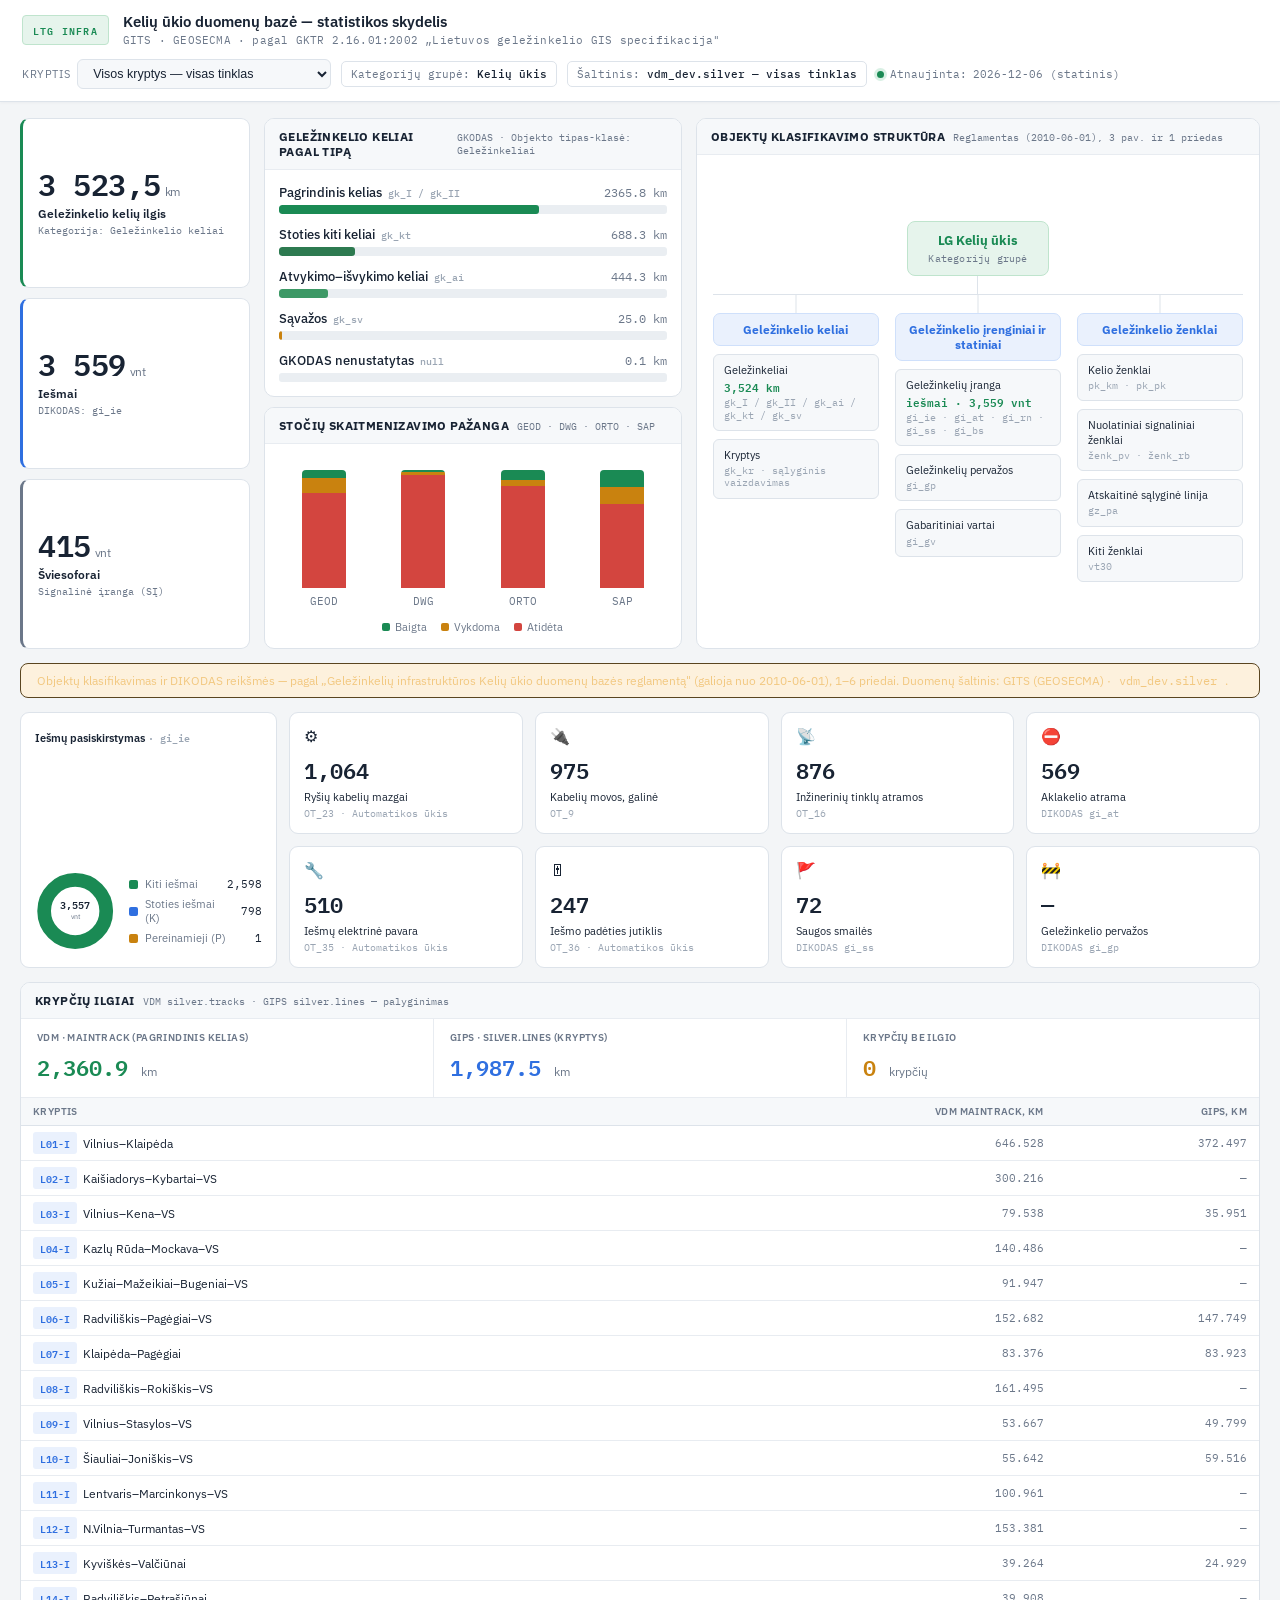
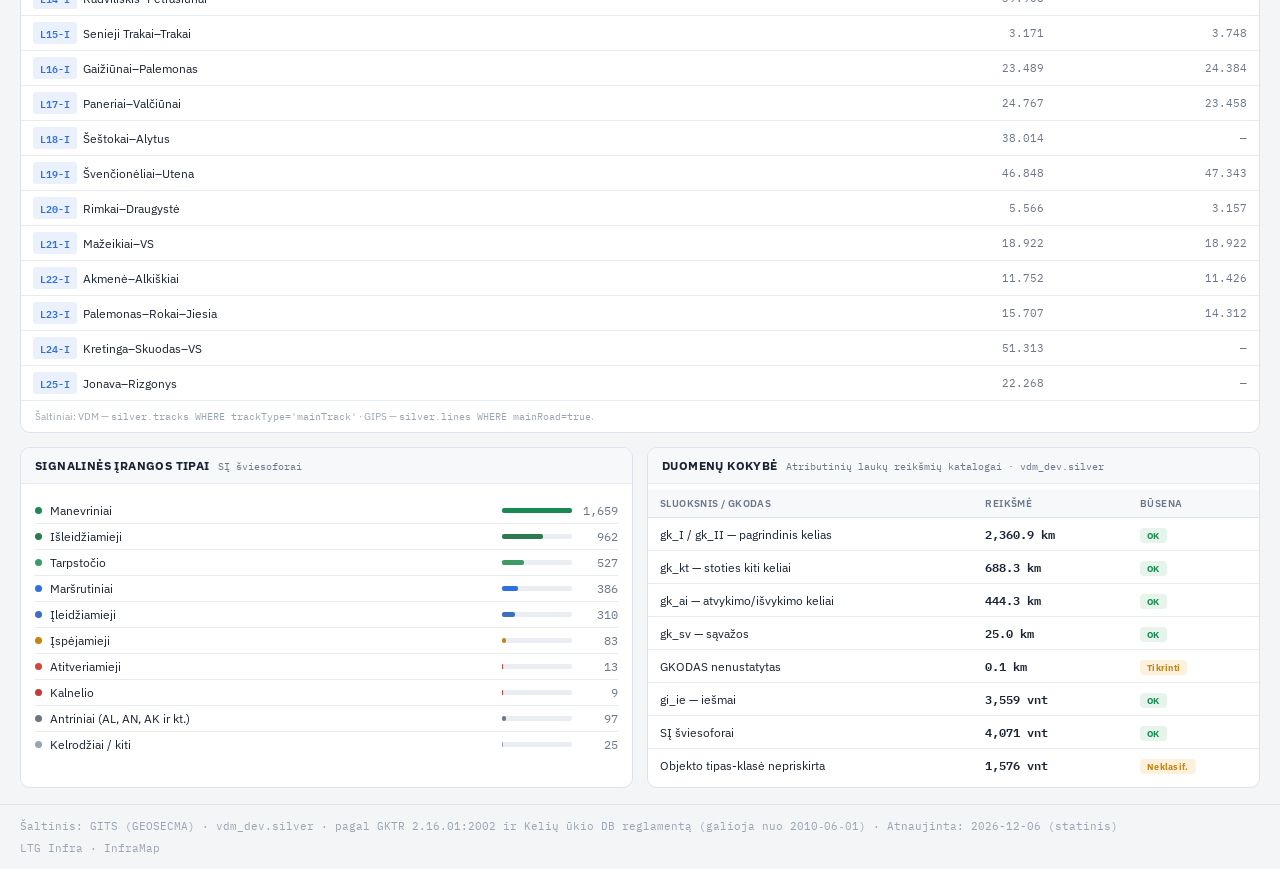
==== commit ad6465b3: "Add files via upload" ====
--- a/index.html
+++ b/index.html
@@ -222,12 +222,12 @@
     <!-- KPI COLUMN -->
     <div class="col-kpi">
       <div class="kpi-card">
-        <div class="kpi-val" id="kpi-km">3,523<span class="unit">km</span></div>
+        <div class="kpi-val" id="kpi-km">3,524<span class="unit">km</span></div>
         <div class="kpi-lbl">Geležinkelio kelių ilgis</div>
         <div class="kpi-code">Kategorija: Geležinkelio keliai</div>
       </div>
       <div class="kpi-card blue">
-        <div class="kpi-val" id="kpi-sw">3,557<span class="unit">vnt</span></div>
+        <div class="kpi-val" id="kpi-sw">3,559<span class="unit">vnt</span></div>
         <div class="kpi-lbl">Iešmai</div>
         <div class="kpi-code">DIKODAS: gi_ie</div>
       </div>
@@ -308,12 +308,12 @@
         <div class="tax-cols">
           <div class="tax-col">
             <div class="tax-node cat">Geležinkelio keliai</div>
-            <div class="tax-leaf">Geležinkeliai<b>3,523 km</b><span>gk_I / gk_II / gk_ai / gk_kt / gk_sv</span></div>
+            <div class="tax-leaf">Geležinkeliai<b>3,524 km</b><span>gk_I / gk_II / gk_ai / gk_kt / gk_sv</span></div>
             <div class="tax-leaf">Kryptys<span>gk_kr · sąlyginis vaizdavimas</span></div>
           </div>
           <div class="tax-col">
             <div class="tax-node cat">Geležinkelio įrenginiai ir statiniai</div>
-            <div class="tax-leaf">Geležinkelių įranga<b>iešmai · 3,557 vnt</b><span>gi_ie · gi_at · gi_rn · gi_ss · gi_bs</span></div>
+            <div class="tax-leaf">Geležinkelių įranga<b>iešmai · 3,559 vnt</b><span>gi_ie · gi_at · gi_rn · gi_ss · gi_bs</span></div>
             <div class="tax-leaf">Geležinkelių pervažos<span>gi_gp</span></div>
             <div class="tax-leaf">Gabaritiniai vartai<span>gi_gv</span></div>
           </div>
@@ -457,11 +457,11 @@
           <thead><tr><th>Sluoksnis / GKODAS</th><th>Reikšmė</th><th>Būsena</th></tr></thead>
           <tbody>
             <tr><td>gk_I / gk_II — pagrindinis kelias</td><td class="dq-ok">2,360.9 km</td><td><span class="dq-label ok">OK</span></td></tr>
-            <tr><td>gk_kt — stoties kiti keliai</td><td class="dq-ok">687.4 km</td><td><span class="dq-label ok">OK</span></td></tr>
+            <tr><td>gk_kt — stoties kiti keliai</td><td class="dq-ok">688.3 km</td><td><span class="dq-label ok">OK</span></td></tr>
             <tr><td>gk_ai — atvykimo/išvykimo keliai</td><td class="dq-ok">444.3 km</td><td><span class="dq-label ok">OK</span></td></tr>
-            <tr><td>gk_sv — sąvažos</td><td class="dq-ok">24.6 km</td><td><span class="dq-label ok">OK</span></td></tr>
+            <tr><td>gk_sv — sąvažos</td><td class="dq-ok">25.0 km</td><td><span class="dq-label ok">OK</span></td></tr>
             <tr><td>GKODAS nenustatytas</td><td class="dq-warn">0.1 km</td><td><span class="dq-label warn">Tikrinti</span></td></tr>
-            <tr><td>gi_ie — iešmai</td><td class="dq-ok">3,557 vnt</td><td><span class="dq-label ok">OK</span></td></tr>
+            <tr><td>gi_ie — iešmai</td><td class="dq-ok">3,559 vnt</td><td><span class="dq-label ok">OK</span></td></tr>
             <tr><td>SĮ šviesoforai</td><td class="dq-ok">4,071 vnt</td><td><span class="dq-label ok">OK</span></td></tr>
             <tr><td>Objekto tipas-klasė nepriskirta</td><td class="dq-warn">1,576 vnt</td><td><span class="dq-label warn">Neklasif.</span></td></tr>
           </tbody>
@@ -479,7 +479,7 @@
 
 <script>
 const LINE_DATA = {
-  ALL:{main:2366.0,siding:687.4,secondary:444.3,connecting:24.6,unknown:0.1,total:3522.8},
+  ALL:{main:2365.8,siding:688.3,secondary:444.3,connecting:25.0,unknown:0.1,total:3523.5},
   L01:{main:646.5,siding:260.0,secondary:166.7,connecting:11.5,unknown:28.9,total:1113.6},
   L02:{main:300.2,siding:85.0,secondary:38.6,connecting:2.0,unknown:8.4,total:434.2},
   L03:{main:79.5,siding:18.1,secondary:27.1,connecting:1.1,unknown:0,total:125.8},
@@ -510,7 +510,7 @@
 const LINE_NAMES = {ALL:'Visos kryptys',L01:'Vilnius–Klaipėda',L02:'Kaišiadorys–Kybartai–V.S.',L03:'Vilnius–Kena–V.S.',L04:'Kazlų Rūda–Mockava–V.S.',L05:'Kužiai–Mažeikiai–Bugeniai–V.S.',L06:'Radviliškis–Pagėgiai–V.S.',L07:'Klaipėda–Pagėgiai',L08:'Radviliškis–Rokiškis–V.S.',L09:'Vilnius–Stasylos–V.S.',L10:'Šiauliai–Joniškis–V.S.',L11:'Lentvaris–Marcinkonys–V.S.',L12:'Naujoji Vilnia–Turmantas–V.S.',L13:'Kyviškės–Valčiūnai',L14:'Radviliškis–Petrašiūnai',L15:'Senieji Trakai–Trakai',L16:'Gaižiūnai–Palemonas',L17:'Paneriai–Valčiūnai',L18:'Šeštokai–Alytus',L19:'Švenčionėliai–Utena',L20:'Rimkai–Draugystė',L21:'Mažeikiai–V.S.',L22:'Akmenė–Alkiškiai',L23:'Palemonas–Rokai–Jiesia',L24:'Kretinga–Skuodas–V.S.',L25:'Jonava–Rizgonys'};
 
 const OBJ_BY_LINE = {
-  ALL:{Switch:3557,Signal:415},
+  ALL:{Switch:3559,Signal:415},
   L01:{Switch:1436,Signal:135}, L02:{Switch:404,Signal:43}, L03:{Switch:171,Signal:18},
   L04:{Switch:88,Signal:11}, L05:{Switch:158,Signal:17}, L06:{Switch:76,Signal:14},
   L07:{Switch:79,Signal:12}, L08:{Switch:144,Signal:15}, L09:{Switch:77,Signal:14},
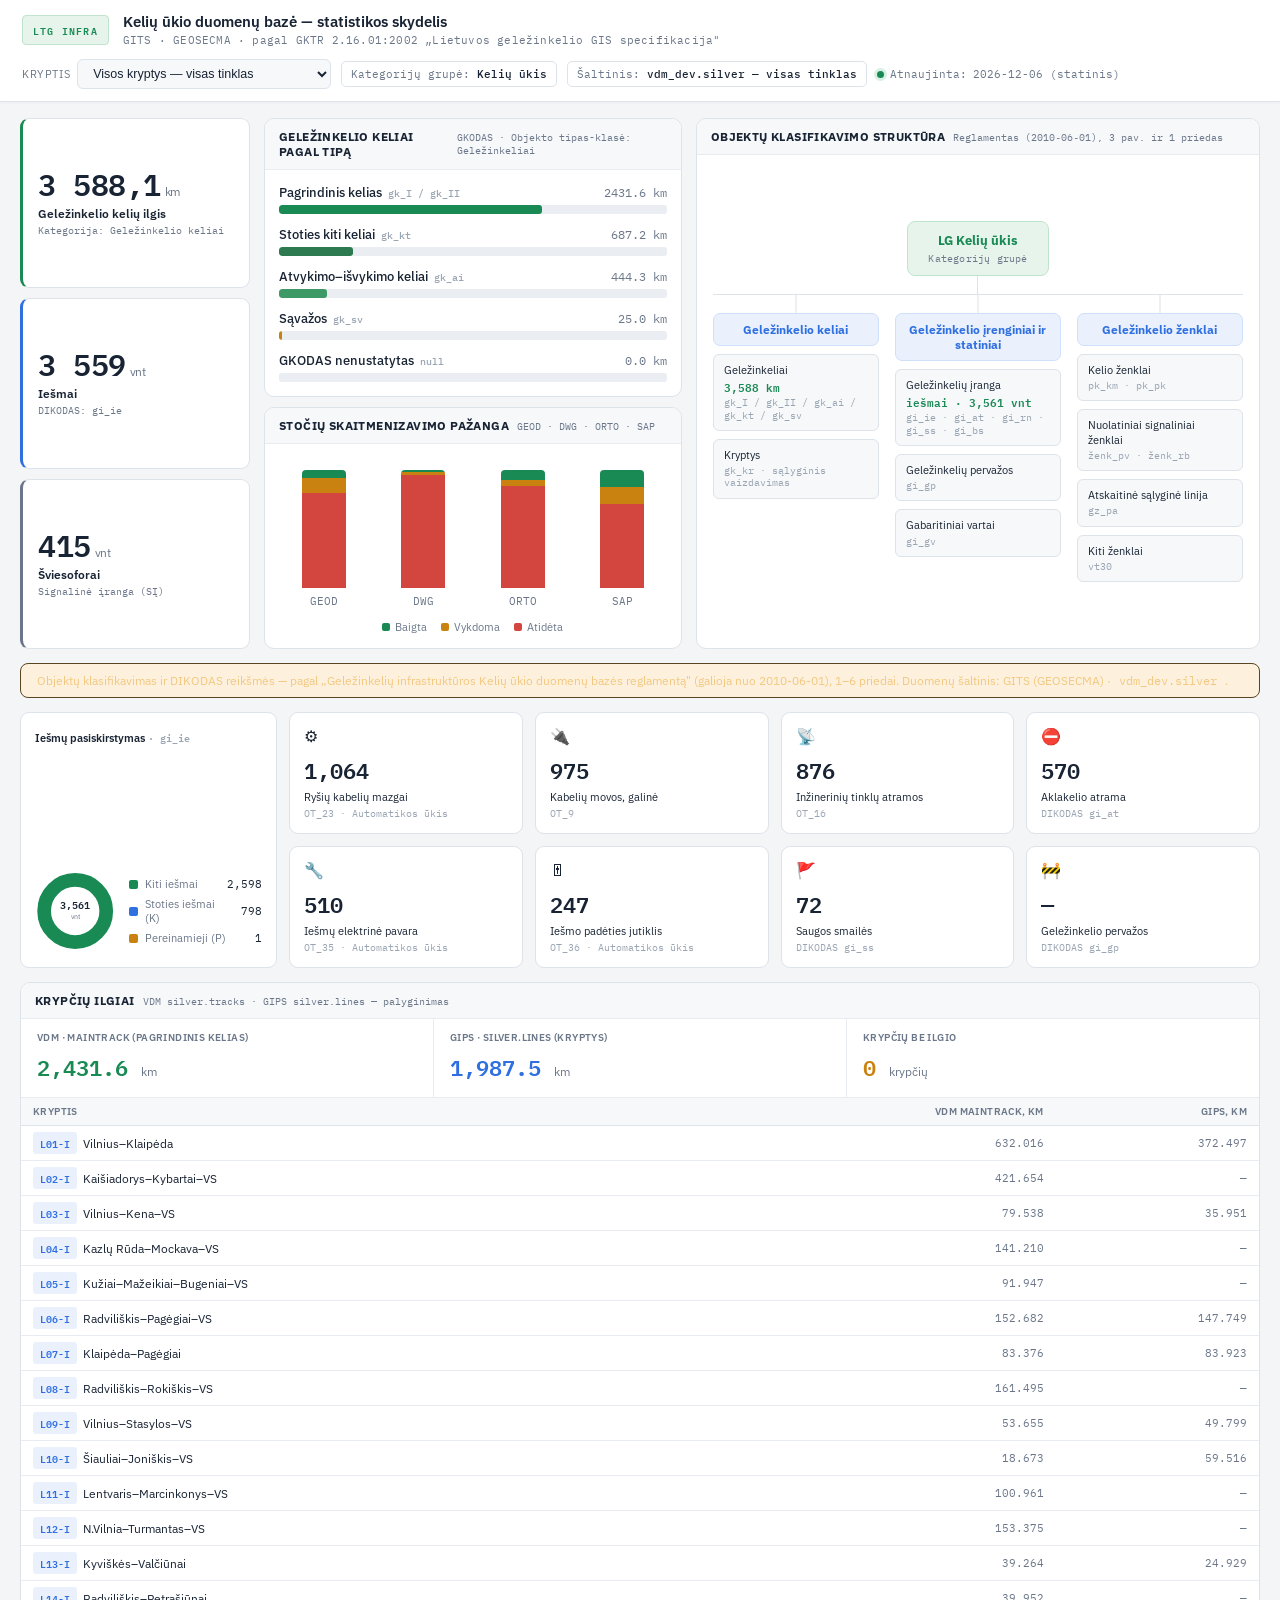
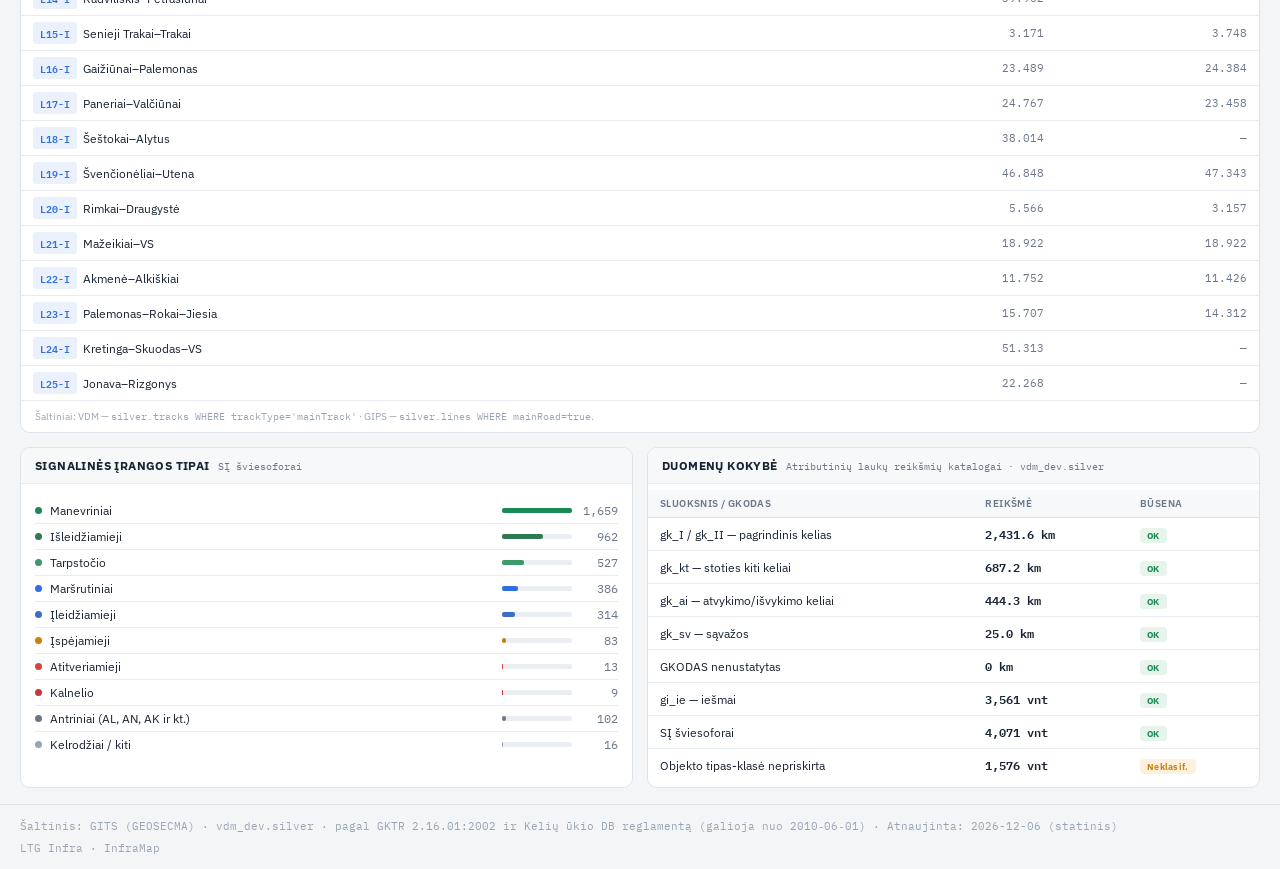
==== commit d68a31c4: "Add files via upload" ====
--- a/index.html
+++ b/index.html
@@ -222,12 +222,12 @@
     <!-- KPI COLUMN -->
     <div class="col-kpi">
       <div class="kpi-card">
-        <div class="kpi-val" id="kpi-km">3,524<span class="unit">km</span></div>
+        <div class="kpi-val" id="kpi-km">3,588<span class="unit">km</span></div>
         <div class="kpi-lbl">Geležinkelio kelių ilgis</div>
         <div class="kpi-code">Kategorija: Geležinkelio keliai</div>
       </div>
       <div class="kpi-card blue">
-        <div class="kpi-val" id="kpi-sw">3,559<span class="unit">vnt</span></div>
+        <div class="kpi-val" id="kpi-sw">3,561<span class="unit">vnt</span></div>
         <div class="kpi-lbl">Iešmai</div>
         <div class="kpi-code">DIKODAS: gi_ie</div>
       </div>
@@ -308,12 +308,12 @@
         <div class="tax-cols">
           <div class="tax-col">
             <div class="tax-node cat">Geležinkelio keliai</div>
-            <div class="tax-leaf">Geležinkeliai<b>3,524 km</b><span>gk_I / gk_II / gk_ai / gk_kt / gk_sv</span></div>
+            <div class="tax-leaf">Geležinkeliai<b>3,588 km</b><span>gk_I / gk_II / gk_ai / gk_kt / gk_sv</span></div>
             <div class="tax-leaf">Kryptys<span>gk_kr · sąlyginis vaizdavimas</span></div>
           </div>
           <div class="tax-col">
             <div class="tax-node cat">Geležinkelio įrenginiai ir statiniai</div>
-            <div class="tax-leaf">Geležinkelių įranga<b>iešmai · 3,559 vnt</b><span>gi_ie · gi_at · gi_rn · gi_ss · gi_bs</span></div>
+            <div class="tax-leaf">Geležinkelių įranga<b>iešmai · 3,561 vnt</b><span>gi_ie · gi_at · gi_rn · gi_ss · gi_bs</span></div>
             <div class="tax-leaf">Geležinkelių pervažos<span>gi_gp</span></div>
             <div class="tax-leaf">Gabaritiniai vartai<span>gi_gv</span></div>
           </div>
@@ -347,7 +347,7 @@
             stroke-dasharray="80 333" stroke-dashoffset="-261" transform="rotate(-90 44 44)"/>
           <circle cx="44" cy="44" r="34" fill="none" stroke="var(--amber)" stroke-width="15"
             stroke-dasharray="1 412" stroke-dashoffset="-341" transform="rotate(-90 44 44)"/>
-          <text x="44" y="42" text-anchor="middle" font-size="11" font-weight="600" fill="var(--text)" font-family="IBM Plex Mono">3,557</text>
+          <text x="44" y="42" text-anchor="middle" font-size="11" font-weight="600" fill="var(--text)" font-family="IBM Plex Mono">3,561</text>
           <text x="44" y="53" text-anchor="middle" font-size="8" fill="var(--muted)" font-family="IBM Plex Sans">vnt</text>
         </svg>
         <div class="donut-legend">
@@ -372,7 +372,7 @@
     </div>
     <div class="tile">
       <div class="tile-icon">⛔</div>
-      <div><div class="tile-val">569</div><div class="tile-lbl">Aklakelio atrama</div><div class="tile-code">DIKODAS gi_at</div></div>
+      <div><div class="tile-val">570</div><div class="tile-lbl">Aklakelio atrama</div><div class="tile-code">DIKODAS gi_at</div></div>
     </div>
 
     <div class="tile">
@@ -403,7 +403,7 @@
       <div style="display:flex;border-bottom:1px solid var(--border-soft)">
         <div style="flex:1;padding:12px 16px;border-right:1px solid var(--border-soft)">
           <div style="font-size:10px;font-weight:600;color:var(--muted);text-transform:uppercase;letter-spacing:.4px;margin-bottom:5px">VDM · mainTrack (pagrindinis kelias)</div>
-          <div class="mono" style="font-size:22px;font-weight:600;color:var(--green)">2,360.9 <span style="font-size:12px;color:var(--muted);font-family:'IBM Plex Sans',sans-serif;font-weight:400">km</span></div>
+          <div class="mono" style="font-size:22px;font-weight:600;color:var(--green)">2,431.6 <span style="font-size:12px;color:var(--muted);font-family:'IBM Plex Sans',sans-serif;font-weight:400">km</span></div>
         </div>
         <div style="flex:1;padding:12px 16px;border-right:1px solid var(--border-soft)">
           <div style="font-size:10px;font-weight:600;color:var(--muted);text-transform:uppercase;letter-spacing:.4px;margin-bottom:5px">GIPS · silver.lines (kryptys)</div>
@@ -438,12 +438,12 @@
         <div class="sub-row"><div class="sub-dot" style="background:#2d7a50"></div><span class="sub-name">Išleidžiamieji</span><div class="sub-bar-bg"><div class="sub-bar" style="width:58%;background:#2d7a50"></div></div><span class="sub-count">962</span></div>
         <div class="sub-row"><div class="sub-dot" style="background:#3d9966"></div><span class="sub-name">Tarpstočio</span><div class="sub-bar-bg"><div class="sub-bar" style="width:32%;background:#3d9966"></div></div><span class="sub-count">527</span></div>
         <div class="sub-row"><div class="sub-dot" style="background:var(--blue)"></div><span class="sub-name">Maršrutiniai</span><div class="sub-bar-bg"><div class="sub-bar" style="width:23%;background:var(--blue)"></div></div><span class="sub-count">386</span></div>
-        <div class="sub-row"><div class="sub-dot" style="background:#3b6fc4"></div><span class="sub-name">Įleidžiamieji</span><div class="sub-bar-bg"><div class="sub-bar" style="width:19%;background:#3b6fc4"></div></div><span class="sub-count">310</span></div>
+        <div class="sub-row"><div class="sub-dot" style="background:#3b6fc4"></div><span class="sub-name">Įleidžiamieji</span><div class="sub-bar-bg"><div class="sub-bar" style="width:19%;background:#3b6fc4"></div></div><span class="sub-count">314</span></div>
         <div class="sub-row"><div class="sub-dot" style="background:var(--amber)"></div><span class="sub-name">Įspėjamieji</span><div class="sub-bar-bg"><div class="sub-bar" style="width:5%;background:var(--amber)"></div></div><span class="sub-count">83</span></div>
         <div class="sub-row"><div class="sub-dot" style="background:var(--red)"></div><span class="sub-name">Atitveriamieji</span><div class="sub-bar-bg"><div class="sub-bar" style="width:1%;background:var(--red)"></div></div><span class="sub-count">13</span></div>
         <div class="sub-row"><div class="sub-dot" style="background:#c23b36"></div><span class="sub-name">Kalnelio</span><div class="sub-bar-bg"><div class="sub-bar" style="width:1%;background:#c23b36"></div></div><span class="sub-count">9</span></div>
-        <div class="sub-row"><div class="sub-dot" style="background:var(--muted)"></div><span class="sub-name">Antriniai (AL, AN, AK ir kt.)</span><div class="sub-bar-bg"><div class="sub-bar" style="width:6%;background:var(--muted)"></div></div><span class="sub-count">97</span></div>
-        <div class="sub-row"><div class="sub-dot" style="background:var(--dim)"></div><span class="sub-name">Kelrodžiai / kiti</span><div class="sub-bar-bg"><div class="sub-bar" style="width:2%;background:var(--dim)"></div></div><span class="sub-count">25</span></div>
+        <div class="sub-row"><div class="sub-dot" style="background:var(--muted)"></div><span class="sub-name">Antriniai (AL, AN, AK ir kt.)</span><div class="sub-bar-bg"><div class="sub-bar" style="width:6%;background:var(--muted)"></div></div><span class="sub-count">102</span></div>
+        <div class="sub-row"><div class="sub-dot" style="background:var(--dim)"></div><span class="sub-name">Kelrodžiai / kiti</span><div class="sub-bar-bg"><div class="sub-bar" style="width:1%;background:var(--dim)"></div></div><span class="sub-count">16</span></div>
       </div>
     </div>
 
@@ -456,12 +456,12 @@
         <table class="dq-table">
           <thead><tr><th>Sluoksnis / GKODAS</th><th>Reikšmė</th><th>Būsena</th></tr></thead>
           <tbody>
-            <tr><td>gk_I / gk_II — pagrindinis kelias</td><td class="dq-ok">2,360.9 km</td><td><span class="dq-label ok">OK</span></td></tr>
-            <tr><td>gk_kt — stoties kiti keliai</td><td class="dq-ok">688.3 km</td><td><span class="dq-label ok">OK</span></td></tr>
+            <tr><td>gk_I / gk_II — pagrindinis kelias</td><td class="dq-ok">2,431.6 km</td><td><span class="dq-label ok">OK</span></td></tr>
+            <tr><td>gk_kt — stoties kiti keliai</td><td class="dq-ok">687.2 km</td><td><span class="dq-label ok">OK</span></td></tr>
             <tr><td>gk_ai — atvykimo/išvykimo keliai</td><td class="dq-ok">444.3 km</td><td><span class="dq-label ok">OK</span></td></tr>
             <tr><td>gk_sv — sąvažos</td><td class="dq-ok">25.0 km</td><td><span class="dq-label ok">OK</span></td></tr>
-            <tr><td>GKODAS nenustatytas</td><td class="dq-warn">0.1 km</td><td><span class="dq-label warn">Tikrinti</span></td></tr>
-            <tr><td>gi_ie — iešmai</td><td class="dq-ok">3,559 vnt</td><td><span class="dq-label ok">OK</span></td></tr>
+            <tr><td>GKODAS nenustatytas</td><td class="dq-ok">0 km</td><td><span class="dq-label ok">OK</span></td></tr>
+            <tr><td>gi_ie — iešmai</td><td class="dq-ok">3,561 vnt</td><td><span class="dq-label ok">OK</span></td></tr>
             <tr><td>SĮ šviesoforai</td><td class="dq-ok">4,071 vnt</td><td><span class="dq-label ok">OK</span></td></tr>
             <tr><td>Objekto tipas-klasė nepriskirta</td><td class="dq-warn">1,576 vnt</td><td><span class="dq-label warn">Neklasif.</span></td></tr>
           </tbody>
@@ -479,32 +479,32 @@
 
 <script>
 const LINE_DATA = {
-  ALL:{main:2365.8,siding:688.3,secondary:444.3,connecting:25.0,unknown:0.1,total:3523.5},
-  L01:{main:646.5,siding:260.0,secondary:166.7,connecting:11.5,unknown:28.9,total:1113.6},
-  L02:{main:300.2,siding:85.0,secondary:38.6,connecting:2.0,unknown:8.4,total:434.2},
+  ALL:{main:2431.6,siding:687.2,secondary:444.3,connecting:25.0,unknown:0,total:3588.1},
+  L01:{main:632.0,siding:286.3,secondary:166.7,connecting:11.8,unknown:0,total:1096.8},
+  L02:{main:421.7,siding:90.2,secondary:38.6,connecting:2.0,unknown:0,total:552.4},
   L03:{main:79.5,siding:18.1,secondary:27.1,connecting:1.1,unknown:0,total:125.8},
-  L04:{main:140.5,siding:15.9,secondary:14.6,connecting:0.3,unknown:1.3,total:172.6},
-  L05:{main:91.9,siding:25.2,secondary:29.1,connecting:1.5,unknown:6.2,total:153.9},
+  L04:{main:141.2,siding:15.8,secondary:14.6,connecting:0.3,unknown:0,total:171.9},
+  L05:{main:91.9,siding:32.4,secondary:29.1,connecting:1.5,unknown:0,total:154.9},
   L06:{main:152.7,siding:11.5,secondary:18.2,connecting:0.3,unknown:0,total:182.7},
-  L07:{main:83.4,siding:19.0,secondary:11.9,connecting:0.7,unknown:0,total:115.0},
+  L07:{main:83.4,siding:19.0,secondary:11.9,connecting:0.7,unknown:0,total:115.1},
   L08:{main:161.5,siding:39.0,secondary:17.4,connecting:0.6,unknown:0,total:218.5},
   L09:{main:53.7,siding:10.8,secondary:10.1,connecting:0.2,unknown:0,total:74.8},
-  L10:{main:55.6,siding:10.4,secondary:9.8,connecting:0.1,unknown:0,total:75.9},
-  L11:{main:101.0,siding:13.7,secondary:15.8,connecting:0.3,unknown:0.2,total:131.0},
+  L10:{main:18.7,siding:10.4,secondary:9.8,connecting:0.1,unknown:0,total:39.0},
+  L11:{main:101.0,siding:13.8,secondary:15.8,connecting:0.3,unknown:0,total:130.9},
   L12:{main:153.4,siding:29.8,secondary:16.9,connecting:1.0,unknown:0,total:201.1},
   L13:{main:39.3,siding:0,secondary:0,connecting:0,unknown:0,total:39.3},
-  L14:{main:39.9,siding:3.0,secondary:8.4,connecting:0.4,unknown:0,total:51.7},
+  L14:{main:40.0,siding:3.0,secondary:8.4,connecting:0.4,unknown:0,total:51.8},
   L15:{main:3.2,siding:0,secondary:0,connecting:0,unknown:0,total:3.2},
   L16:{main:23.5,siding:0.9,secondary:2.0,connecting:0.2,unknown:0,total:26.6},
-  L17:{main:24.8,siding:35.9,secondary:20.2,connecting:2.8,unknown:3.5,total:87.2},
-  L18:{main:38.0,siding:9.3,secondary:0,connecting:0.1,unknown:0,total:47.4},
-  L19:{main:46.8,siding:17.7,secondary:0,connecting:0.1,unknown:0,total:64.6},
-  L20:{main:5.6,siding:28.0,secondary:33.7,connecting:1.2,unknown:0,total:68.5},
+  L17:{main:24.8,siding:39.3,secondary:20.2,connecting:2.9,unknown:0,total:87.2},
+  L18:{main:38.0,siding:9.3,secondary:0,connecting:0.1,unknown:0,total:47.5},
+  L19:{main:46.8,siding:17.8,secondary:0,connecting:0.1,unknown:0,total:64.7},
+  L20:{main:5.6,siding:27.2,secondary:33.7,connecting:1.2,unknown:0,total:67.7},
   L21:{main:18.9,siding:0,secondary:0,connecting:0,unknown:0,total:18.9},
-  L22:{main:11.8,siding:6.7,secondary:0,connecting:0,unknown:0,total:18.5},
+  L22:{main:11.8,siding:6.7,secondary:0,connecting:0,unknown:0,total:18.4},
   L23:{main:15.7,siding:0,secondary:1.2,connecting:0,unknown:0,total:16.9},
   L24:{main:51.3,siding:3.2,secondary:1.8,connecting:0,unknown:0,total:56.3},
-  L25:{main:22.3,siding:2.8,secondary:0.9,connecting:0,unknown:0,total:26.0}
+  L25:{main:22.3,siding:2.8,secondary:0.9,connecting:0,unknown:0,total:25.9}
 };
 
 const LINE_NAMES = {ALL:'Visos kryptys',L01:'Vilnius–Klaipėda',L02:'Kaišiadorys–Kybartai–V.S.',L03:'Vilnius–Kena–V.S.',L04:'Kazlų Rūda–Mockava–V.S.',L05:'Kužiai–Mažeikiai–Bugeniai–V.S.',L06:'Radviliškis–Pagėgiai–V.S.',L07:'Klaipėda–Pagėgiai',L08:'Radviliškis–Rokiškis–V.S.',L09:'Vilnius–Stasylos–V.S.',L10:'Šiauliai–Joniškis–V.S.',L11:'Lentvaris–Marcinkonys–V.S.',L12:'Naujoji Vilnia–Turmantas–V.S.',L13:'Kyviškės–Valčiūnai',L14:'Radviliškis–Petrašiūnai',L15:'Senieji Trakai–Trakai',L16:'Gaižiūnai–Palemonas',L17:'Paneriai–Valčiūnai',L18:'Šeštokai–Alytus',L19:'Švenčionėliai–Utena',L20:'Rimkai–Draugystė',L21:'Mažeikiai–V.S.',L22:'Akmenė–Alkiškiai',L23:'Palemonas–Rokai–Jiesia',L24:'Kretinga–Skuodas–V.S.',L25:'Jonava–Rizgonys'};
@@ -554,20 +554,20 @@
 function fmt(n){return n.toLocaleString('lt-LT',{minimumFractionDigits:0,maximumFractionDigits:1});}
 
 const LINES_GIPS_DETAIL = [
-  {code:'L01-I',  name:'Vilnius–Klaipėda',               vdm:646.528, gips:372.497},
-  {code:'L02-I',  name:'Kaišiadorys–Kybartai–VS',        vdm:300.216, gips:null},
+  {code:'L01-I',  name:'Vilnius–Klaipėda',               vdm:632.016, gips:372.497},
+  {code:'L02-I',  name:'Kaišiadorys–Kybartai–VS',        vdm:421.654, gips:null},
   {code:'L03-I',  name:'Vilnius–Kena–VS',                vdm:79.538,  gips:35.951},
-  {code:'L04-I',  name:'Kazlų Rūda–Mockava–VS',          vdm:140.486, gips:null},
+  {code:'L04-I',  name:'Kazlų Rūda–Mockava–VS',          vdm:141.210, gips:null},
   {code:'L05-I',  name:'Kužiai–Mažeikiai–Bugeniai–VS',   vdm:91.947,  gips:null},
   {code:'L06-I',  name:'Radviliškis–Pagėgiai–VS',        vdm:152.682, gips:147.749},
   {code:'L07-I',  name:'Klaipėda–Pagėgiai',              vdm:83.376,  gips:83.923},
   {code:'L08-I',  name:'Radviliškis–Rokiškis–VS',        vdm:161.495, gips:null},
-  {code:'L09-I',  name:'Vilnius–Stasylos–VS',            vdm:53.667,  gips:49.799},
-  {code:'L10-I',  name:'Šiauliai–Joniškis–VS',           vdm:55.642,  gips:59.516},
+  {code:'L09-I',  name:'Vilnius–Stasylos–VS',            vdm:53.655,  gips:49.799},
+  {code:'L10-I',  name:'Šiauliai–Joniškis–VS',           vdm:18.673,  gips:59.516},
   {code:'L11-I',  name:'Lentvaris–Marcinkonys–VS',       vdm:100.961, gips:null},
-  {code:'L12-I',  name:'N.Vilnia–Turmantas–VS',          vdm:153.381, gips:null},
+  {code:'L12-I',  name:'N.Vilnia–Turmantas–VS',          vdm:153.375, gips:null},
   {code:'L13-I',  name:'Kyviškės–Valčiūnai',             vdm:39.264,  gips:24.929},
-  {code:'L14-I',  name:'Radviliškis–Petrašiūnai',        vdm:39.908,  gips:null},
+  {code:'L14-I',  name:'Radviliškis–Petrašiūnai',        vdm:39.952,  gips:null},
   {code:'L15-I',  name:'Senieji Trakai–Trakai',          vdm:3.171,   gips:3.748},
   {code:'L16-I',  name:'Gaižiūnai–Palemonas',            vdm:23.489,  gips:24.384},
   {code:'L17-I',  name:'Paneriai–Valčiūnai',             vdm:24.767,  gips:23.458},
